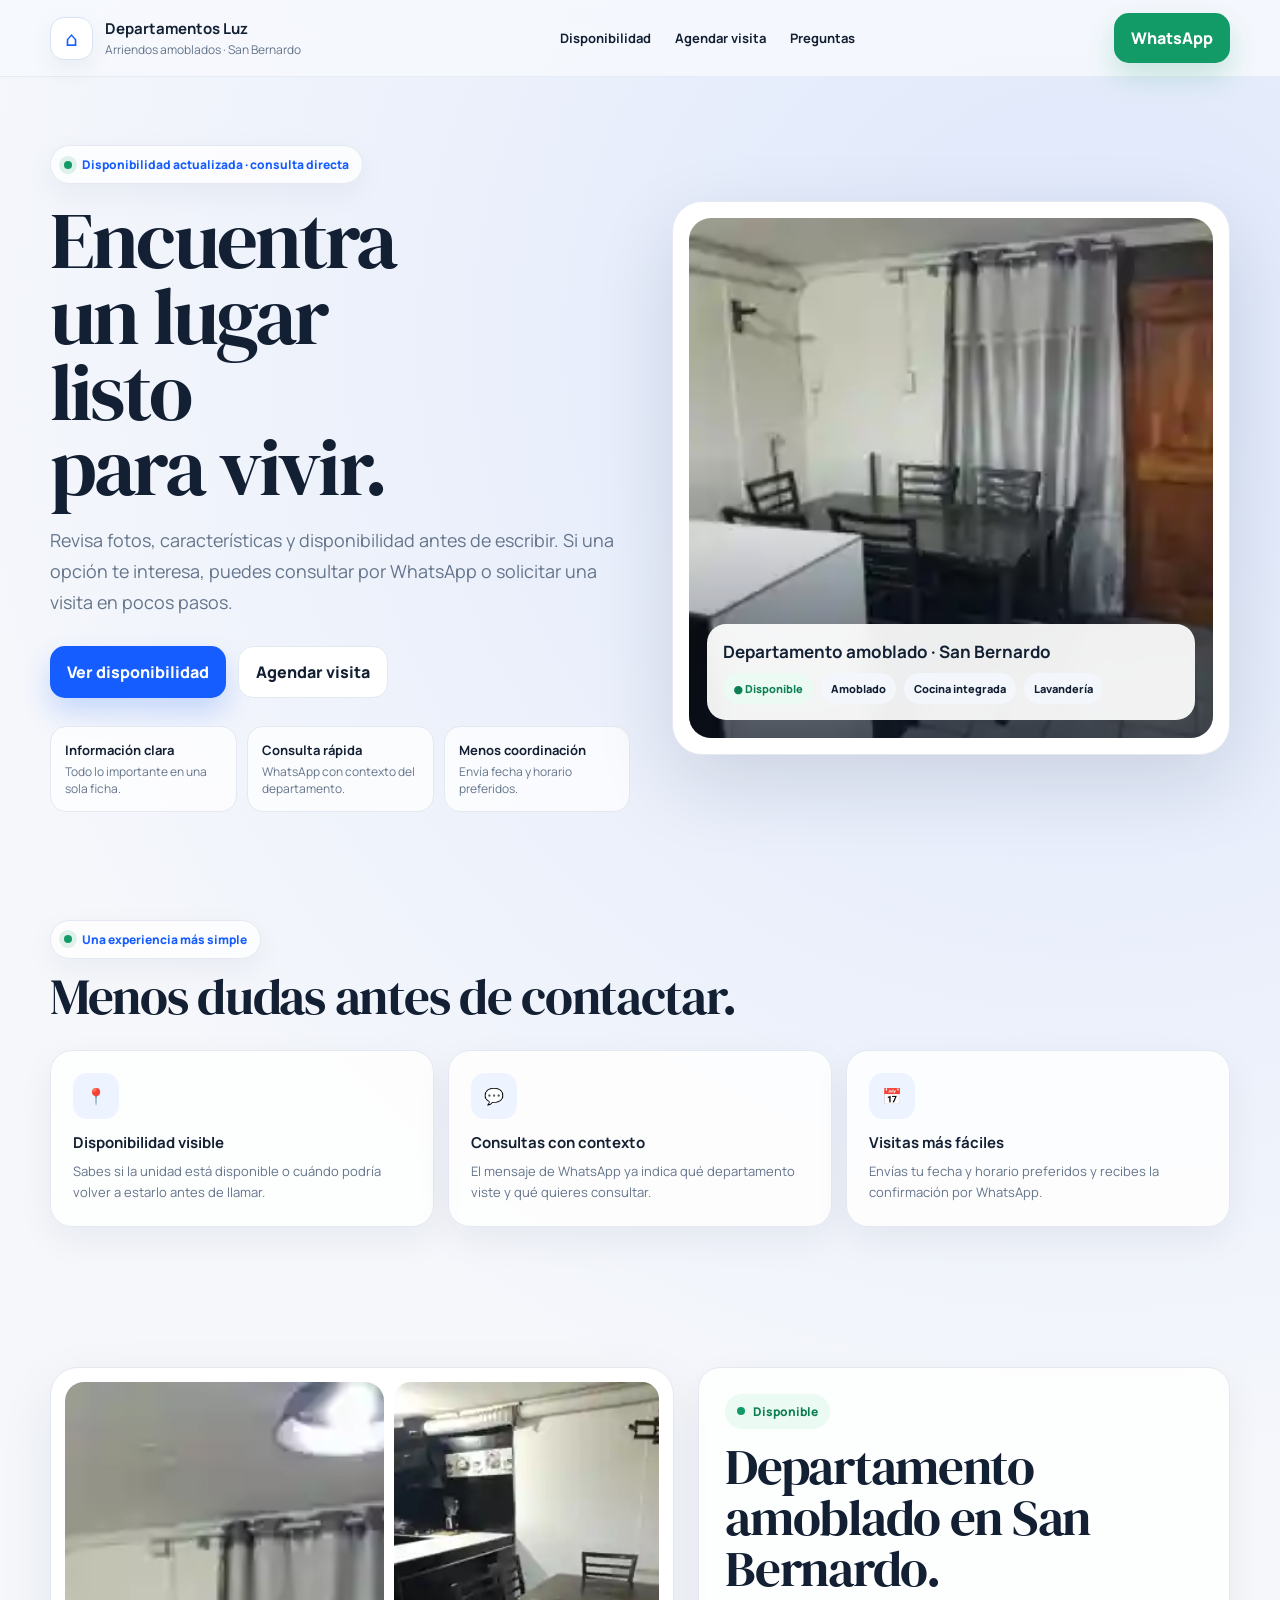
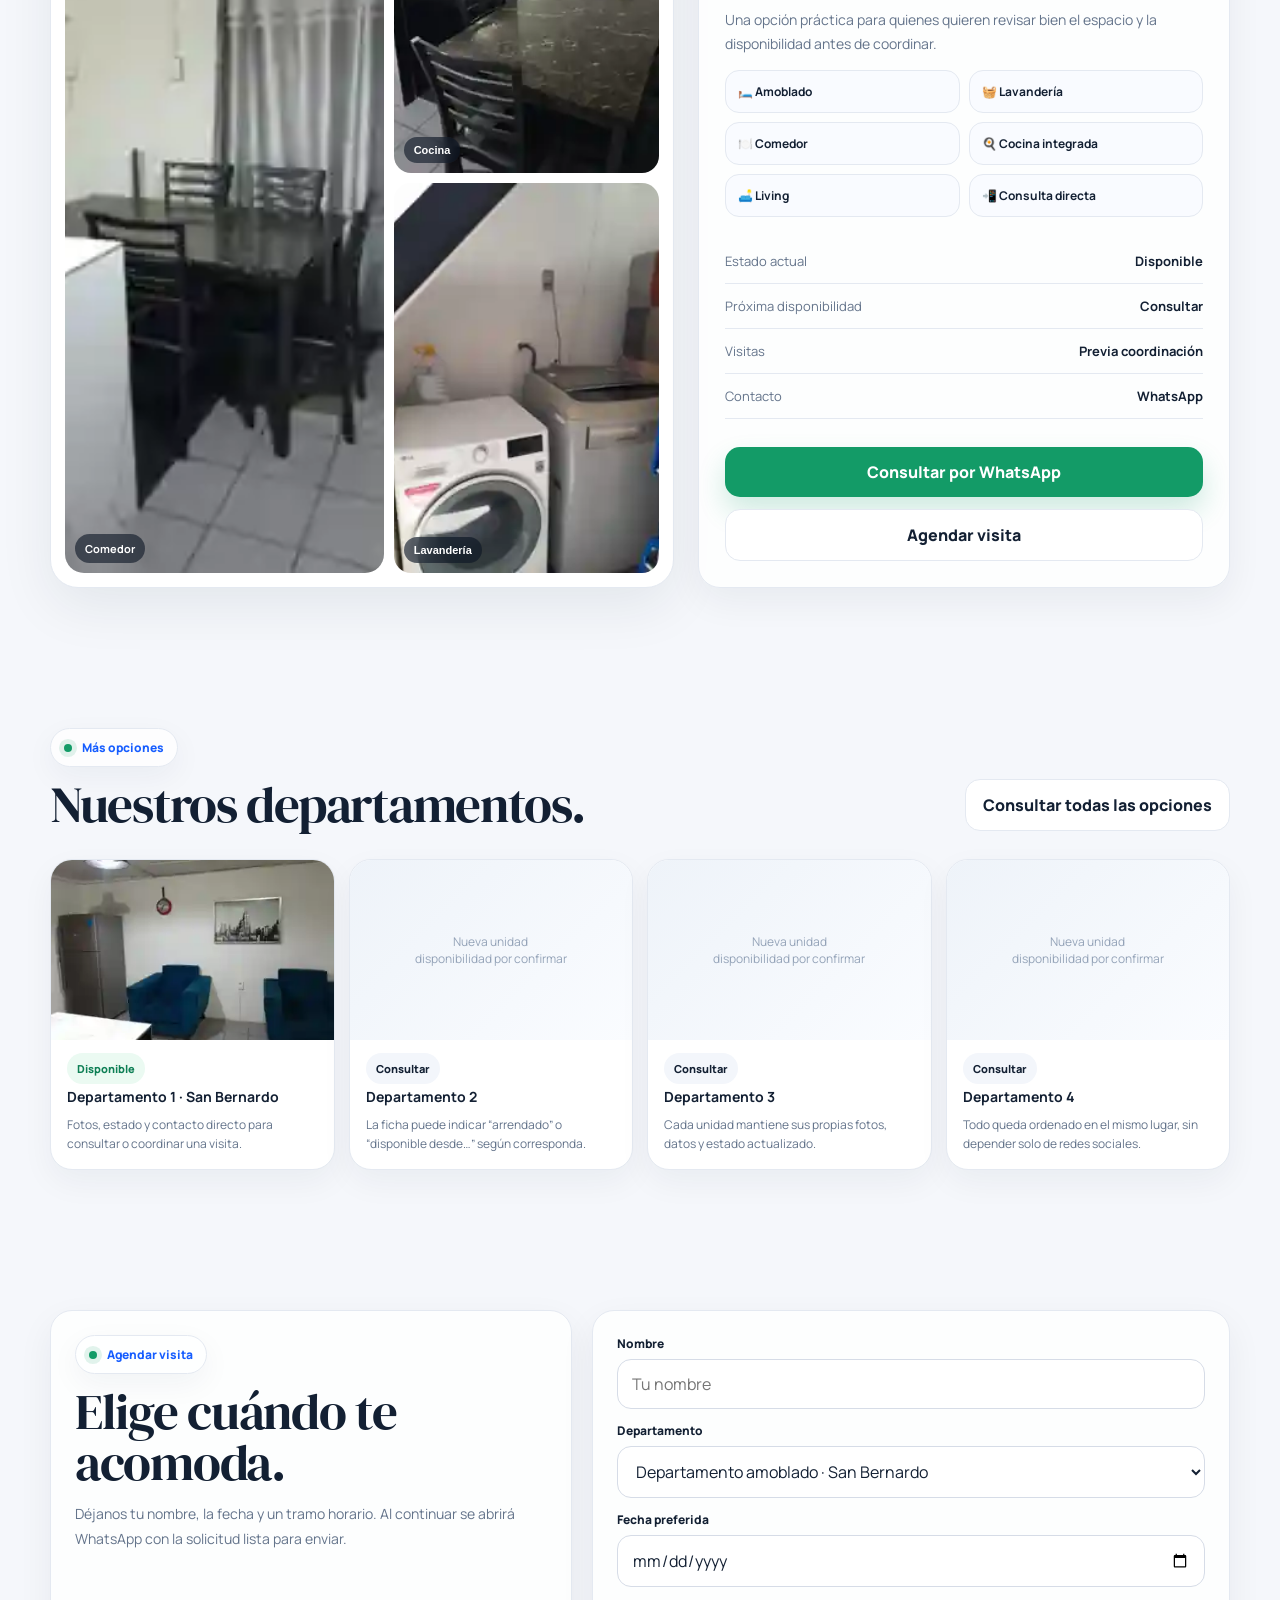
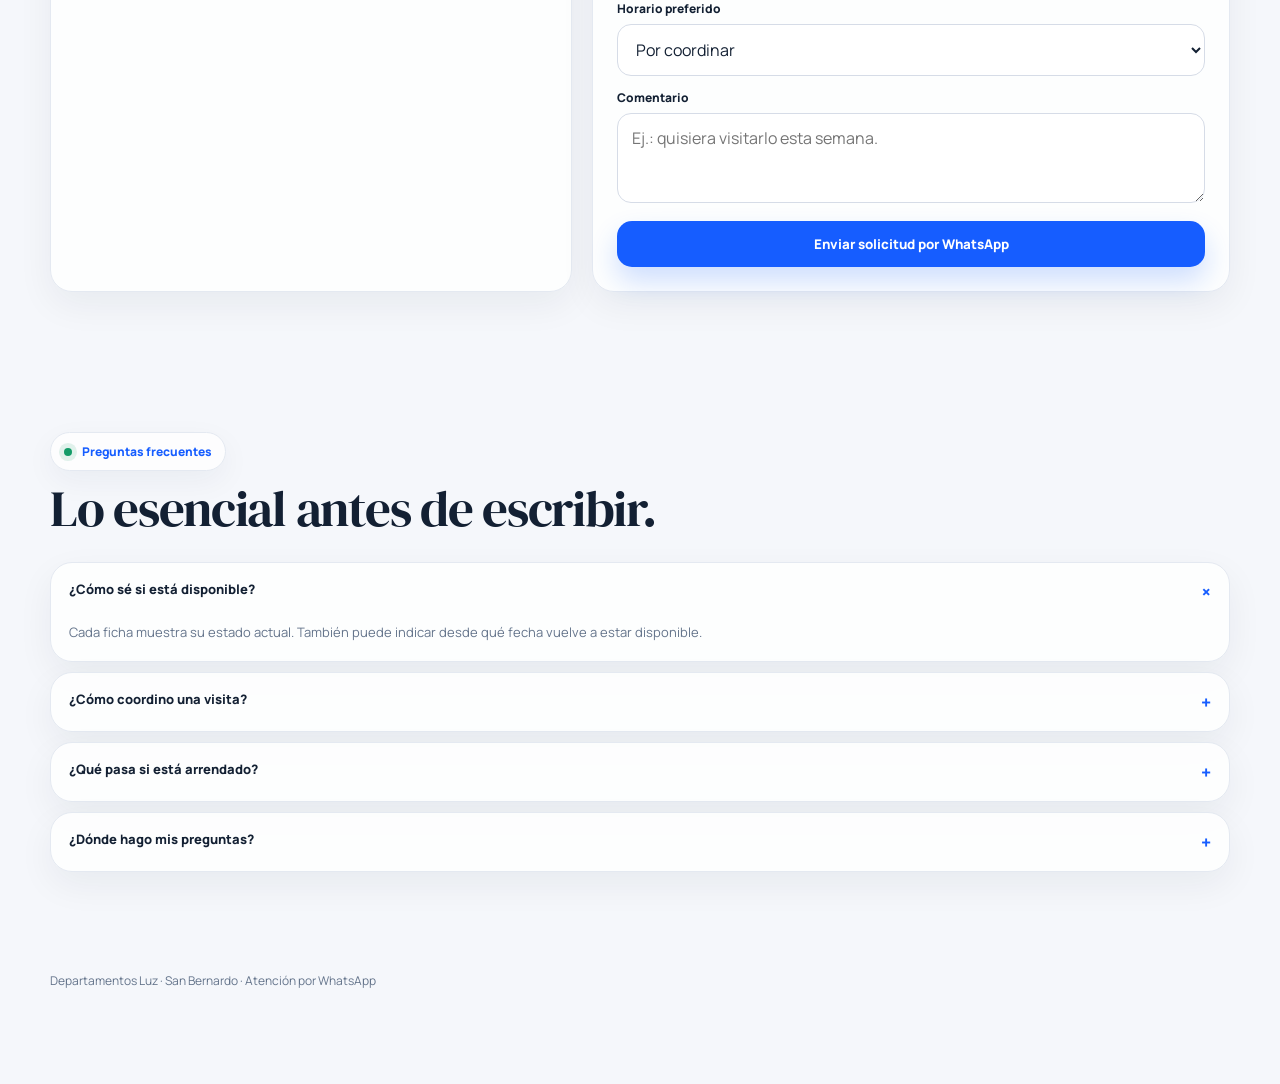
==== index.html @ 98d2eee4 "feat: publish Departamentos Luz MVP" ====
<!doctype html>
<html lang="es">
<head>
<meta charset="utf-8"><meta name="viewport" content="width=device-width,initial-scale=1">
<title>Departamentos Luz · San Bernardo</title>
<meta name="description" content="Departamentos amoblados en San Bernardo. Revisa disponibilidad, fotos y agenda tu visita por WhatsApp.">
<link rel="preconnect" href="https://fonts.googleapis.com">
<link rel="preconnect" href="https://fonts.gstatic.com" crossorigin>
<link href="https://fonts.googleapis.com/css2?family=DM+Serif+Display:ital@0;1&family=Manrope:wght@400;500;600;700;800&display=swap" rel="stylesheet">
<style>
:root{
--bg:#f5f7fb;--surface:#fff;--surface2:#f9fbff;--text:#132033;--muted:#64748b;--line:#e4e9f1;
--blue:#165dff;--blue2:#0d4bd6;--green:#139b67;--green2:#0e7f55;--soft:#eef4ff;--success:#ebfaf2;
--ui:"Manrope",system-ui,sans-serif;--display:"DM Serif Display",Georgia,serif;
--s1:.5rem;--s2:.75rem;--s3:1rem;--s4:1.5rem;--s5:2rem;--s6:3rem;--s7:4.5rem;
--r1:14px;--r2:20px;--r3:28px;--shadow:0 18px 54px rgba(18,32,51,.08);--shadow2:0 28px 80px rgba(18,32,51,.13);
--ease:cubic-bezier(.2,.8,.2,1)
}
*{box-sizing:border-box}html{scroll-behavior:smooth}body{margin:0;background:radial-gradient(circle at 85% 8%,rgba(22,93,255,.1),transparent 28%),var(--bg);color:var(--text);font-family:var(--ui);text-rendering:optimizeLegibility;-webkit-font-smoothing:antialiased}
a{text-decoration:none;color:inherit}img{display:block;width:100%;height:100%;object-fit:cover}.wrap{width:min(1180px,calc(100% - 32px));margin:auto}
header{position:sticky;top:0;z-index:20;background:rgba(247,249,253,.82);backdrop-filter:blur(18px);border-bottom:1px solid rgba(228,233,241,.85)}
nav{min-height:76px;display:flex;align-items:center;justify-content:space-between;gap:20px}.brand{display:flex;align-items:center;gap:12px}.mark{width:43px;height:43px;border-radius:14px;display:grid;place-items:center;background:#fff;border:1px solid #d8e2f5;box-shadow:0 10px 26px rgba(20,40,70,.06);font-size:20px;color:var(--blue)}.brand strong{display:block;font-size:15px}.brand small{display:block;color:var(--muted);font-size:12px;margin-top:2px}.links{display:flex;gap:24px;font-size:13px;font-weight:700}.links a{transition:.18s}.links a:hover{color:var(--blue)}
.btn{border:0;cursor:pointer;display:inline-flex;align-items:center;justify-content:center;gap:8px;padding:14px 17px;border-radius:15px;font-weight:800;font-family:var(--ui);transition:transform .18s var(--ease),box-shadow .18s var(--ease),background .18s var(--ease)}.btn:hover{transform:translateY(-2px)}.primary{background:var(--blue);color:#fff;box-shadow:0 14px 28px rgba(22,93,255,.2)}.primary:hover{background:var(--blue2)}.whatsapp{background:var(--green);color:#fff;box-shadow:0 14px 28px rgba(19,155,103,.2)}.whatsapp:hover{background:var(--green2)}.ghost{background:#fff;border:1px solid var(--line)}
.hero{padding:68px 0 38px}.hero-grid{display:grid;grid-template-columns:1.02fr .98fr;gap:42px;align-items:center}.eyebrow{display:inline-flex;align-items:center;gap:10px;padding:10px 13px;border-radius:999px;background:rgba(255,255,255,.8);border:1px solid var(--line);font-size:12px;font-weight:800;color:var(--blue);box-shadow:0 10px 30px rgba(20,40,70,.05)}.eyebrow:before{content:"";width:8px;height:8px;border-radius:50%;background:var(--green);box-shadow:0 0 0 5px rgba(19,155,103,.12)}
h1{font-family:var(--display);font-weight:400;font-size:clamp(3.2rem,6.3vw,5.85rem);letter-spacing:-.035em;line-height:.94;margin:18px 0 20px;max-width:10.5ch;text-wrap:balance}.lead{font-size:clamp(1rem,1.7vw,1.12rem);line-height:1.72;color:var(--muted);max-width:64ch;text-wrap:pretty}.actions{display:flex;gap:12px;flex-wrap:wrap;margin-top:28px}.proof{display:grid;grid-template-columns:repeat(3,1fr);gap:10px;margin-top:28px}.proof div{padding:14px;border-radius:16px;background:rgba(255,255,255,.75);border:1px solid var(--line);font-size:12px;color:var(--muted)}.proof b{display:block;color:var(--text);font-size:13px;margin-bottom:4px}
.preview{background:#fff;border:1px solid var(--line);border-radius:30px;padding:16px;box-shadow:var(--shadow2);animation:float 6s ease-in-out infinite}.photo{position:relative;height:520px;border-radius:22px;overflow:hidden}.photo:after{content:"";position:absolute;inset:45% 0 0;background:linear-gradient(transparent,rgba(8,18,34,.55))}.overlay{position:absolute;z-index:2;left:18px;right:18px;bottom:18px;background:rgba(255,255,255,.93);backdrop-filter:blur(12px);border-radius:19px;padding:16px}.overlay h3{margin:0 0 10px;font-size:17px}.pills{display:flex;gap:8px;flex-wrap:wrap}.pill{padding:8px 10px;border-radius:999px;background:#f3f6fb;font-size:11px;font-weight:800}.pill.ok{background:var(--success);color:var(--green2)}
.section{padding:70px 0}.section-head{display:flex;align-items:end;justify-content:space-between;gap:20px;margin-bottom:28px}.section-head h2,.panel h2,.form-card h2{font-family:var(--display);font-weight:400;font-size:clamp(2.35rem,4vw,3.5rem);line-height:1;letter-spacing:-.025em;margin:12px 0}.pain{display:grid;grid-template-columns:repeat(3,1fr);gap:14px}.pain article,.panel,.form-card,.faq details{background:rgba(255,255,255,.86);border:1px solid var(--line);border-radius:22px;box-shadow:0 13px 36px rgba(18,32,51,.06)}.pain article{padding:22px;transition:.22s var(--ease)}.pain article:hover{transform:translateY(-4px);box-shadow:var(--shadow)}.ico{width:46px;height:46px;border-radius:14px;display:grid;place-items:center;background:var(--soft);margin-bottom:13px}.pain h3{margin:0 0 8px;font-size:15px}.pain p{margin:0;color:var(--muted);line-height:1.65;font-size:13px}
.detail{display:grid;grid-template-columns:1.08fr .92fr;gap:24px}.gallery{display:grid;grid-template-columns:1.2fr 1fr;grid-template-rows:1fr 1fr;gap:10px;min-height:590px;background:#fff;padding:14px;border-radius:28px;border:1px solid var(--line);box-shadow:var(--shadow)}.gallery .main{grid-row:1/3;position:relative;overflow:hidden;border-radius:19px}.thumb{position:relative;overflow:hidden;border-radius:17px;border:0;padding:0;cursor:pointer;background:#ddd}.thumb img,.main img{transition:transform .35s var(--ease),opacity .18s}.thumb:hover img{transform:scale(1.035)}.cap{position:absolute;bottom:10px;left:10px;padding:7px 10px;border-radius:999px;background:rgba(10,20,35,.6);color:#fff;font-size:11px;font-weight:700;backdrop-filter:blur(8px)}
.panel{padding:26px}.status{display:inline-flex;align-items:center;gap:8px;padding:9px 12px;border-radius:999px;background:var(--success);color:var(--green2);font-size:12px;font-weight:800}.status:before{content:"";width:8px;height:8px;border-radius:50%;background:var(--green)}.facts{margin:22px 0}.fact{display:flex;justify-content:space-between;gap:16px;padding:13px 0;border-bottom:1px solid var(--line);font-size:13px}.fact span{color:var(--muted)}.feature-grid{display:grid;grid-template-columns:1fr 1fr;gap:9px}.feature{padding:12px;border-radius:14px;background:var(--surface2);border:1px solid var(--line);font-size:12px;font-weight:700}.panel .actions{display:grid}
.catalog{display:grid;grid-template-columns:repeat(4,1fr);gap:14px}.card{overflow:hidden;background:#fff;border:1px solid var(--line);border-radius:22px;box-shadow:0 12px 32px rgba(18,32,51,.05);transition:.22s var(--ease)}.card:hover{transform:translateY(-4px);box-shadow:var(--shadow)}.card .img{height:180px}.card .body{padding:16px}.card h3{font-size:14px;margin:9px 0}.card p{font-size:12px;line-height:1.6;color:var(--muted);margin:0}.placeholder{height:180px;display:grid;place-items:center;background:linear-gradient(135deg,#eef3f9,#fafcff);color:#94a3b8;text-align:center;padding:20px;font-size:12px}
.visit{display:grid;grid-template-columns:.9fr 1.1fr;gap:20px}.form-card{padding:24px}.field{margin-bottom:13px}label{display:block;font-size:12px;font-weight:800;margin-bottom:7px}input,select,textarea{width:100%;padding:13px 14px;border:1px solid #d6dce7;border-radius:14px;background:#fff;font:inherit;color:var(--text);transition:.18s}input:focus,select:focus,textarea:focus{outline:none;border-color:#92b3ff;box-shadow:0 0 0 4px rgba(22,93,255,.12)}textarea{min-height:90px;resize:vertical}.faq{display:grid;gap:10px}.faq details{padding:0 18px}.faq summary{cursor:pointer;list-style:none;padding:17px 0;font-size:13px;font-weight:800;display:flex;justify-content:space-between}.faq summary:after{content:"+";color:var(--blue);font-size:18px}.faq details[open] summary:after{transform:rotate(45deg)}.answer{padding:0 0 18px;font-size:13px;color:var(--muted);line-height:1.7}
footer{padding:30px 0 95px;color:var(--muted);font-size:12px}.sticky{display:none;position:fixed;z-index:30;left:10px;right:10px;bottom:10px;padding:10px;gap:9px;background:rgba(255,255,255,.93);border:1px solid var(--line);border-radius:18px;box-shadow:var(--shadow2);backdrop-filter:blur(16px)}.sticky .btn{flex:1}
.reveal{opacity:0;transform:translateY(14px);transition:.45s var(--ease)}.reveal.in{opacity:1;transform:none}@keyframes float{50%{transform:translateY(-4px)}}
@media(max-width:940px){.hero-grid,.detail,.visit{grid-template-columns:1fr}.pain{grid-template-columns:1fr}.catalog{grid-template-columns:repeat(2,1fr)}.preview{max-width:720px}.links{display:none}}
@media(max-width:640px){.hero{padding-top:44px}.proof{grid-template-columns:1fr}.gallery{grid-template-columns:1fr 1fr;grid-template-rows:290px 150px;min-height:auto}.gallery .main{grid-column:1/3;grid-row:auto}.catalog{grid-template-columns:1fr}.section{padding:56px 0}.section-head{align-items:start;flex-direction:column}.sticky{display:flex}.desktop-wa{display:none}}
@media(prefers-reduced-motion:reduce){html{scroll-behavior:auto}*,*:before,*:after{animation-duration:.01ms!important;transition-duration:.01ms!important}.reveal{opacity:1;transform:none}}
</style>
</head>
<body>
<header><div class="wrap"><nav><a class="brand" href="#inicio"><span class="mark">⌂</span><span><strong>Departamentos Luz</strong><small>Arriendos amoblados · San Bernardo</small></span></a><div class="links"><a href="#disponibles">Disponibilidad</a><a href="#visita">Agendar visita</a><a href="#preguntas">Preguntas</a></div><a class="btn whatsapp desktop-wa" target="_blank" href="https://wa.me/56952239136?text=Hola%20Luz%2C%20quiero%20consultar%20por%20un%20departamento.">WhatsApp</a></nav></div></header>
<main id="inicio">
<section class="hero"><div class="wrap hero-grid">
<div class="reveal"><span class="eyebrow">Disponibilidad actualizada · consulta directa</span><h1>Encuentra un lugar listo para vivir.</h1><p class="lead">Revisa fotos, características y disponibilidad antes de escribir. Si una opción te interesa, puedes consultar por WhatsApp o solicitar una visita en pocos pasos.</p><div class="actions"><a class="btn primary" href="#disponibles">Ver disponibilidad</a><a class="btn ghost" href="#visita">Agendar visita</a></div><div class="proof"><div><b>Información clara</b>Todo lo importante en una sola ficha.</div><div><b>Consulta rápida</b>WhatsApp con contexto del departamento.</div><div><b>Menos coordinación</b>Envía fecha y horario preferidos.</div></div></div>
<div class="preview reveal"><div class="photo"><img src="[data-uri]" alt="Comedor del departamento"><div class="overlay"><h3>Departamento amoblado · San Bernardo</h3><div class="pills"><span class="pill ok">● Disponible</span><span class="pill">Amoblado</span><span class="pill">Cocina integrada</span><span class="pill">Lavandería</span></div></div></div></div>
</div></section>
<section class="section"><div class="wrap"><div class="section-head reveal"><div><span class="eyebrow">Una experiencia más simple</span><h2 style="font-family:var(--display);font-weight:400;font-size:clamp(2.35rem,4vw,3.5rem);margin:12px 0 0">Menos dudas antes de contactar.</h2></div></div><div class="pain"><article class="reveal"><div class="ico">📍</div><h3>Disponibilidad visible</h3><p>Sabes si la unidad está disponible o cuándo podría volver a estarlo antes de llamar.</p></article><article class="reveal"><div class="ico">💬</div><h3>Consultas con contexto</h3><p>El mensaje de WhatsApp ya indica qué departamento viste y qué quieres consultar.</p></article><article class="reveal"><div class="ico">📅</div><h3>Visitas más fáciles</h3><p>Envías tu fecha y horario preferidos y recibes la confirmación por WhatsApp.</p></article></div></div></section>
<section class="section" id="disponibles"><div class="wrap detail">
<div class="gallery reveal"><div class="main"><img id="mainPhoto" src="[data-uri]" alt="Comedor"><span class="cap" id="cap">Comedor</span></div><button class="thumb active" data-img="[data-uri]" data-label="Cocina integrada"><img src="[data-uri]" alt="Cocina integrada"><span class="cap">Cocina</span></button><button class="thumb" data-img="[data-uri]" data-label="Lavandería"><img src="[data-uri]" alt="Lavandería"><span class="cap">Lavandería</span></button></div>
<aside class="panel reveal"><span class="status">Disponible</span><h2>Departamento amoblado en San Bernardo.</h2><p class="lead" style="font-size:14px">Una opción práctica para quienes quieren revisar bien el espacio y la disponibilidad antes de coordinar.</p><div class="feature-grid"><div class="feature">🛏️ Amoblado</div><div class="feature">🧺 Lavandería</div><div class="feature">🍽️ Comedor</div><div class="feature">🍳 Cocina integrada</div><div class="feature">🛋️ Living</div><div class="feature">📲 Consulta directa</div></div><div class="facts"><div class="fact"><span>Estado actual</span><b>Disponible</b></div><div class="fact"><span>Próxima disponibilidad</span><b>Consultar</b></div><div class="fact"><span>Visitas</span><b>Previa coordinación</b></div><div class="fact"><span>Contacto</span><b>WhatsApp</b></div></div><div class="actions"><a class="btn whatsapp" target="_blank" href="https://wa.me/56952239136?text=Hola%20Luz%2C%20vi%20el%20departamento%20amoblado%20en%20San%20Bernardo%20y%20quiero%20consultar%20su%20disponibilidad.">Consultar por WhatsApp</a><a class="btn ghost" href="#visita">Agendar visita</a></div></aside>
</div></section>
<section class="section"><div class="wrap"><div class="section-head reveal"><div><span class="eyebrow">Más opciones</span><h2 style="font-family:var(--display);font-weight:400;font-size:clamp(2.35rem,4vw,3.5rem);margin:12px 0 0">Nuestros departamentos.</h2></div><a class="btn ghost" target="_blank" href="https://wa.me/56952239136?text=Hola%20Luz%2C%20quiero%20conocer%20los%20departamentos%20disponibles.">Consultar todas las opciones</a></div><div class="catalog"><article class="card reveal"><div class="img"><img src="[data-uri]" alt="Living"></div><div class="body"><span class="pill ok">Disponible</span><h3>Departamento 1 · San Bernardo</h3><p>Fotos, estado y contacto directo para consultar o coordinar una visita.</p></div></article><article class="card reveal"><div class="placeholder">Nueva unidad<br>disponibilidad por confirmar</div><div class="body"><span class="pill">Consultar</span><h3>Departamento 2</h3><p>La ficha puede indicar “arrendado” o “disponible desde…” según corresponda.</p></div></article><article class="card reveal"><div class="placeholder">Nueva unidad<br>disponibilidad por confirmar</div><div class="body"><span class="pill">Consultar</span><h3>Departamento 3</h3><p>Cada unidad mantiene sus propias fotos, datos y estado actualizado.</p></div></article><article class="card reveal"><div class="placeholder">Nueva unidad<br>disponibilidad por confirmar</div><div class="body"><span class="pill">Consultar</span><h3>Departamento 4</h3><p>Todo queda ordenado en el mismo lugar, sin depender solo de redes sociales.</p></div></article></div></div></section>
<section class="section" id="visita"><div class="wrap visit"><div class="form-card reveal"><span class="eyebrow">Agendar visita</span><h2>Elige cuándo te acomoda.</h2><p class="lead" style="font-size:14px">Déjanos tu nombre, la fecha y un tramo horario. Al continuar se abrirá WhatsApp con la solicitud lista para enviar.</p></div><div class="form-card reveal"><form id="visitForm"><div class="field"><label>Nombre</label><input id="name" required placeholder="Tu nombre"></div><div class="field"><label>Departamento</label><select id="property"><option>Departamento amoblado · San Bernardo</option><option>Quiero conocer otras opciones</option></select></div><div class="field"><label>Fecha preferida</label><input id="date" type="date"></div><div class="field"><label>Horario preferido</label><select id="time"><option>Por coordinar</option><option>Mañana</option><option>Tarde</option><option>Después de las 18:00</option></select></div><div class="field"><label>Comentario</label><textarea id="msg" placeholder="Ej.: quisiera visitarlo esta semana."></textarea></div><button class="btn primary" style="width:100%" type="submit">Enviar solicitud por WhatsApp</button></form></div></div></section>
<section class="section" id="preguntas"><div class="wrap"><div class="section-head reveal"><div><span class="eyebrow">Preguntas frecuentes</span><h2 style="font-family:var(--display);font-weight:400;font-size:clamp(2.35rem,4vw,3.5rem);margin:12px 0 0">Lo esencial antes de escribir.</h2></div></div><div class="faq"><details class="reveal" open><summary>¿Cómo sé si está disponible?</summary><div class="answer">Cada ficha muestra su estado actual. También puede indicar desde qué fecha vuelve a estar disponible.</div></details><details class="reveal"><summary>¿Cómo coordino una visita?</summary><div class="answer">Puedes enviar una solicitud con fecha y horario preferidos. La visita se confirma posteriormente por WhatsApp.</div></details><details class="reveal"><summary>¿Qué pasa si está arrendado?</summary><div class="answer">Puedes consultar cuándo estará disponible nuevamente o si existe otra unidad que se ajuste a lo que buscas.</div></details><details class="reveal"><summary>¿Dónde hago mis preguntas?</summary><div class="answer">Usa cualquiera de los botones de WhatsApp. El mensaje llega con el contexto de la propiedad que estabas viendo.</div></details></div></div></section>
</main><footer><div class="wrap">Departamentos Luz · San Bernardo · Atención por WhatsApp</div></footer>
<div class="sticky"><a class="btn ghost" href="#visita">Agendar</a><a class="btn whatsapp" target="_blank" href="https://wa.me/56952239136?text=Hola%20Luz%2C%20quiero%20consultar%20por%20un%20departamento.">WhatsApp</a></div>
<script>
const main=document.querySelector("#mainPhoto"),cap=document.querySelector("#cap");
document.querySelectorAll(".thumb").forEach(t=>t.addEventListener("click",()=>{main.style.opacity=".35";main.src=t.dataset.img;cap.textContent=t.dataset.label;setTimeout(()=>main.style.opacity="1",110)}));
const io=new IntersectionObserver(es=>es.forEach(e=>{if(e.isIntersecting){e.target.classList.add("in");io.unobserve(e.target)}}),{threshold:.1});document.querySelectorAll(".reveal").forEach(e=>io.observe(e));
document.querySelector("#visitForm").addEventListener("submit",e=>{e.preventDefault();const v=id=>encodeURIComponent(document.getElementById(id).value||"Por coordinar");const text="Hola Luz, quiero solicitar una visita.%0A%0ANombre: "+v("name")+"%0ADepartamento: "+v("property")+"%0AFecha: "+v("date")+"%0AHorario: "+v("time")+"%0AComentario: "+v("msg");window.open("https://wa.me/56952239136?text="+text,"_blank")});
</script>
</body></html>
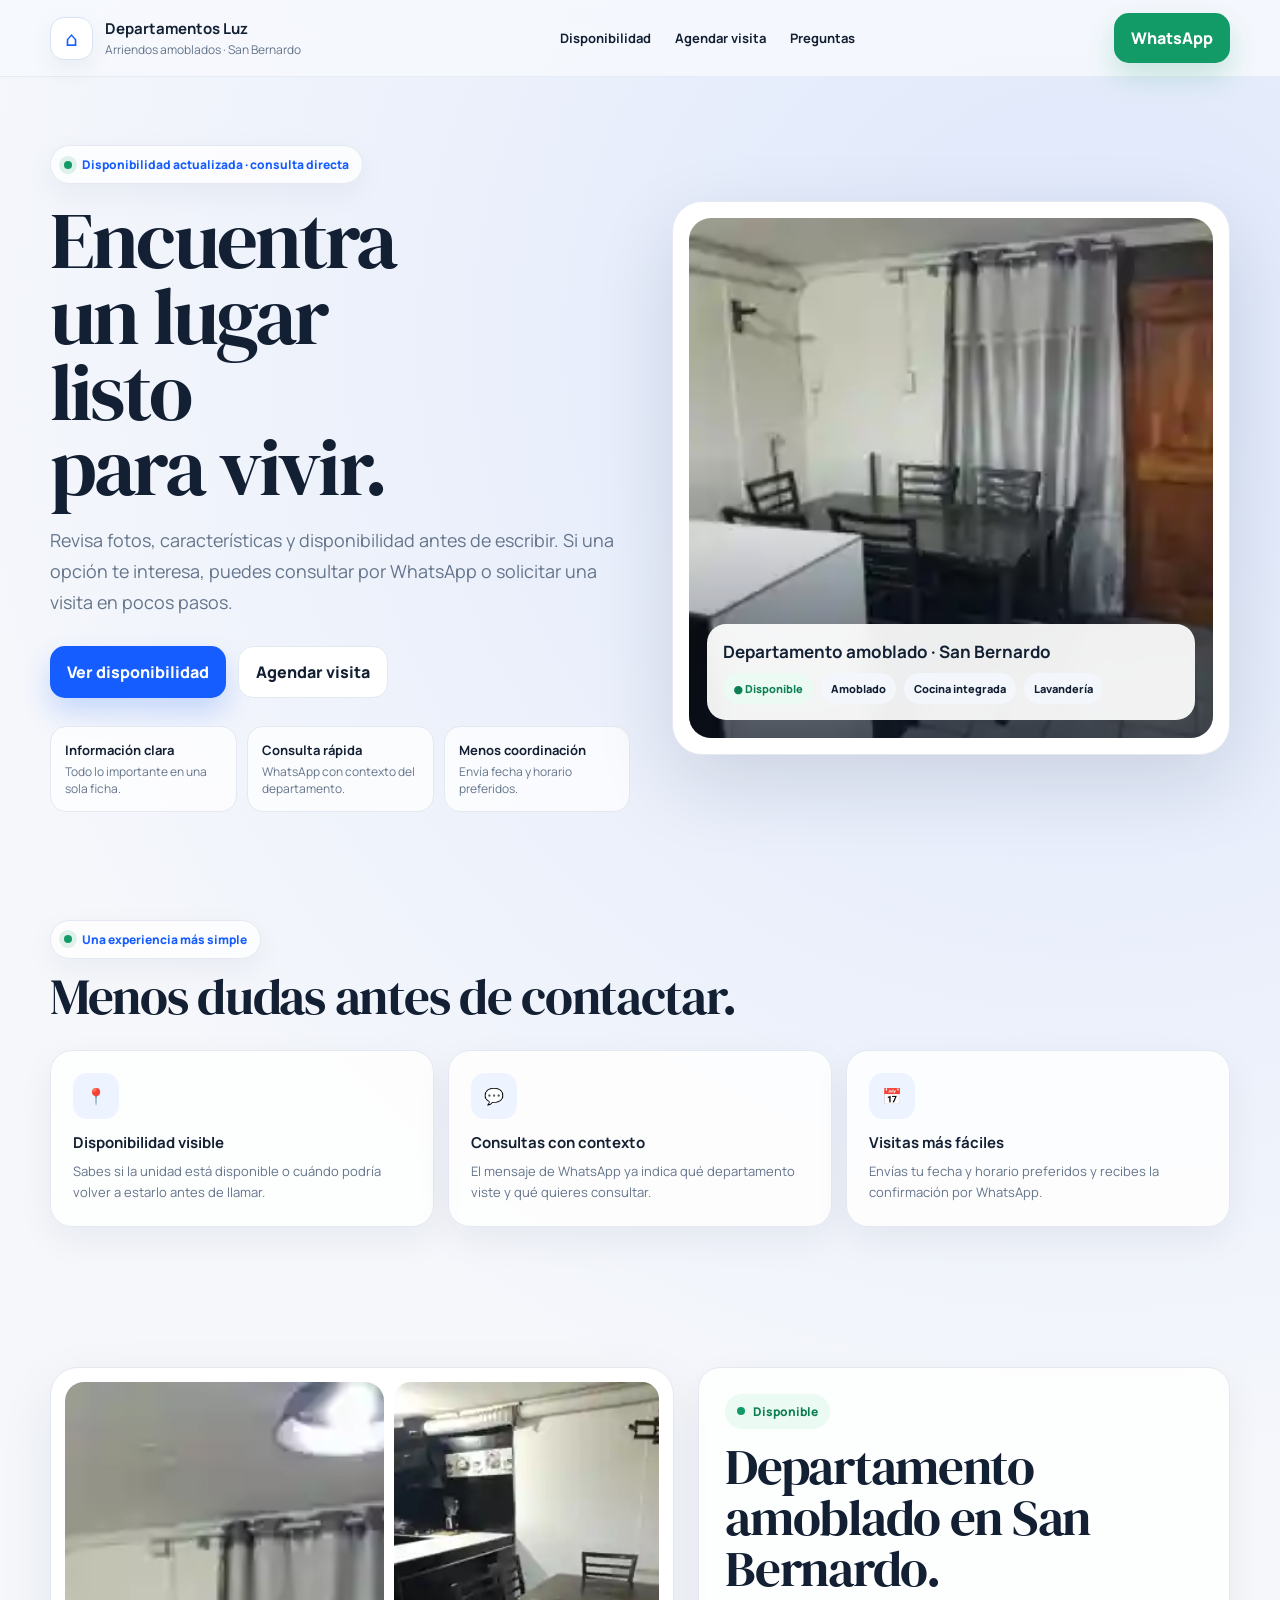
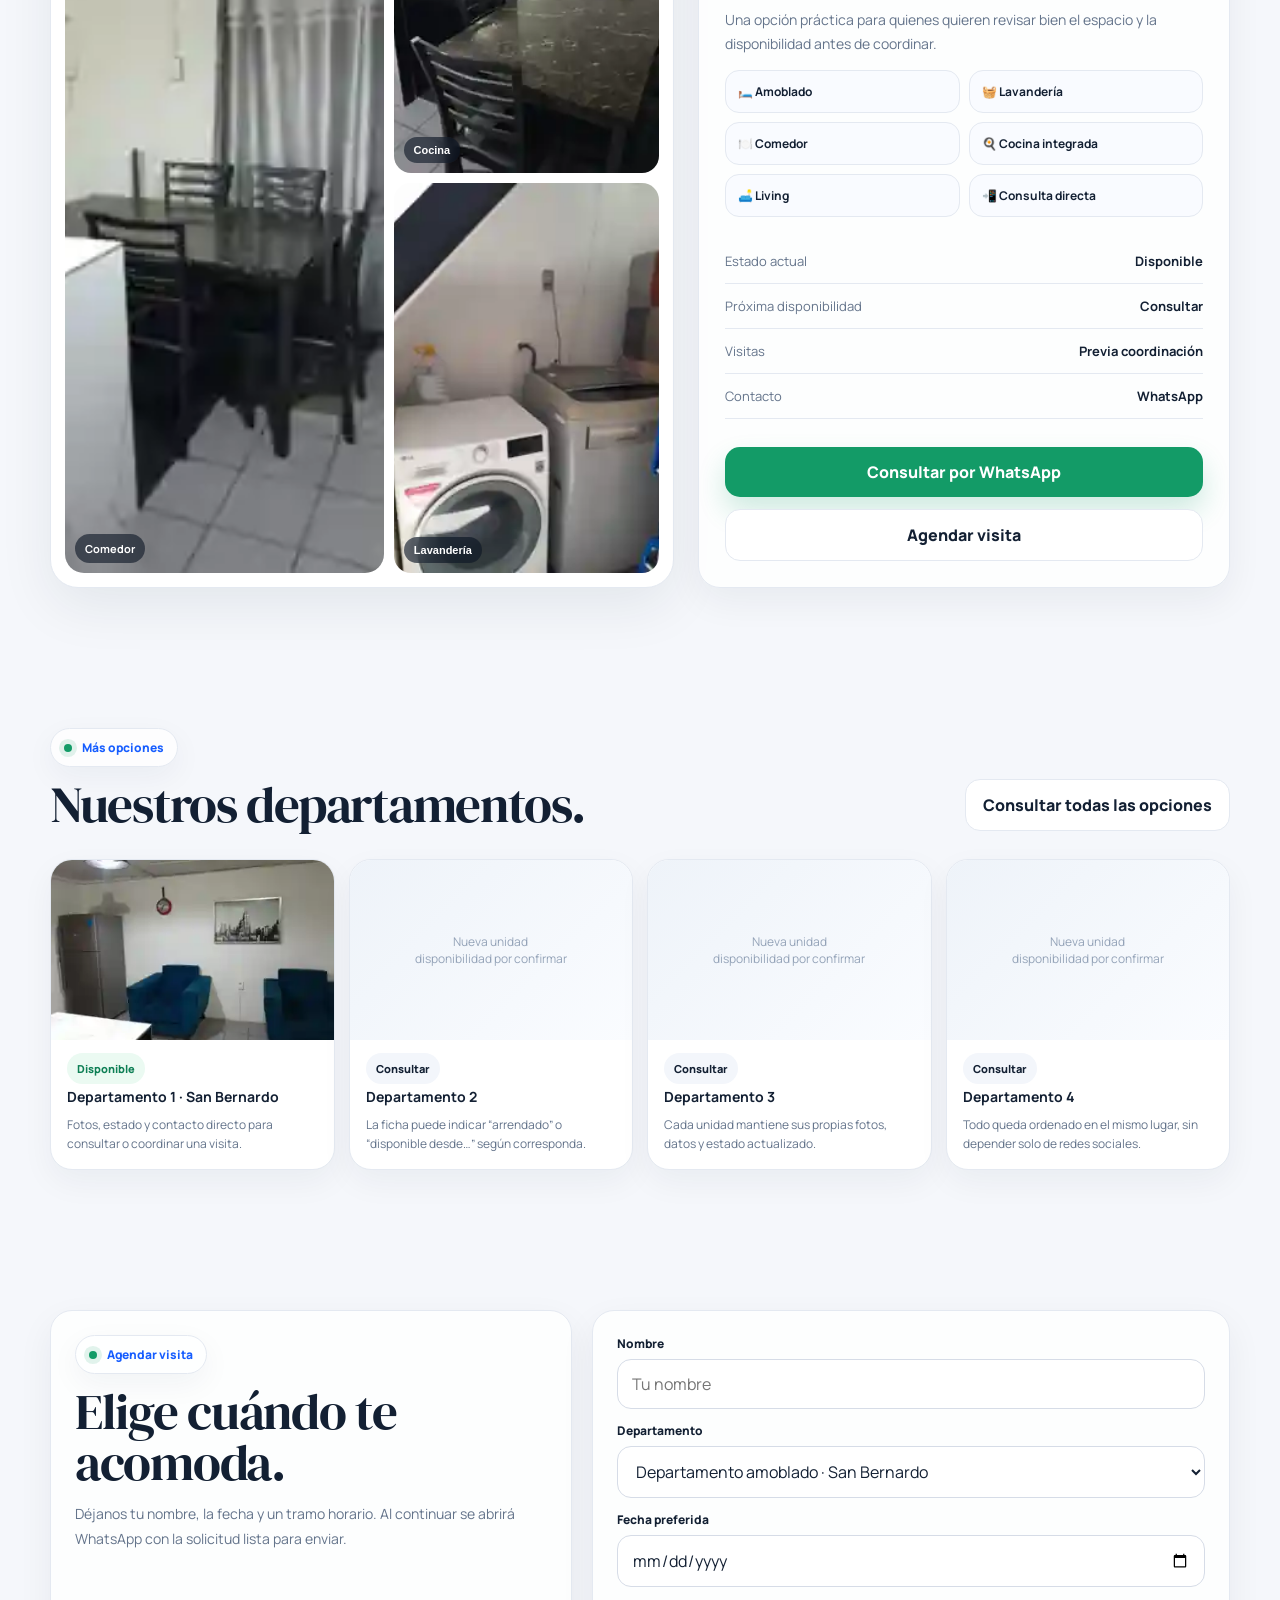
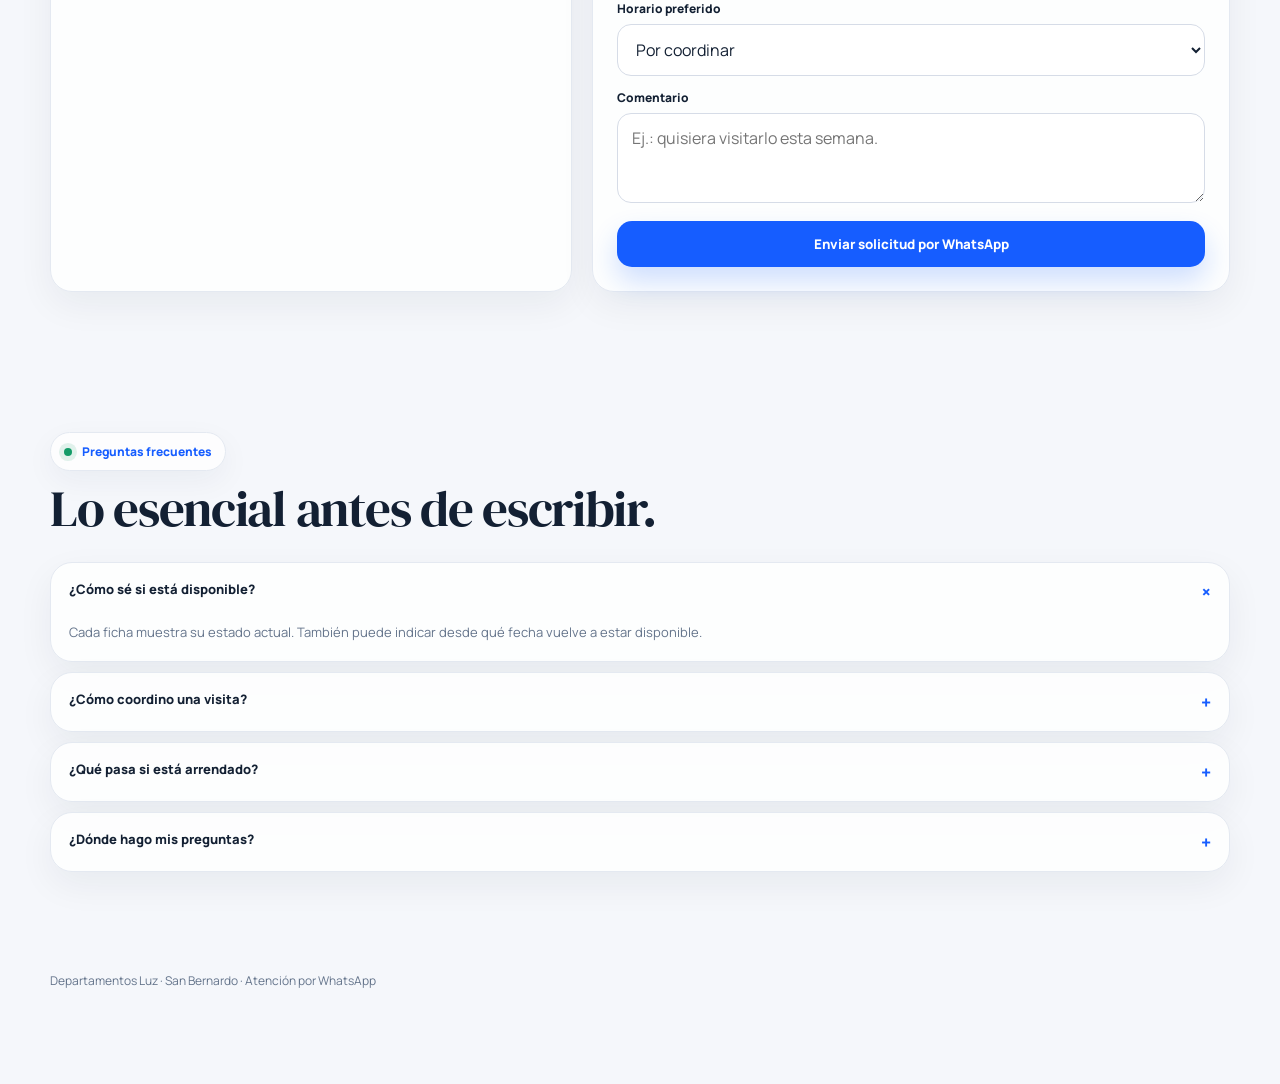
==== commit a642700b: "chore: trigger GitHub Pages deployment" ====
--- a/index.html
+++ b/index.html
@@ -59,4 +59,5 @@
 const io=new IntersectionObserver(es=>es.forEach(e=>{if(e.isIntersecting){e.target.classList.add("in");io.unobserve(e.target)}}),{threshold:.1});document.querySelectorAll(".reveal").forEach(e=>io.observe(e));
 document.querySelector("#visitForm").addEventListener("submit",e=>{e.preventDefault();const v=id=>encodeURIComponent(document.getElementById(id).value||"Por coordinar");const text="Hola Luz, quiero solicitar una visita.%0A%0ANombre: "+v("name")+"%0ADepartamento: "+v("property")+"%0AFecha: "+v("date")+"%0AHorario: "+v("time")+"%0AComentario: "+v("msg");window.open("https://wa.me/56952239136?text="+text,"_blank")});
 </script>
-</body></html>+</body></html>
+<!-- GitHub Pages deploy refresh -->
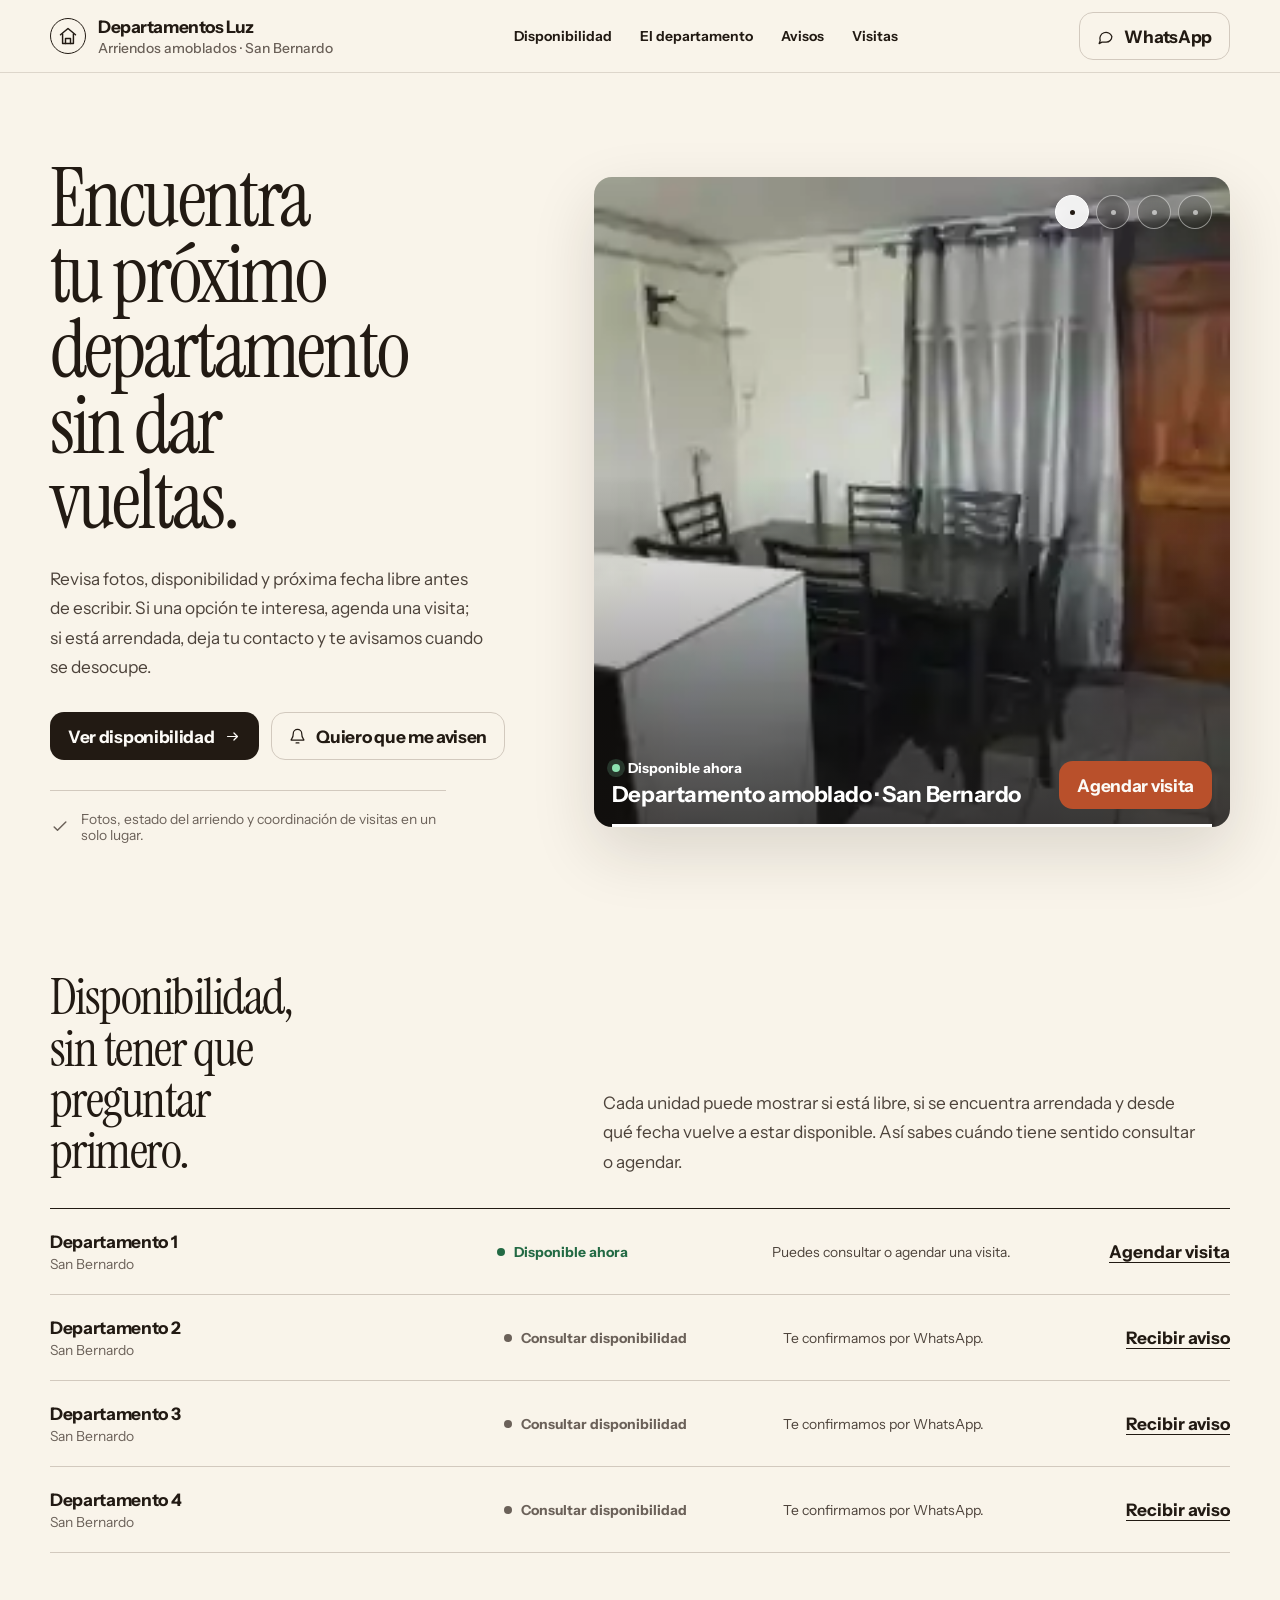
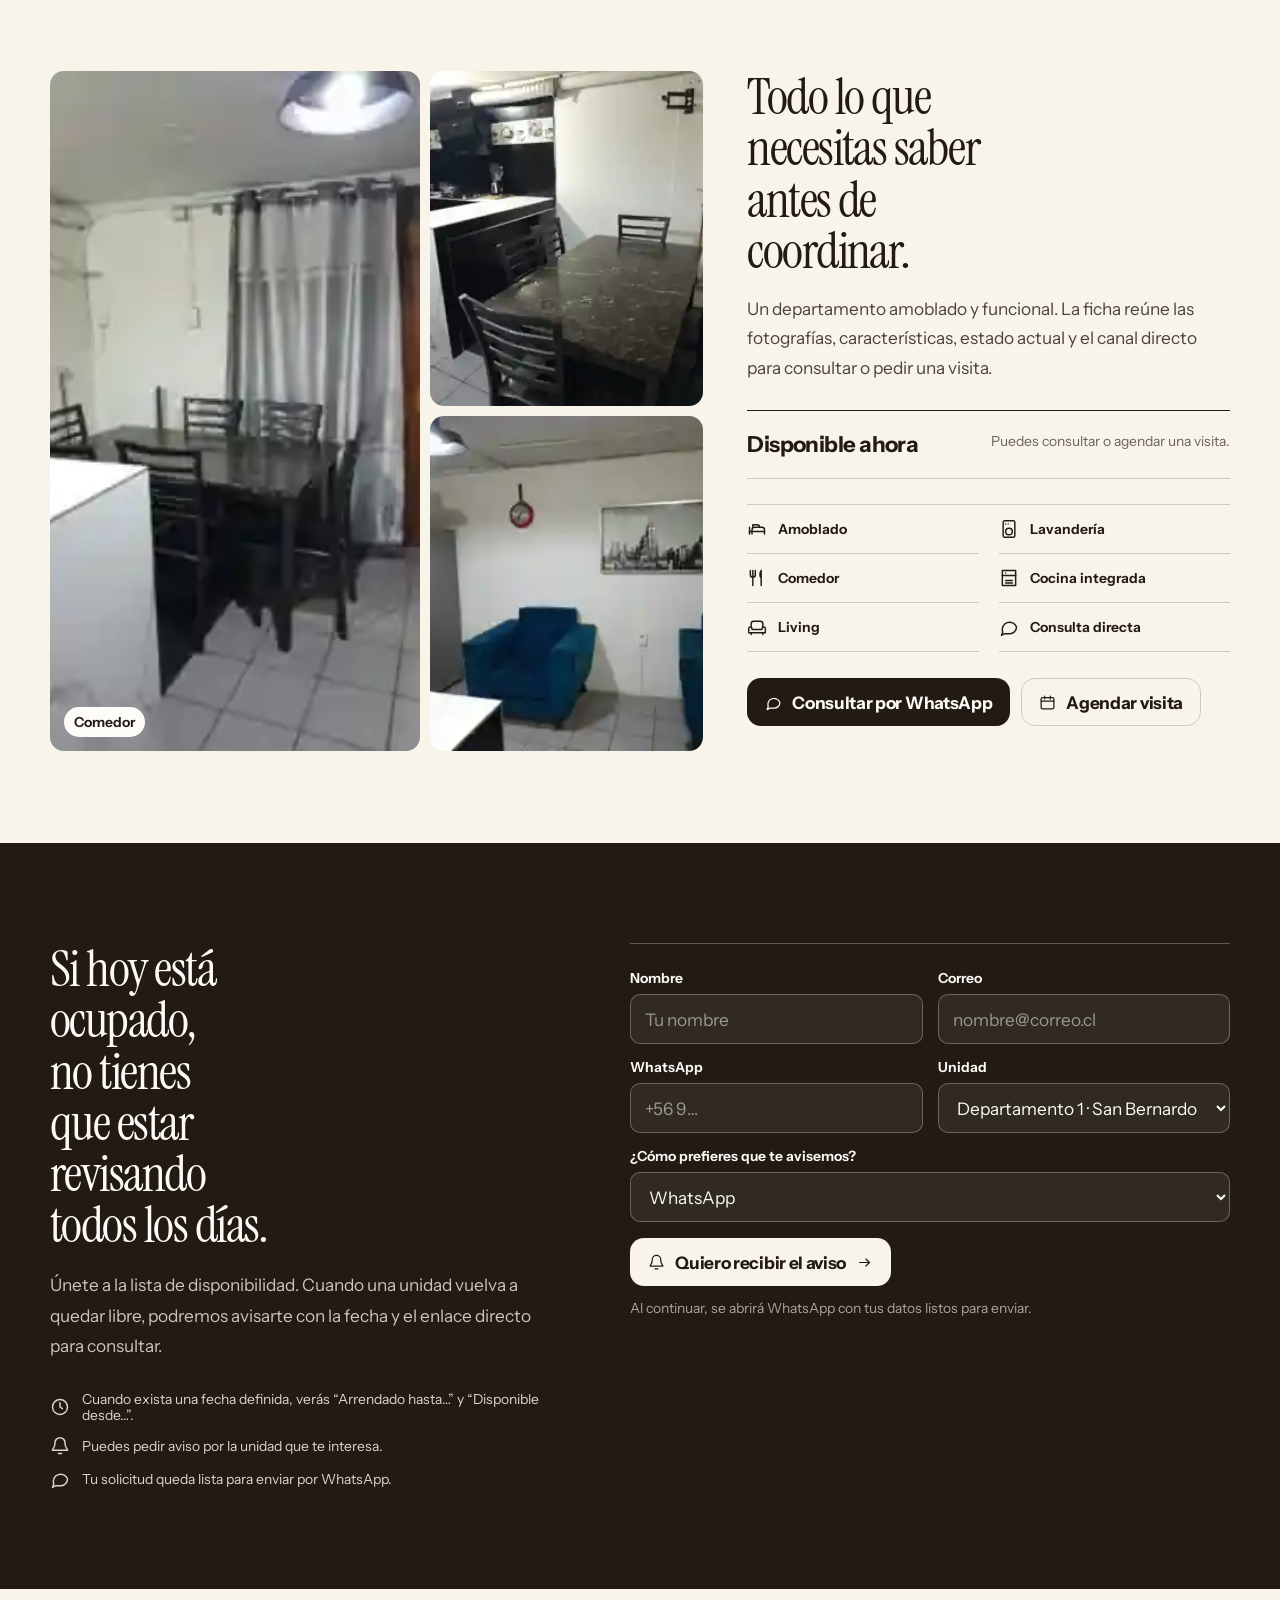
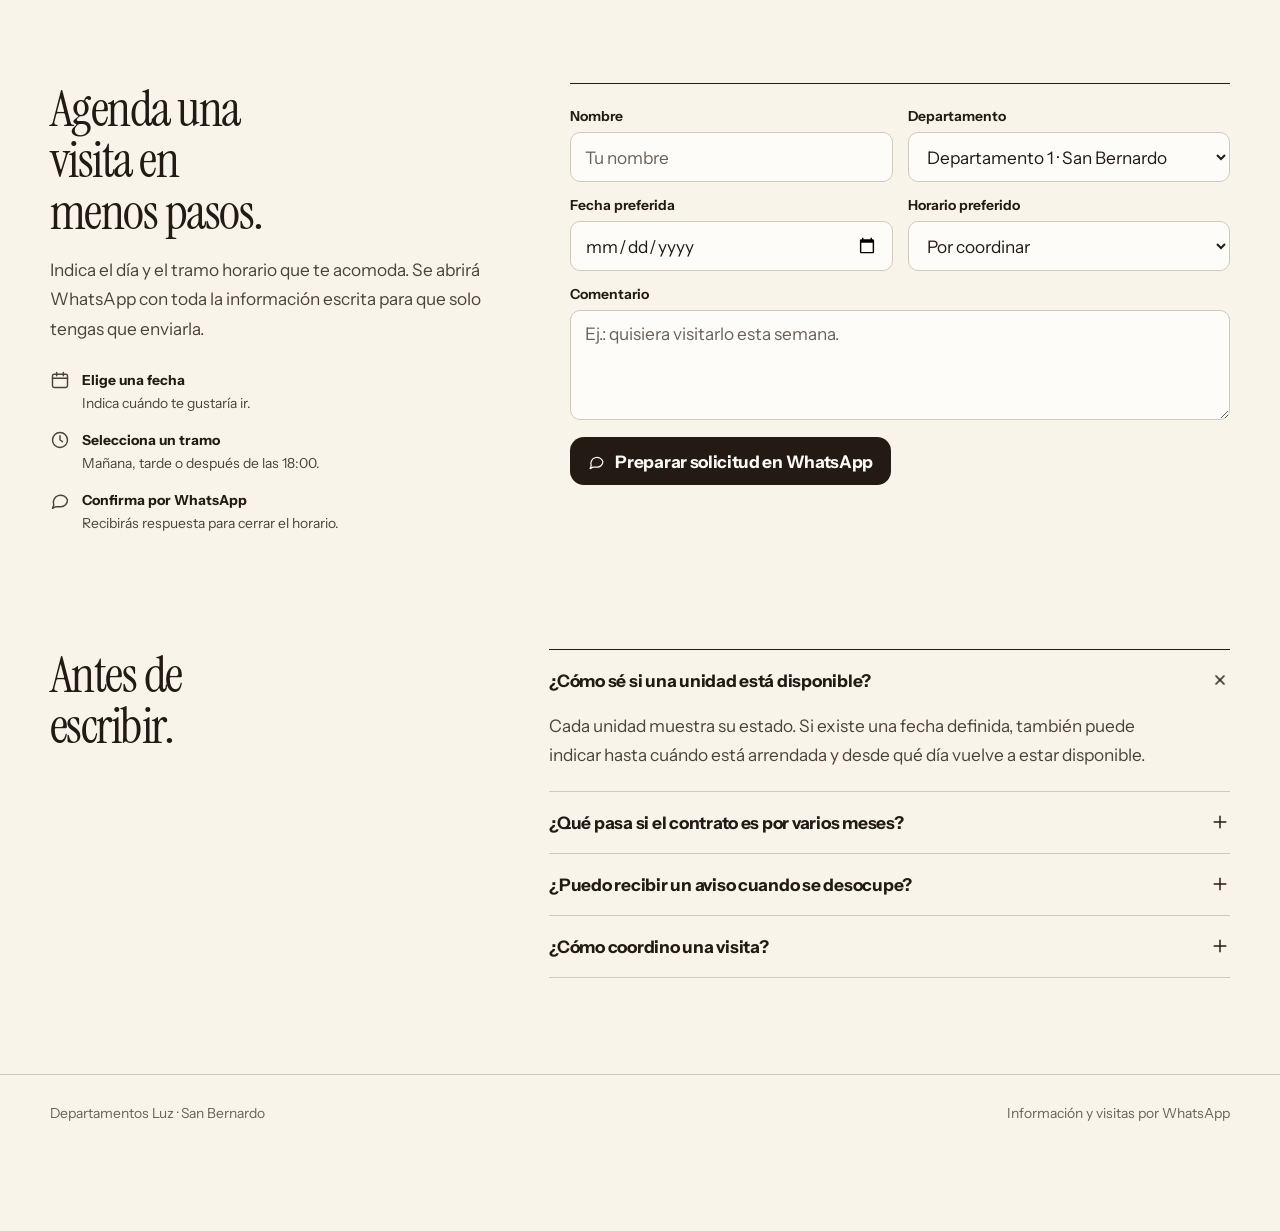
==== commit ce7d5622: "feat: redesign rental MVP with availability alerts" ====
--- a/index.html
+++ b/index.html
@@ -1,63 +1,179 @@
 <!doctype html>
 <html lang="es">
 <head>
-<meta charset="utf-8"><meta name="viewport" content="width=device-width,initial-scale=1">
-<title>Departamentos Luz · San Bernardo</title>
-<meta name="description" content="Departamentos amoblados en San Bernardo. Revisa disponibilidad, fotos y agenda tu visita por WhatsApp.">
+<meta charset="utf-8">
+<meta name="viewport" content="width=device-width,initial-scale=1">
+<meta name="theme-color" content="#f5f1e8">
+<title>Departamentos Luz · Arriendos en San Bernardo</title>
+<meta name="description" content="Revisa departamentos amoblados en San Bernardo, su disponibilidad y próxima fecha libre. Agenda una visita o solicita un aviso cuando se desocupen.">
 <link rel="preconnect" href="https://fonts.googleapis.com">
 <link rel="preconnect" href="https://fonts.gstatic.com" crossorigin>
-<link href="https://fonts.googleapis.com/css2?family=DM+Serif+Display:ital@0;1&family=Manrope:wght@400;500;600;700;800&display=swap" rel="stylesheet">
+<link href="https://fonts.googleapis.com/css2?family=Instrument+Sans:wdth,wght@75..100,400..700&family=Instrument+Serif:ital@0;1&display=swap" rel="stylesheet">
 <style>
 :root{
---bg:#f5f7fb;--surface:#fff;--surface2:#f9fbff;--text:#132033;--muted:#64748b;--line:#e4e9f1;
---blue:#165dff;--blue2:#0d4bd6;--green:#139b67;--green2:#0e7f55;--soft:#eef4ff;--success:#ebfaf2;
---ui:"Manrope",system-ui,sans-serif;--display:"DM Serif Display",Georgia,serif;
---s1:.5rem;--s2:.75rem;--s3:1rem;--s4:1.5rem;--s5:2rem;--s6:3rem;--s7:4.5rem;
---r1:14px;--r2:20px;--r3:28px;--shadow:0 18px 54px rgba(18,32,51,.08);--shadow2:0 28px 80px rgba(18,32,51,.13);
---ease:cubic-bezier(.2,.8,.2,1)
-}
-*{box-sizing:border-box}html{scroll-behavior:smooth}body{margin:0;background:radial-gradient(circle at 85% 8%,rgba(22,93,255,.1),transparent 28%),var(--bg);color:var(--text);font-family:var(--ui);text-rendering:optimizeLegibility;-webkit-font-smoothing:antialiased}
-a{text-decoration:none;color:inherit}img{display:block;width:100%;height:100%;object-fit:cover}.wrap{width:min(1180px,calc(100% - 32px));margin:auto}
-header{position:sticky;top:0;z-index:20;background:rgba(247,249,253,.82);backdrop-filter:blur(18px);border-bottom:1px solid rgba(228,233,241,.85)}
-nav{min-height:76px;display:flex;align-items:center;justify-content:space-between;gap:20px}.brand{display:flex;align-items:center;gap:12px}.mark{width:43px;height:43px;border-radius:14px;display:grid;place-items:center;background:#fff;border:1px solid #d8e2f5;box-shadow:0 10px 26px rgba(20,40,70,.06);font-size:20px;color:var(--blue)}.brand strong{display:block;font-size:15px}.brand small{display:block;color:var(--muted);font-size:12px;margin-top:2px}.links{display:flex;gap:24px;font-size:13px;font-weight:700}.links a{transition:.18s}.links a:hover{color:var(--blue)}
-.btn{border:0;cursor:pointer;display:inline-flex;align-items:center;justify-content:center;gap:8px;padding:14px 17px;border-radius:15px;font-weight:800;font-family:var(--ui);transition:transform .18s var(--ease),box-shadow .18s var(--ease),background .18s var(--ease)}.btn:hover{transform:translateY(-2px)}.primary{background:var(--blue);color:#fff;box-shadow:0 14px 28px rgba(22,93,255,.2)}.primary:hover{background:var(--blue2)}.whatsapp{background:var(--green);color:#fff;box-shadow:0 14px 28px rgba(19,155,103,.2)}.whatsapp:hover{background:var(--green2)}.ghost{background:#fff;border:1px solid var(--line)}
-.hero{padding:68px 0 38px}.hero-grid{display:grid;grid-template-columns:1.02fr .98fr;gap:42px;align-items:center}.eyebrow{display:inline-flex;align-items:center;gap:10px;padding:10px 13px;border-radius:999px;background:rgba(255,255,255,.8);border:1px solid var(--line);font-size:12px;font-weight:800;color:var(--blue);box-shadow:0 10px 30px rgba(20,40,70,.05)}.eyebrow:before{content:"";width:8px;height:8px;border-radius:50%;background:var(--green);box-shadow:0 0 0 5px rgba(19,155,103,.12)}
-h1{font-family:var(--display);font-weight:400;font-size:clamp(3.2rem,6.3vw,5.85rem);letter-spacing:-.035em;line-height:.94;margin:18px 0 20px;max-width:10.5ch;text-wrap:balance}.lead{font-size:clamp(1rem,1.7vw,1.12rem);line-height:1.72;color:var(--muted);max-width:64ch;text-wrap:pretty}.actions{display:flex;gap:12px;flex-wrap:wrap;margin-top:28px}.proof{display:grid;grid-template-columns:repeat(3,1fr);gap:10px;margin-top:28px}.proof div{padding:14px;border-radius:16px;background:rgba(255,255,255,.75);border:1px solid var(--line);font-size:12px;color:var(--muted)}.proof b{display:block;color:var(--text);font-size:13px;margin-bottom:4px}
-.preview{background:#fff;border:1px solid var(--line);border-radius:30px;padding:16px;box-shadow:var(--shadow2);animation:float 6s ease-in-out infinite}.photo{position:relative;height:520px;border-radius:22px;overflow:hidden}.photo:after{content:"";position:absolute;inset:45% 0 0;background:linear-gradient(transparent,rgba(8,18,34,.55))}.overlay{position:absolute;z-index:2;left:18px;right:18px;bottom:18px;background:rgba(255,255,255,.93);backdrop-filter:blur(12px);border-radius:19px;padding:16px}.overlay h3{margin:0 0 10px;font-size:17px}.pills{display:flex;gap:8px;flex-wrap:wrap}.pill{padding:8px 10px;border-radius:999px;background:#f3f6fb;font-size:11px;font-weight:800}.pill.ok{background:var(--success);color:var(--green2)}
-.section{padding:70px 0}.section-head{display:flex;align-items:end;justify-content:space-between;gap:20px;margin-bottom:28px}.section-head h2,.panel h2,.form-card h2{font-family:var(--display);font-weight:400;font-size:clamp(2.35rem,4vw,3.5rem);line-height:1;letter-spacing:-.025em;margin:12px 0}.pain{display:grid;grid-template-columns:repeat(3,1fr);gap:14px}.pain article,.panel,.form-card,.faq details{background:rgba(255,255,255,.86);border:1px solid var(--line);border-radius:22px;box-shadow:0 13px 36px rgba(18,32,51,.06)}.pain article{padding:22px;transition:.22s var(--ease)}.pain article:hover{transform:translateY(-4px);box-shadow:var(--shadow)}.ico{width:46px;height:46px;border-radius:14px;display:grid;place-items:center;background:var(--soft);margin-bottom:13px}.pain h3{margin:0 0 8px;font-size:15px}.pain p{margin:0;color:var(--muted);line-height:1.65;font-size:13px}
-.detail{display:grid;grid-template-columns:1.08fr .92fr;gap:24px}.gallery{display:grid;grid-template-columns:1.2fr 1fr;grid-template-rows:1fr 1fr;gap:10px;min-height:590px;background:#fff;padding:14px;border-radius:28px;border:1px solid var(--line);box-shadow:var(--shadow)}.gallery .main{grid-row:1/3;position:relative;overflow:hidden;border-radius:19px}.thumb{position:relative;overflow:hidden;border-radius:17px;border:0;padding:0;cursor:pointer;background:#ddd}.thumb img,.main img{transition:transform .35s var(--ease),opacity .18s}.thumb:hover img{transform:scale(1.035)}.cap{position:absolute;bottom:10px;left:10px;padding:7px 10px;border-radius:999px;background:rgba(10,20,35,.6);color:#fff;font-size:11px;font-weight:700;backdrop-filter:blur(8px)}
-.panel{padding:26px}.status{display:inline-flex;align-items:center;gap:8px;padding:9px 12px;border-radius:999px;background:var(--success);color:var(--green2);font-size:12px;font-weight:800}.status:before{content:"";width:8px;height:8px;border-radius:50%;background:var(--green)}.facts{margin:22px 0}.fact{display:flex;justify-content:space-between;gap:16px;padding:13px 0;border-bottom:1px solid var(--line);font-size:13px}.fact span{color:var(--muted)}.feature-grid{display:grid;grid-template-columns:1fr 1fr;gap:9px}.feature{padding:12px;border-radius:14px;background:var(--surface2);border:1px solid var(--line);font-size:12px;font-weight:700}.panel .actions{display:grid}
-.catalog{display:grid;grid-template-columns:repeat(4,1fr);gap:14px}.card{overflow:hidden;background:#fff;border:1px solid var(--line);border-radius:22px;box-shadow:0 12px 32px rgba(18,32,51,.05);transition:.22s var(--ease)}.card:hover{transform:translateY(-4px);box-shadow:var(--shadow)}.card .img{height:180px}.card .body{padding:16px}.card h3{font-size:14px;margin:9px 0}.card p{font-size:12px;line-height:1.6;color:var(--muted);margin:0}.placeholder{height:180px;display:grid;place-items:center;background:linear-gradient(135deg,#eef3f9,#fafcff);color:#94a3b8;text-align:center;padding:20px;font-size:12px}
-.visit{display:grid;grid-template-columns:.9fr 1.1fr;gap:20px}.form-card{padding:24px}.field{margin-bottom:13px}label{display:block;font-size:12px;font-weight:800;margin-bottom:7px}input,select,textarea{width:100%;padding:13px 14px;border:1px solid #d6dce7;border-radius:14px;background:#fff;font:inherit;color:var(--text);transition:.18s}input:focus,select:focus,textarea:focus{outline:none;border-color:#92b3ff;box-shadow:0 0 0 4px rgba(22,93,255,.12)}textarea{min-height:90px;resize:vertical}.faq{display:grid;gap:10px}.faq details{padding:0 18px}.faq summary{cursor:pointer;list-style:none;padding:17px 0;font-size:13px;font-weight:800;display:flex;justify-content:space-between}.faq summary:after{content:"+";color:var(--blue);font-size:18px}.faq details[open] summary:after{transform:rotate(45deg)}.answer{padding:0 0 18px;font-size:13px;color:var(--muted);line-height:1.7}
-footer{padding:30px 0 95px;color:var(--muted);font-size:12px}.sticky{display:none;position:fixed;z-index:30;left:10px;right:10px;bottom:10px;padding:10px;gap:9px;background:rgba(255,255,255,.93);border:1px solid var(--line);border-radius:18px;box-shadow:var(--shadow2);backdrop-filter:blur(16px)}.sticky .btn{flex:1}
-.reveal{opacity:0;transform:translateY(14px);transition:.45s var(--ease)}.reveal.in{opacity:1;transform:none}@keyframes float{50%{transform:translateY(-4px)}}
-@media(max-width:940px){.hero-grid,.detail,.visit{grid-template-columns:1fr}.pain{grid-template-columns:1fr}.catalog{grid-template-columns:repeat(2,1fr)}.preview{max-width:720px}.links{display:none}}
-@media(max-width:640px){.hero{padding-top:44px}.proof{grid-template-columns:1fr}.gallery{grid-template-columns:1fr 1fr;grid-template-rows:290px 150px;min-height:auto}.gallery .main{grid-column:1/3;grid-row:auto}.catalog{grid-template-columns:1fr}.section{padding:56px 0}.section-head{align-items:start;flex-direction:column}.sticky{display:flex}.desktop-wa{display:none}}
-@media(prefers-reduced-motion:reduce){html{scroll-behavior:auto}*,*:before,*:after{animation-duration:.01ms!important;transition-duration:.01ms!important}.reveal{opacity:1;transform:none}}
+--canvas:oklch(.968 .014 83);--surface:oklch(.992 .006 83);--surface-strong:oklch(.935 .020 80);
+--ink:oklch(.225 .018 62);--ink-soft:oklch(.39 .019 63);--ink-muted:oklch(.50 .018 63);--line:oklch(.84 .018 75);
+--accent:oklch(.56 .145 39);--accent-strong:oklch(.47 .145 36);--success:oklch(.47 .095 156);--warning:oklch(.56 .105 80);
+--focus:oklch(.62 .16 250);--inverse:oklch(.985 .006 83);
+--font-display:"Instrument Serif",Georgia,serif;--font-ui:"Instrument Sans",system-ui,-apple-system,"Segoe UI",sans-serif;
+--step--1:clamp(.78rem,.74rem + .16vw,.88rem);--step-0:clamp(.96rem,.91rem + .22vw,1.08rem);
+--step-1:clamp(1.15rem,1.04rem + .46vw,1.38rem);--step-2:clamp(1.45rem,1.21rem + 1vw,2rem);
+--step-3:clamp(2rem,1.48rem + 2.18vw,3.2rem);--step-4:clamp(3rem,2.12rem + 3.7vw,5.2rem);
+--radius-sm:10px;--radius-md:14px;--radius-lg:18px;--shadow-float:0 24px 64px rgba(35,29,22,.14);--shadow-soft:0 12px 30px rgba(35,29,22,.08);
+--ease-out:cubic-bezier(.16,1,.3,1);--container:1180px}
+*{box-sizing:border-box}html{scroll-behavior:smooth}
+body{margin:0;font-family:var(--font-ui);font-size:var(--step-0);color:var(--ink);background:var(--canvas);font-feature-settings:"kern" 1,"liga" 1;text-rendering:optimizeLegibility;-webkit-font-smoothing:antialiased}
+::selection{background:var(--accent);color:var(--inverse)}a{color:inherit;text-decoration:none}img{display:block;width:100%;height:100%;object-fit:cover}
+button,input,select,textarea{font:inherit}button{color:inherit}:focus-visible{outline:3px solid var(--focus);outline-offset:4px}
+::-webkit-scrollbar{width:10px}::-webkit-scrollbar-track{background:var(--canvas)}::-webkit-scrollbar-thumb{background:var(--line);border-radius:999px;border:2px solid var(--canvas)}
+.shell{width:min(var(--container),calc(100% - 40px));margin-inline:auto}.sr-only{position:absolute;width:1px;height:1px;padding:0;margin:-1px;overflow:hidden;clip:rect(0,0,0,0);white-space:nowrap;border:0}
+.skip{position:fixed;left:16px;top:16px;z-index:100;padding:10px 14px;background:var(--ink);color:var(--inverse);transform:translateY(-160%);transition:transform .2s var(--ease-out)}.skip:focus{transform:none}
+.icon{width:20px;height:20px;fill:none;stroke:currentColor;stroke-width:1.75;stroke-linecap:round;stroke-linejoin:round;flex:none}.icon-sm{width:17px;height:17px}
+.site-header{position:sticky;top:0;z-index:50;background:color-mix(in oklch,var(--canvas) 88%,transparent);backdrop-filter:blur(14px);border-bottom:1px solid color-mix(in oklch,var(--line) 70%,transparent)}
+.nav{min-height:72px;display:flex;align-items:center;justify-content:space-between;gap:24px}.brand{display:flex;align-items:center;gap:12px;min-width:0}
+.brand-mark{width:36px;height:36px;display:grid;place-items:center;border:1px solid var(--ink);border-radius:50%}.brand-name{font-weight:700;letter-spacing:-.025em;line-height:1.1}
+.brand-meta{display:block;color:var(--ink-muted);font-size:var(--step--1);font-weight:500;margin-top:3px}
+.nav-links{display:flex;align-items:center;gap:28px;font-size:var(--step--1);font-weight:650}.nav-links a{position:relative;padding-block:9px}
+.nav-links a::after{content:"";position:absolute;left:0;right:100%;bottom:4px;height:1.5px;background:var(--ink);transition:right .22s var(--ease-out)}.nav-links a:hover::after{right:0}
+.button{display:inline-flex;align-items:center;justify-content:center;gap:10px;min-height:48px;padding:12px 17px;border:1px solid transparent;border-radius:var(--radius-md);font-weight:700;letter-spacing:-.018em;cursor:pointer;transition:transform .18s var(--ease-out),background .18s var(--ease-out),border-color .18s var(--ease-out),box-shadow .18s var(--ease-out)}
+.button:hover{transform:translateY(-2px)}.button svg{transition:transform .18s var(--ease-out)}.button:hover .arrow{transform:translateX(3px)}
+.button-primary{background:var(--ink);color:var(--inverse)}.button-primary:hover{background:var(--accent-strong);box-shadow:var(--shadow-soft)}
+.button-accent{background:var(--accent);color:var(--inverse)}.button-accent:hover{background:var(--accent-strong);box-shadow:var(--shadow-soft)}
+.button-quiet{background:transparent;border-color:var(--line)}.button-quiet:hover{background:var(--surface);border-color:color-mix(in oklch,var(--ink) 20%,var(--line))}
+.button-link{padding-inline:0;min-height:auto;border-radius:0;border-bottom:1px solid var(--ink);font-weight:700}
+.hero{padding:clamp(42px,7vw,88px) 0 58px}.hero-grid{display:grid;grid-template-columns:minmax(0,.86fr) minmax(0,1.14fr);gap:clamp(34px,5vw,72px);align-items:center}
+.hero-copy h1{font-family:var(--font-display);font-weight:400;font-size:var(--step-4);line-height:.93;letter-spacing:-.035em;margin:0;max-width:9.8ch;text-wrap:balance}
+.hero-copy p{color:var(--ink-soft);line-height:1.7;max-width:57ch;margin:25px 0 0;text-wrap:pretty}.hero-actions{display:flex;flex-wrap:wrap;gap:12px;margin-top:31px}
+.hero-note{margin-top:30px;padding-top:20px;border-top:1px solid var(--line);display:flex;align-items:center;gap:11px;color:var(--ink-muted);font-size:var(--step--1);max-width:44ch}
+.hero-media{position:relative;min-width:0}.carousel{position:relative;height:clamp(470px,58vw,650px);overflow:hidden;border-radius:var(--radius-lg);background:var(--surface-strong);box-shadow:var(--shadow-float)}
+.carousel-slide{position:absolute;inset:0;opacity:0;transform:scale(1.025);transition:opacity .8s var(--ease-out),transform 1.1s var(--ease-out);margin:0}.carousel-slide.is-active{opacity:1;transform:scale(1);z-index:1}
+.carousel-shade{position:absolute;inset:0;z-index:2;background:linear-gradient(180deg,transparent 46%,rgba(21,18,15,.66) 100%);pointer-events:none}
+.hero-status{position:absolute;z-index:4;left:18px;right:18px;bottom:18px;display:flex;align-items:end;justify-content:space-between;gap:18px;color:#fff}.hero-status-copy{max-width:70%}
+.hero-status-label{font-size:var(--step--1);font-weight:700;margin-bottom:6px;display:flex;align-items:center;gap:8px}.hero-status-label::before{content:"";width:8px;height:8px;border-radius:50%;background:#8ce1b0;box-shadow:0 0 0 5px rgba(140,225,176,.18)}
+.hero-status h2{font-size:var(--step-1);margin:0;line-height:1.22;letter-spacing:-.02em}.carousel-controls{position:absolute;z-index:5;right:18px;top:18px;display:flex;gap:7px}
+.carousel-dot{width:34px;height:34px;border:1px solid rgba(255,255,255,.48);border-radius:50%;background:rgba(20,18,16,.18);backdrop-filter:blur(8px);cursor:pointer;display:grid;place-items:center;transition:background .2s,border-color .2s}
+.carousel-dot::after{content:"";width:5px;height:5px;border-radius:50%;background:rgba(255,255,255,.58)}.carousel-dot[aria-current="true"]{background:rgba(255,255,255,.9);border-color:#fff}.carousel-dot[aria-current="true"]::after{background:var(--ink)}
+.carousel-progress{position:absolute;z-index:5;left:18px;right:18px;bottom:0;height:3px;background:rgba(255,255,255,.22)}.carousel-progress span{display:block;height:100%;width:0;background:#fff}.carousel.is-playing .carousel-progress span{animation:progress 5.2s linear forwards}@keyframes progress{to{width:100%}}
+.availability-section{padding:70px 0 26px}.section-intro{display:grid;grid-template-columns:.9fr 1.1fr;gap:40px;align-items:end;margin-bottom:32px}
+.section-intro h2{font-family:var(--font-display);font-size:var(--step-3);font-weight:400;line-height:1;letter-spacing:-.03em;margin:0;max-width:11ch;text-wrap:balance}
+.section-intro p{margin:0;color:var(--ink-soft);line-height:1.7;max-width:62ch;justify-self:end;text-wrap:pretty}.availability-list{border-top:1px solid var(--ink)}
+.availability-row{display:grid;grid-template-columns:1.35fr .8fr 1fr auto;gap:24px;align-items:center;padding:22px 0;border-bottom:1px solid var(--line)}
+.property-name strong{display:block;letter-spacing:-.02em}.property-name span{display:block;color:var(--ink-muted);font-size:var(--step--1);margin-top:4px}
+.state{display:inline-flex;align-items:center;gap:9px;font-weight:700;font-size:var(--step--1)}.state::before{content:"";width:8px;height:8px;border-radius:50%;background:currentColor}
+.state.available{color:var(--success)}.state.leased{color:var(--warning)}.state.unknown{color:var(--ink-muted)}.availability-date{font-size:var(--step--1);color:var(--ink-soft);font-variant-numeric:tabular-nums}
+.property-section{padding:92px 0}.property-grid{display:grid;grid-template-columns:minmax(0,1.15fr) minmax(320px,.85fr);gap:44px;align-items:start}
+.gallery-grid{display:grid;grid-template-columns:1.15fr .85fr;grid-template-rows:1fr 1fr;gap:10px;height:680px}.gallery-main{grid-row:1/3;position:relative;overflow:hidden;border-radius:var(--radius-md);background:var(--surface-strong)}
+.gallery-secondary{overflow:hidden;border-radius:var(--radius-md);background:var(--surface-strong);cursor:pointer;border:0;padding:0}.gallery-grid img{transition:transform .55s var(--ease-out),opacity .18s var(--ease-out)}.gallery-secondary:hover img{transform:scale(1.025)}
+.gallery-caption{position:absolute;left:14px;bottom:14px;background:var(--surface);color:var(--ink);padding:7px 10px;border-radius:999px;font-size:var(--step--1);font-weight:650}
+.property-copy{position:sticky;top:104px}.property-copy h2{font-family:var(--font-display);font-size:var(--step-3);font-weight:400;line-height:1;letter-spacing:-.03em;margin:0 0 18px;max-width:12ch}
+.property-copy>p{color:var(--ink-soft);line-height:1.7;margin:0 0 28px;text-wrap:pretty}.availability-panel{padding:20px 0;border-top:1px solid var(--ink);border-bottom:1px solid var(--line)}
+.availability-main{display:flex;justify-content:space-between;align-items:flex-start;gap:18px}.availability-main strong{font-size:var(--step-1);letter-spacing:-.025em}.availability-main span{color:var(--ink-muted);font-size:var(--step--1);text-align:right;line-height:1.45}
+.feature-list{display:grid;grid-template-columns:1fr 1fr;gap:0 20px;margin:25px 0 0;padding:0;list-style:none;border-top:1px solid var(--line)}
+.feature-list li{display:flex;align-items:center;gap:11px;padding:14px 0;border-bottom:1px solid var(--line);font-size:var(--step--1);font-weight:650}.property-actions{display:flex;flex-wrap:wrap;gap:11px;margin-top:26px}
+.alert-section{background:var(--ink);color:var(--inverse);padding:clamp(64px,8vw,100px) 0}.alert-grid{display:grid;grid-template-columns:.9fr 1.1fr;gap:clamp(44px,7vw,90px);align-items:start}
+.alert-copy h2{font-family:var(--font-display);font-size:var(--step-3);font-weight:400;line-height:1;letter-spacing:-.03em;margin:0 0 20px;max-width:10ch;text-wrap:balance}
+.alert-copy p{color:color-mix(in oklch,var(--inverse) 76%,transparent);line-height:1.75;max-width:55ch;margin:0}.alert-copy .mini-proof{display:grid;gap:13px;margin-top:30px}
+.mini-proof div{display:flex;align-items:center;gap:12px;font-size:var(--step--1);color:color-mix(in oklch,var(--inverse) 84%,transparent)}.alert-form{border-top:1px solid color-mix(in oklch,var(--inverse) 28%,transparent);padding-top:26px}
+.form-grid{display:grid;grid-template-columns:1fr 1fr;gap:15px}.field{display:grid;gap:8px}.field.full{grid-column:1/-1}label{font-size:var(--step--1);font-weight:650}
+input,select,textarea{width:100%;min-height:50px;border:1px solid color-mix(in oklch,var(--inverse) 28%,transparent);border-radius:var(--radius-sm);background:color-mix(in oklch,var(--inverse) 7%,transparent);color:var(--inverse);padding:12px 14px;transition:border-color .18s,background .18s,box-shadow .18s}
+input::placeholder,textarea::placeholder{color:color-mix(in oklch,var(--inverse) 52%,transparent)}input:focus,select:focus,textarea:focus{outline:none;border-color:color-mix(in oklch,var(--inverse) 72%,transparent);background:color-mix(in oklch,var(--inverse) 10%,transparent);box-shadow:0 0 0 4px rgba(255,255,255,.08)}
+option{color:#111}.alert-form .button{margin-top:16px;background:var(--canvas);color:var(--ink)}.alert-form .button:hover{background:#fff}.form-note{font-size:var(--step--1);line-height:1.55;color:color-mix(in oklch,var(--inverse) 62%,transparent);margin-top:12px}
+.form-status{margin-top:14px;font-size:var(--step--1);min-height:1.4em;color:#b9efc9}.booking-section{padding:94px 0}.booking-grid{display:grid;grid-template-columns:.82fr 1.18fr;gap:62px;align-items:start}
+.booking-copy h2{font-family:var(--font-display);font-size:var(--step-3);font-weight:400;line-height:1;letter-spacing:-.03em;margin:0 0 18px;max-width:10ch}.booking-copy p{color:var(--ink-soft);line-height:1.72;margin:0;max-width:47ch}
+.booking-points{margin-top:26px;display:grid;gap:15px}.booking-point{display:flex;gap:12px;align-items:flex-start;color:var(--ink-soft);font-size:var(--step--1);line-height:1.55}.booking-point strong{display:block;color:var(--ink);margin-bottom:2px}
+.booking-form{border-top:1px solid var(--ink);padding-top:24px}.booking-form input,.booking-form select,.booking-form textarea{background:var(--surface);color:var(--ink);border-color:var(--line)}.booking-form input::placeholder,.booking-form textarea::placeholder{color:var(--ink-muted)}
+.booking-form textarea{min-height:110px;resize:vertical}.booking-form .form-grid{grid-template-columns:1fr 1fr}.booking-form .button{margin-top:17px}
+.faq-section{padding:20px 0 96px}.faq-grid{display:grid;grid-template-columns:.78fr 1.22fr;gap:64px}.faq-grid h2{font-family:var(--font-display);font-size:var(--step-3);font-weight:400;line-height:1;letter-spacing:-.03em;margin:0;max-width:8ch}
+.faq-list{border-top:1px solid var(--ink)}details{border-bottom:1px solid var(--line)}summary{list-style:none;cursor:pointer;padding:20px 0;display:flex;align-items:center;justify-content:space-between;gap:20px;font-weight:700;letter-spacing:-.015em}summary::-webkit-details-marker{display:none}
+summary .chev{transition:transform .22s var(--ease-out)}details[open] summary .chev{transform:rotate(45deg)}.faq-answer{color:var(--ink-soft);line-height:1.7;padding:0 42px 21px 0;max-width:68ch}
+footer{border-top:1px solid var(--line);padding:30px 0 110px;font-size:var(--step--1);color:var(--ink-muted)}.footer-row{display:flex;justify-content:space-between;gap:30px;flex-wrap:wrap}
+.mobile-bar{display:none;position:fixed;z-index:60;left:10px;right:10px;bottom:10px;background:color-mix(in oklch,var(--surface) 92%,transparent);border:1px solid var(--line);padding:9px;border-radius:var(--radius-lg);box-shadow:var(--shadow-soft);backdrop-filter:blur(12px);gap:8px}.mobile-bar .button{flex:1;min-height:46px;padding-inline:10px}
+@media(max-width:960px){.hero-grid,.section-intro,.property-grid,.alert-grid,.booking-grid,.faq-grid{grid-template-columns:1fr}.hero-copy h1{max-width:12ch}.section-intro p{justify-self:start}.property-copy{position:static}.availability-row{grid-template-columns:1.2fr .9fr 1fr auto}.carousel{height:min(72vh,620px)}.faq-grid{gap:28px}.alert-grid{gap:44px}}
+@media(max-width:720px){.shell{width:min(100% - 24px,var(--container))}.site-header .nav-links,.desktop-contact{display:none}.nav{min-height:66px}.brand-meta{display:none}.hero{padding-top:36px}.hero-grid{gap:30px}.hero-copy h1{font-size:clamp(3rem,15vw,4.5rem);max-width:10ch}.hero-actions .button{flex:1}.hero-note{margin-top:24px}.carousel{height:520px;border-radius:14px}.hero-status{left:14px;right:14px;bottom:16px;display:block}.hero-status-copy{max-width:none}.hero-status .button{margin-top:14px;width:100%}.carousel-controls{right:14px;top:14px}.availability-section{padding-top:48px}.availability-row{grid-template-columns:1fr auto;gap:10px 16px;padding:18px 0}.availability-row .state{justify-self:end}.availability-date{grid-column:1/2}.availability-row .row-action{grid-column:2/3;grid-row:2/3;justify-self:end}.gallery-grid{height:auto;grid-template-columns:1fr 1fr;grid-template-rows:360px 170px}.gallery-main{grid-column:1/-1;grid-row:auto}.property-section,.booking-section{padding:70px 0}.feature-list{grid-template-columns:1fr 1fr}.form-grid,.booking-form .form-grid{grid-template-columns:1fr}.field.full{grid-column:auto}.alert-section{padding:64px 0}.faq-section{padding-bottom:80px}.mobile-bar{display:flex}footer{padding-bottom:105px}}
+@media(max-width:480px){.hero-actions{display:grid}.hero-actions .button{width:100%}.feature-list{grid-template-columns:1fr}.gallery-grid{grid-template-rows:320px 145px}.availability-row{grid-template-columns:1fr}.availability-row .state,.availability-row .row-action{justify-self:start;grid-column:1;grid-row:auto}.availability-date{grid-column:1}}
+@media(prefers-reduced-motion:reduce){html{scroll-behavior:auto}*,*::before,*::after{animation-duration:.01ms!important;animation-iteration-count:1!important;transition-duration:.01ms!important}.carousel-slide{opacity:0;transform:none}.carousel-slide.is-active{opacity:1}.carousel-progress{display:none}}
 </style>
 </head>
 <body>
-<header><div class="wrap"><nav><a class="brand" href="#inicio"><span class="mark">⌂</span><span><strong>Departamentos Luz</strong><small>Arriendos amoblados · San Bernardo</small></span></a><div class="links"><a href="#disponibles">Disponibilidad</a><a href="#visita">Agendar visita</a><a href="#preguntas">Preguntas</a></div><a class="btn whatsapp desktop-wa" target="_blank" href="https://wa.me/56952239136?text=Hola%20Luz%2C%20quiero%20consultar%20por%20un%20departamento.">WhatsApp</a></nav></div></header>
-<main id="inicio">
-<section class="hero"><div class="wrap hero-grid">
-<div class="reveal"><span class="eyebrow">Disponibilidad actualizada · consulta directa</span><h1>Encuentra un lugar listo para vivir.</h1><p class="lead">Revisa fotos, características y disponibilidad antes de escribir. Si una opción te interesa, puedes consultar por WhatsApp o solicitar una visita en pocos pasos.</p><div class="actions"><a class="btn primary" href="#disponibles">Ver disponibilidad</a><a class="btn ghost" href="#visita">Agendar visita</a></div><div class="proof"><div><b>Información clara</b>Todo lo importante en una sola ficha.</div><div><b>Consulta rápida</b>WhatsApp con contexto del departamento.</div><div><b>Menos coordinación</b>Envía fecha y horario preferidos.</div></div></div>
-<div class="preview reveal"><div class="photo"><img src="[data-uri]" alt="Comedor del departamento"><div class="overlay"><h3>Departamento amoblado · San Bernardo</h3><div class="pills"><span class="pill ok">● Disponible</span><span class="pill">Amoblado</span><span class="pill">Cocina integrada</span><span class="pill">Lavandería</span></div></div></div></div>
+<a class="skip" href="#contenido">Saltar al contenido</a>
+<svg class="sr-only" aria-hidden="true">
+<symbol id="i-home" viewBox="0 0 24 24"><path d="M3 10.5 12 3l9 7.5"/><path d="M5.5 9.5V21h13V9.5"/><path d="M9 21v-6h6v6"/></symbol>
+<symbol id="i-arrow" viewBox="0 0 24 24"><path d="M5 12h14"/><path d="m14 7 5 5-5 5"/></symbol>
+<symbol id="i-message" viewBox="0 0 24 24"><path d="M21 12a8 8 0 0 1-8 8H7l-4 2 1.5-4A8 8 0 1 1 21 12Z"/></symbol>
+<symbol id="i-calendar" viewBox="0 0 24 24"><rect x="3" y="5" width="18" height="16" rx="2"/><path d="M16 3v4M8 3v4M3 10h18"/></symbol>
+<symbol id="i-bell" viewBox="0 0 24 24"><path d="M18 8a6 6 0 0 0-12 0c0 7-3 7-3 9h18c0-2-3-2-3-9"/><path d="M10 21h4"/></symbol>
+<symbol id="i-clock" viewBox="0 0 24 24"><circle cx="12" cy="12" r="9"/><path d="M12 7v5l3 2"/></symbol>
+<symbol id="i-bed" viewBox="0 0 24 24"><path d="M3 18v-8M21 18v-5a3 3 0 0 0-3-3H9a3 3 0 0 0-3 3v5"/><path d="M3 15h18M7 10V7h5a3 3 0 0 1 3 3"/></symbol>
+<symbol id="i-wash" viewBox="0 0 24 24"><rect x="5" y="2" width="14" height="20" rx="2"/><path d="M8 6h.01M11 6h.01"/><circle cx="12" cy="15" r="4"/></symbol>
+<symbol id="i-utensils" viewBox="0 0 24 24"><path d="M7 3v8M4 3v5a3 3 0 0 0 6 0V3M7 11v10M17 3v18M17 3c-2 3-2 7 0 9"/></symbol>
+<symbol id="i-sofa" viewBox="0 0 24 24"><path d="M5 12V8a3 3 0 0 1 3-3h8a3 3 0 0 1 3 3v4"/><path d="M4 12a2 2 0 0 0-2 2v5h20v-5a2 2 0 0 0-4 0v1H6v-1a2 2 0 0 0-2-2Z"/><path d="M5 19v2M19 19v2"/></symbol>
+<symbol id="i-kitchen" viewBox="0 0 24 24"><path d="M4 3h16v18H4z"/><path d="M4 9h16M8 6h.01M8 15h8M8 18h8"/></symbol>
+<symbol id="i-check" viewBox="0 0 24 24"><path d="m5 12 4 4L19 6"/></symbol>
+<symbol id="i-plus" viewBox="0 0 24 24"><path d="M12 5v14M5 12h14"/></symbol>
+</svg>
+<header class="site-header"><div class="shell nav">
+<a class="brand" href="#inicio" aria-label="Departamentos Luz, ir al inicio"><span class="brand-mark"><svg class="icon"><use href="#i-home"/></svg></span><span><span class="brand-name">Departamentos Luz</span><span class="brand-meta">Arriendos amoblados · San Bernardo</span></span></a>
+<nav class="nav-links" aria-label="Navegación principal"><a href="#disponibilidad">Disponibilidad</a><a href="#departamento">El departamento</a><a href="#alertas">Avisos</a><a href="#visita">Visitas</a></nav>
+<a class="button button-quiet desktop-contact" target="_blank" rel="noopener" href="https://wa.me/56952239136?text=Hola%20Luz%2C%20quiero%20consultar%20por%20un%20departamento."><svg class="icon icon-sm"><use href="#i-message"/></svg> WhatsApp</a>
+</div></header>
+<main id="contenido">
+<section class="hero" id="inicio"><div class="shell hero-grid">
+<div class="hero-copy"><h1>Encuentra tu próximo departamento sin dar vueltas.</h1><p>Revisa fotos, disponibilidad y próxima fecha libre antes de escribir. Si una opción te interesa, agenda una visita; si está arrendada, deja tu contacto y te avisamos cuando se desocupe.</p>
+<div class="hero-actions"><a class="button button-primary" href="#disponibilidad">Ver disponibilidad <svg class="icon icon-sm arrow"><use href="#i-arrow"/></svg></a><a class="button button-quiet" href="#alertas"><svg class="icon icon-sm"><use href="#i-bell"/></svg> Quiero que me avisen</a></div>
+<div class="hero-note"><svg class="icon"><use href="#i-check"/></svg><span>Fotos, estado del arriendo y coordinación de visitas en un solo lugar.</span></div></div>
+<div class="hero-media"><div class="carousel" id="heroCarousel" aria-roledescription="carrusel" aria-label="Fotos del departamento">
+<figure class="carousel-slide is-active"><img src="assets/comedor.webp" alt="Comedor del departamento amoblado"></figure><figure class="carousel-slide"><img src="assets/cocina.webp" alt="Cocina integrada del departamento"></figure><figure class="carousel-slide"><img src="assets/living.webp" alt="Living del departamento"></figure><figure class="carousel-slide"><img src="assets/lavanderia.webp" alt="Lavandería del departamento"></figure>
+<div class="carousel-shade"></div><div class="carousel-controls" aria-label="Seleccionar foto"><button class="carousel-dot" aria-label="Ver comedor" aria-current="true" data-slide="0"></button><button class="carousel-dot" aria-label="Ver cocina" aria-current="false" data-slide="1"></button><button class="carousel-dot" aria-label="Ver living" aria-current="false" data-slide="2"></button><button class="carousel-dot" aria-label="Ver lavandería" aria-current="false" data-slide="3"></button></div>
+<div class="hero-status"><div class="hero-status-copy"><div class="hero-status-label" id="heroState">Disponible ahora</div><h2>Departamento amoblado · San Bernardo</h2></div><a class="button button-accent" id="heroAction" href="#visita">Agendar visita</a></div><div class="carousel-progress" aria-hidden="true"><span></span></div>
+</div></div></div></section>
+<section class="availability-section" id="disponibilidad"><div class="shell"><div class="section-intro"><h2>Disponibilidad, sin tener que preguntar primero.</h2><p>Cada unidad puede mostrar si está libre, si se encuentra arrendada y desde qué fecha vuelve a estar disponible. Así sabes cuándo tiene sentido consultar o agendar.</p></div><div class="availability-list" id="availabilityList" aria-live="polite"></div></div></section>
+<section class="property-section" id="departamento"><div class="shell property-grid">
+<div class="gallery-grid"><div class="gallery-main"><img id="detailMain" src="assets/comedor.webp" alt="Comedor del departamento"><span class="gallery-caption" id="detailCaption">Comedor</span></div><button class="gallery-secondary" data-src="assets/cocina.webp" data-label="Cocina integrada" aria-label="Ver cocina integrada"><img src="assets/cocina.webp" alt="Cocina integrada"></button><button class="gallery-secondary" data-src="assets/living.webp" data-label="Living" aria-label="Ver living"><img src="assets/living.webp" alt="Living"></button></div>
+<div class="property-copy"><h2>Todo lo que necesitas saber antes de coordinar.</h2><p>Un departamento amoblado y funcional. La ficha reúne las fotografías, características, estado actual y el canal directo para consultar o pedir una visita.</p>
+<div class="availability-panel"><div class="availability-main"><strong id="detailState">Disponible ahora</strong><span id="detailDate">Consulta y coordina tu visita</span></div></div>
+<ul class="feature-list" aria-label="Características"><li><svg class="icon"><use href="#i-bed"/></svg> Amoblado</li><li><svg class="icon"><use href="#i-wash"/></svg> Lavandería</li><li><svg class="icon"><use href="#i-utensils"/></svg> Comedor</li><li><svg class="icon"><use href="#i-kitchen"/></svg> Cocina integrada</li><li><svg class="icon"><use href="#i-sofa"/></svg> Living</li><li><svg class="icon"><use href="#i-message"/></svg> Consulta directa</li></ul>
+<div class="property-actions"><a class="button button-primary" target="_blank" rel="noopener" href="https://wa.me/56952239136?text=Hola%20Luz%2C%20vi%20el%20departamento%20amoblado%20en%20San%20Bernardo%20y%20quiero%20consultar%20su%20disponibilidad."><svg class="icon icon-sm"><use href="#i-message"/></svg> Consultar por WhatsApp</a><a class="button button-quiet" href="#visita"><svg class="icon icon-sm"><use href="#i-calendar"/></svg> Agendar visita</a></div>
+</div></div></section>
+<section class="alert-section" id="alertas"><div class="shell alert-grid">
+<div class="alert-copy"><h2>Si hoy está ocupado, no tienes que estar revisando todos los días.</h2><p>Únete a la lista de disponibilidad. Cuando una unidad vuelva a quedar libre, podremos avisarte con la fecha y el enlace directo para consultar.</p>
+<div class="mini-proof"><div><svg class="icon"><use href="#i-clock"/></svg><span>Cuando exista una fecha definida, verás “Arrendado hasta…” y “Disponible desde…”.</span></div><div><svg class="icon"><use href="#i-bell"/></svg><span>Puedes pedir aviso por la unidad que te interesa.</span></div><div><svg class="icon"><use href="#i-message"/></svg><span>Tu solicitud queda lista para enviar por WhatsApp.</span></div></div></div>
+<form class="alert-form" id="alertForm" novalidate><div class="form-grid"><div class="field"><label for="alertName">Nombre</label><input id="alertName" autocomplete="name" maxlength="80" placeholder="Tu nombre" required></div><div class="field"><label for="alertEmail">Correo</label><input id="alertEmail" type="email" autocomplete="email" maxlength="120" placeholder="nombre@correo.cl"></div><div class="field"><label for="alertPhone">WhatsApp</label><input id="alertPhone" type="tel" autocomplete="tel" maxlength="30" placeholder="+56 9…"></div><div class="field"><label for="alertProperty">Unidad</label><select id="alertProperty"><option>Departamento 1 · San Bernardo</option><option>Cualquiera que quede disponible</option></select></div><div class="field full"><label for="alertPreference">¿Cómo prefieres que te avisemos?</label><select id="alertPreference"><option>WhatsApp</option><option>Correo electrónico</option><option>Cualquiera de los dos</option></select></div></div>
+<button class="button" type="submit"><svg class="icon icon-sm"><use href="#i-bell"/></svg> Quiero recibir el aviso <svg class="icon icon-sm arrow"><use href="#i-arrow"/></svg></button><p class="form-note">Al continuar, se abrirá WhatsApp con tus datos listos para enviar.</p><div class="form-status" id="alertStatus" role="status" aria-live="polite"></div></form>
 </div></section>
-<section class="section"><div class="wrap"><div class="section-head reveal"><div><span class="eyebrow">Una experiencia más simple</span><h2 style="font-family:var(--display);font-weight:400;font-size:clamp(2.35rem,4vw,3.5rem);margin:12px 0 0">Menos dudas antes de contactar.</h2></div></div><div class="pain"><article class="reveal"><div class="ico">📍</div><h3>Disponibilidad visible</h3><p>Sabes si la unidad está disponible o cuándo podría volver a estarlo antes de llamar.</p></article><article class="reveal"><div class="ico">💬</div><h3>Consultas con contexto</h3><p>El mensaje de WhatsApp ya indica qué departamento viste y qué quieres consultar.</p></article><article class="reveal"><div class="ico">📅</div><h3>Visitas más fáciles</h3><p>Envías tu fecha y horario preferidos y recibes la confirmación por WhatsApp.</p></article></div></div></section>
-<section class="section" id="disponibles"><div class="wrap detail">
-<div class="gallery reveal"><div class="main"><img id="mainPhoto" src="[data-uri]" alt="Comedor"><span class="cap" id="cap">Comedor</span></div><button class="thumb active" data-img="[data-uri]" data-label="Cocina integrada"><img src="[data-uri]" alt="Cocina integrada"><span class="cap">Cocina</span></button><button class="thumb" data-img="[data-uri]" data-label="Lavandería"><img src="[data-uri]" alt="Lavandería"><span class="cap">Lavandería</span></button></div>
-<aside class="panel reveal"><span class="status">Disponible</span><h2>Departamento amoblado en San Bernardo.</h2><p class="lead" style="font-size:14px">Una opción práctica para quienes quieren revisar bien el espacio y la disponibilidad antes de coordinar.</p><div class="feature-grid"><div class="feature">🛏️ Amoblado</div><div class="feature">🧺 Lavandería</div><div class="feature">🍽️ Comedor</div><div class="feature">🍳 Cocina integrada</div><div class="feature">🛋️ Living</div><div class="feature">📲 Consulta directa</div></div><div class="facts"><div class="fact"><span>Estado actual</span><b>Disponible</b></div><div class="fact"><span>Próxima disponibilidad</span><b>Consultar</b></div><div class="fact"><span>Visitas</span><b>Previa coordinación</b></div><div class="fact"><span>Contacto</span><b>WhatsApp</b></div></div><div class="actions"><a class="btn whatsapp" target="_blank" href="https://wa.me/56952239136?text=Hola%20Luz%2C%20vi%20el%20departamento%20amoblado%20en%20San%20Bernardo%20y%20quiero%20consultar%20su%20disponibilidad.">Consultar por WhatsApp</a><a class="btn ghost" href="#visita">Agendar visita</a></div></aside>
+<section class="booking-section" id="visita"><div class="shell booking-grid">
+<div class="booking-copy"><h2>Agenda una visita en menos pasos.</h2><p>Indica el día y el tramo horario que te acomoda. Se abrirá WhatsApp con toda la información escrita para que solo tengas que enviarla.</p><div class="booking-points"><div class="booking-point"><svg class="icon"><use href="#i-calendar"/></svg><div><strong>Elige una fecha</strong>Indica cuándo te gustaría ir.</div></div><div class="booking-point"><svg class="icon"><use href="#i-clock"/></svg><div><strong>Selecciona un tramo</strong>Mañana, tarde o después de las 18:00.</div></div><div class="booking-point"><svg class="icon"><use href="#i-message"/></svg><div><strong>Confirma por WhatsApp</strong>Recibirás respuesta para cerrar el horario.</div></div></div></div>
+<form class="booking-form" id="visitForm"><div class="form-grid"><div class="field"><label for="visitName">Nombre</label><input id="visitName" autocomplete="name" maxlength="80" placeholder="Tu nombre" required></div><div class="field"><label for="visitProperty">Departamento</label><select id="visitProperty"><option>Departamento 1 · San Bernardo</option><option>Quiero conocer otras opciones</option></select></div><div class="field"><label for="visitDate">Fecha preferida</label><input id="visitDate" type="date"></div><div class="field"><label for="visitTime">Horario preferido</label><select id="visitTime"><option>Por coordinar</option><option>Mañana</option><option>Tarde</option><option>Después de las 18:00</option></select></div><div class="field full"><label for="visitMsg">Comentario</label><textarea id="visitMsg" maxlength="400" placeholder="Ej.: quisiera visitarlo esta semana."></textarea></div></div><button class="button button-primary" type="submit"><svg class="icon icon-sm"><use href="#i-message"/></svg> Preparar solicitud en WhatsApp</button></form>
 </div></section>
-<section class="section"><div class="wrap"><div class="section-head reveal"><div><span class="eyebrow">Más opciones</span><h2 style="font-family:var(--display);font-weight:400;font-size:clamp(2.35rem,4vw,3.5rem);margin:12px 0 0">Nuestros departamentos.</h2></div><a class="btn ghost" target="_blank" href="https://wa.me/56952239136?text=Hola%20Luz%2C%20quiero%20conocer%20los%20departamentos%20disponibles.">Consultar todas las opciones</a></div><div class="catalog"><article class="card reveal"><div class="img"><img src="[data-uri]" alt="Living"></div><div class="body"><span class="pill ok">Disponible</span><h3>Departamento 1 · San Bernardo</h3><p>Fotos, estado y contacto directo para consultar o coordinar una visita.</p></div></article><article class="card reveal"><div class="placeholder">Nueva unidad<br>disponibilidad por confirmar</div><div class="body"><span class="pill">Consultar</span><h3>Departamento 2</h3><p>La ficha puede indicar “arrendado” o “disponible desde…” según corresponda.</p></div></article><article class="card reveal"><div class="placeholder">Nueva unidad<br>disponibilidad por confirmar</div><div class="body"><span class="pill">Consultar</span><h3>Departamento 3</h3><p>Cada unidad mantiene sus propias fotos, datos y estado actualizado.</p></div></article><article class="card reveal"><div class="placeholder">Nueva unidad<br>disponibilidad por confirmar</div><div class="body"><span class="pill">Consultar</span><h3>Departamento 4</h3><p>Todo queda ordenado en el mismo lugar, sin depender solo de redes sociales.</p></div></article></div></div></section>
-<section class="section" id="visita"><div class="wrap visit"><div class="form-card reveal"><span class="eyebrow">Agendar visita</span><h2>Elige cuándo te acomoda.</h2><p class="lead" style="font-size:14px">Déjanos tu nombre, la fecha y un tramo horario. Al continuar se abrirá WhatsApp con la solicitud lista para enviar.</p></div><div class="form-card reveal"><form id="visitForm"><div class="field"><label>Nombre</label><input id="name" required placeholder="Tu nombre"></div><div class="field"><label>Departamento</label><select id="property"><option>Departamento amoblado · San Bernardo</option><option>Quiero conocer otras opciones</option></select></div><div class="field"><label>Fecha preferida</label><input id="date" type="date"></div><div class="field"><label>Horario preferido</label><select id="time"><option>Por coordinar</option><option>Mañana</option><option>Tarde</option><option>Después de las 18:00</option></select></div><div class="field"><label>Comentario</label><textarea id="msg" placeholder="Ej.: quisiera visitarlo esta semana."></textarea></div><button class="btn primary" style="width:100%" type="submit">Enviar solicitud por WhatsApp</button></form></div></div></section>
-<section class="section" id="preguntas"><div class="wrap"><div class="section-head reveal"><div><span class="eyebrow">Preguntas frecuentes</span><h2 style="font-family:var(--display);font-weight:400;font-size:clamp(2.35rem,4vw,3.5rem);margin:12px 0 0">Lo esencial antes de escribir.</h2></div></div><div class="faq"><details class="reveal" open><summary>¿Cómo sé si está disponible?</summary><div class="answer">Cada ficha muestra su estado actual. También puede indicar desde qué fecha vuelve a estar disponible.</div></details><details class="reveal"><summary>¿Cómo coordino una visita?</summary><div class="answer">Puedes enviar una solicitud con fecha y horario preferidos. La visita se confirma posteriormente por WhatsApp.</div></details><details class="reveal"><summary>¿Qué pasa si está arrendado?</summary><div class="answer">Puedes consultar cuándo estará disponible nuevamente o si existe otra unidad que se ajuste a lo que buscas.</div></details><details class="reveal"><summary>¿Dónde hago mis preguntas?</summary><div class="answer">Usa cualquiera de los botones de WhatsApp. El mensaje llega con el contexto de la propiedad que estabas viendo.</div></details></div></div></section>
-</main><footer><div class="wrap">Departamentos Luz · San Bernardo · Atención por WhatsApp</div></footer>
-<div class="sticky"><a class="btn ghost" href="#visita">Agendar</a><a class="btn whatsapp" target="_blank" href="https://wa.me/56952239136?text=Hola%20Luz%2C%20quiero%20consultar%20por%20un%20departamento.">WhatsApp</a></div>
+<section class="faq-section" id="preguntas"><div class="shell faq-grid"><h2>Antes de escribir.</h2><div class="faq-list">
+<details open><summary>¿Cómo sé si una unidad está disponible?<svg class="icon chev"><use href="#i-plus"/></svg></summary><div class="faq-answer">Cada unidad muestra su estado. Si existe una fecha definida, también puede indicar hasta cuándo está arrendada y desde qué día vuelve a estar disponible.</div></details>
+<details><summary>¿Qué pasa si el contrato es por varios meses?<svg class="icon chev"><use href="#i-plus"/></svg></summary><div class="faq-answer">La ficha puede mostrar el término del arriendo y la próxima fecha libre. Por ejemplo: “Arrendado hasta [fecha]” y “Disponible desde [fecha]”.</div></details>
+<details><summary>¿Puedo recibir un aviso cuando se desocupe?<svg class="icon chev"><use href="#i-plus"/></svg></summary><div class="faq-answer">Sí. Deja tus datos en la lista de disponibilidad y envía la solicitud por WhatsApp. Así podremos contactarte cuando la unidad vuelva a quedar libre.</div></details>
+<details><summary>¿Cómo coordino una visita?<svg class="icon chev"><use href="#i-plus"/></svg></summary><div class="faq-answer">Indica fecha y tramo horario en el formulario de visita. Se abrirá WhatsApp con la solicitud completa para confirmar el horario.</div></details>
+</div></div></section>
+</main>
+<footer><div class="shell footer-row"><span>Departamentos Luz · San Bernardo</span><span>Información y visitas por WhatsApp</span></div></footer>
+<div class="mobile-bar" aria-label="Acciones rápidas"><a class="button button-quiet" href="#alertas"><svg class="icon icon-sm"><use href="#i-bell"/></svg> Avisarme</a><a class="button button-primary" target="_blank" rel="noopener" href="https://wa.me/56952239136?text=Hola%20Luz%2C%20quiero%20consultar%20por%20un%20departamento."><svg class="icon icon-sm"><use href="#i-message"/></svg> WhatsApp</a></div>
 <script>
-const main=document.querySelector("#mainPhoto"),cap=document.querySelector("#cap");
-document.querySelectorAll(".thumb").forEach(t=>t.addEventListener("click",()=>{main.style.opacity=".35";main.src=t.dataset.img;cap.textContent=t.dataset.label;setTimeout(()=>main.style.opacity="1",110)}));
-const io=new IntersectionObserver(es=>es.forEach(e=>{if(e.isIntersecting){e.target.classList.add("in");io.unobserve(e.target)}}),{threshold:.1});document.querySelectorAll(".reveal").forEach(e=>io.observe(e));
-document.querySelector("#visitForm").addEventListener("submit",e=>{e.preventDefault();const v=id=>encodeURIComponent(document.getElementById(id).value||"Por coordinar");const text="Hola Luz, quiero solicitar una visita.%0A%0ANombre: "+v("name")+"%0ADepartamento: "+v("property")+"%0AFecha: "+v("date")+"%0AHorario: "+v("time")+"%0AComentario: "+v("msg");window.open("https://wa.me/56952239136?text="+text,"_blank")});
+const PROPERTY_DATA=[
+{id:1,name:"Departamento 1",place:"San Bernardo",state:"available",leasedUntil:null,availableFrom:null},
+{id:2,name:"Departamento 2",place:"San Bernardo",state:"unknown",leasedUntil:null,availableFrom:null},
+{id:3,name:"Departamento 3",place:"San Bernardo",state:"unknown",leasedUntil:null,availableFrom:null},
+{id:4,name:"Departamento 4",place:"San Bernardo",state:"unknown",leasedUntil:null,availableFrom:null}
+];
+const WA="56952239136";
+function fmtDate(value){if(!value)return"";const d=new Date(value+"T12:00:00");return new Intl.DateTimeFormat("es-CL",{day:"numeric",month:"long",year:"numeric"}).format(d)}
+function stateMeta(p){if(p.state==="available")return{label:"Disponible ahora",cls:"available",date:"Puedes consultar o agendar una visita."};if(p.state==="leased")return{label:"Arrendado",cls:"leased",date:p.availableFrom?"Disponible desde "+fmtDate(p.availableFrom):(p.leasedUntil?"Arrendado hasta "+fmtDate(p.leasedUntil):"Próxima fecha por confirmar")};if(p.state==="soon")return{label:"Disponible pronto",cls:"leased",date:p.availableFrom?"Desde "+fmtDate(p.availableFrom):"Fecha por confirmar"};return{label:"Consultar disponibilidad",cls:"unknown",date:"Te confirmamos por WhatsApp."}}
+const list=document.querySelector("#availabilityList");
+PROPERTY_DATA.forEach(function(p){const s=stateMeta(p),row=document.createElement("article");row.className="availability-row";row.innerHTML='<div class="property-name"><strong>'+p.name+'</strong><span>'+p.place+'</span></div><div class="state '+s.cls+'">'+s.label+'</div><div class="availability-date">'+s.date+'</div><a class="button-link row-action" href="'+(p.state==="available"?"#visita":"#alertas")+'">'+(p.state==="available"?"Agendar visita":"Recibir aviso")+"</a>";list.appendChild(row)});
+const mainState=stateMeta(PROPERTY_DATA[0]);document.querySelector("#heroState").textContent=mainState.label+(PROPERTY_DATA[0].availableFrom?" · "+mainState.date:"");document.querySelector("#detailState").textContent=mainState.label;document.querySelector("#detailDate").textContent=mainState.date;
+const heroAction=document.querySelector("#heroAction");if(PROPERTY_DATA[0].state!=="available"){heroAction.href="#alertas";heroAction.textContent="Avísame cuando se libere"}
+const carousel=document.querySelector("#heroCarousel"),slides=[...carousel.querySelectorAll(".carousel-slide")],dots=[...carousel.querySelectorAll(".carousel-dot")];const reduceMotion=matchMedia("(prefers-reduced-motion: reduce)").matches;let currentSlide=0,timer=null;
+function setSlide(index,user){currentSlide=(index+slides.length)%slides.length;slides.forEach(function(s,i){s.classList.toggle("is-active",i===currentSlide)});dots.forEach(function(d,i){d.setAttribute("aria-current",i===currentSlide?"true":"false")});carousel.classList.remove("is-playing");void carousel.offsetWidth;if(!reduceMotion)carousel.classList.add("is-playing");if(user)restart()}
+function restart(){clearInterval(timer);if(!reduceMotion)timer=setInterval(function(){setSlide(currentSlide+1,false)},5200)}
+dots.forEach(function(d){d.addEventListener("click",function(){setSlide(Number(d.dataset.slide),true)})});carousel.addEventListener("mouseenter",function(){clearInterval(timer)});carousel.addEventListener("mouseleave",restart);carousel.addEventListener("focusin",function(){clearInterval(timer)});carousel.addEventListener("focusout",restart);setSlide(0,false);restart();
+const mainPhoto=document.querySelector("#detailMain"),detailCaption=document.querySelector("#detailCaption");document.querySelectorAll(".gallery-secondary").forEach(function(btn){btn.addEventListener("click",function(){mainPhoto.style.opacity=".35";mainPhoto.src=btn.dataset.src;mainPhoto.alt=btn.dataset.label;detailCaption.textContent=btn.dataset.label;setTimeout(function(){mainPhoto.style.opacity="1"},120)})});
+document.querySelector("#alertForm").addEventListener("submit",function(e){e.preventDefault();const name=document.querySelector("#alertName").value.trim(),email=document.querySelector("#alertEmail").value.trim(),phone=document.querySelector("#alertPhone").value.trim(),property=document.querySelector("#alertProperty").value,preference=document.querySelector("#alertPreference").value,status=document.querySelector("#alertStatus");if(!name){status.textContent="Escribe tu nombre para preparar el aviso.";document.querySelector("#alertName").focus();return}if(!email&&!phone){status.textContent="Deja un correo o un número de WhatsApp para poder avisarte.";document.querySelector("#alertEmail").focus();return}const lines=["Hola Luz, quiero que me avises cuando haya disponibilidad.","","Nombre: "+name,"Unidad: "+property,"Preferencia: "+preference,email?"Correo: "+email:"",phone?"WhatsApp: "+phone:""].filter(Boolean).join("\n");status.textContent="Se abrió WhatsApp con tu solicitud lista para enviar.";window.open("https://wa.me/"+WA+"?text="+encodeURIComponent(lines),"_blank","noopener")});
+document.querySelector("#visitForm").addEventListener("submit",function(e){e.preventDefault();function get(id){return document.getElementById(id).value.trim()||"Por coordinar"}const name=get("visitName");if(name==="Por coordinar"){document.getElementById("visitName").focus();return}const lines=["Hola Luz, quiero solicitar una visita.","","Nombre: "+name,"Departamento: "+get("visitProperty"),"Fecha: "+get("visitDate"),"Horario: "+get("visitTime"),"Comentario: "+get("visitMsg")].join("\n");window.open("https://wa.me/"+WA+"?text="+encodeURIComponent(lines),"_blank","noopener")});
 </script>
-</body></html>
-<!-- GitHub Pages deploy refresh -->
+</body>
+</html>
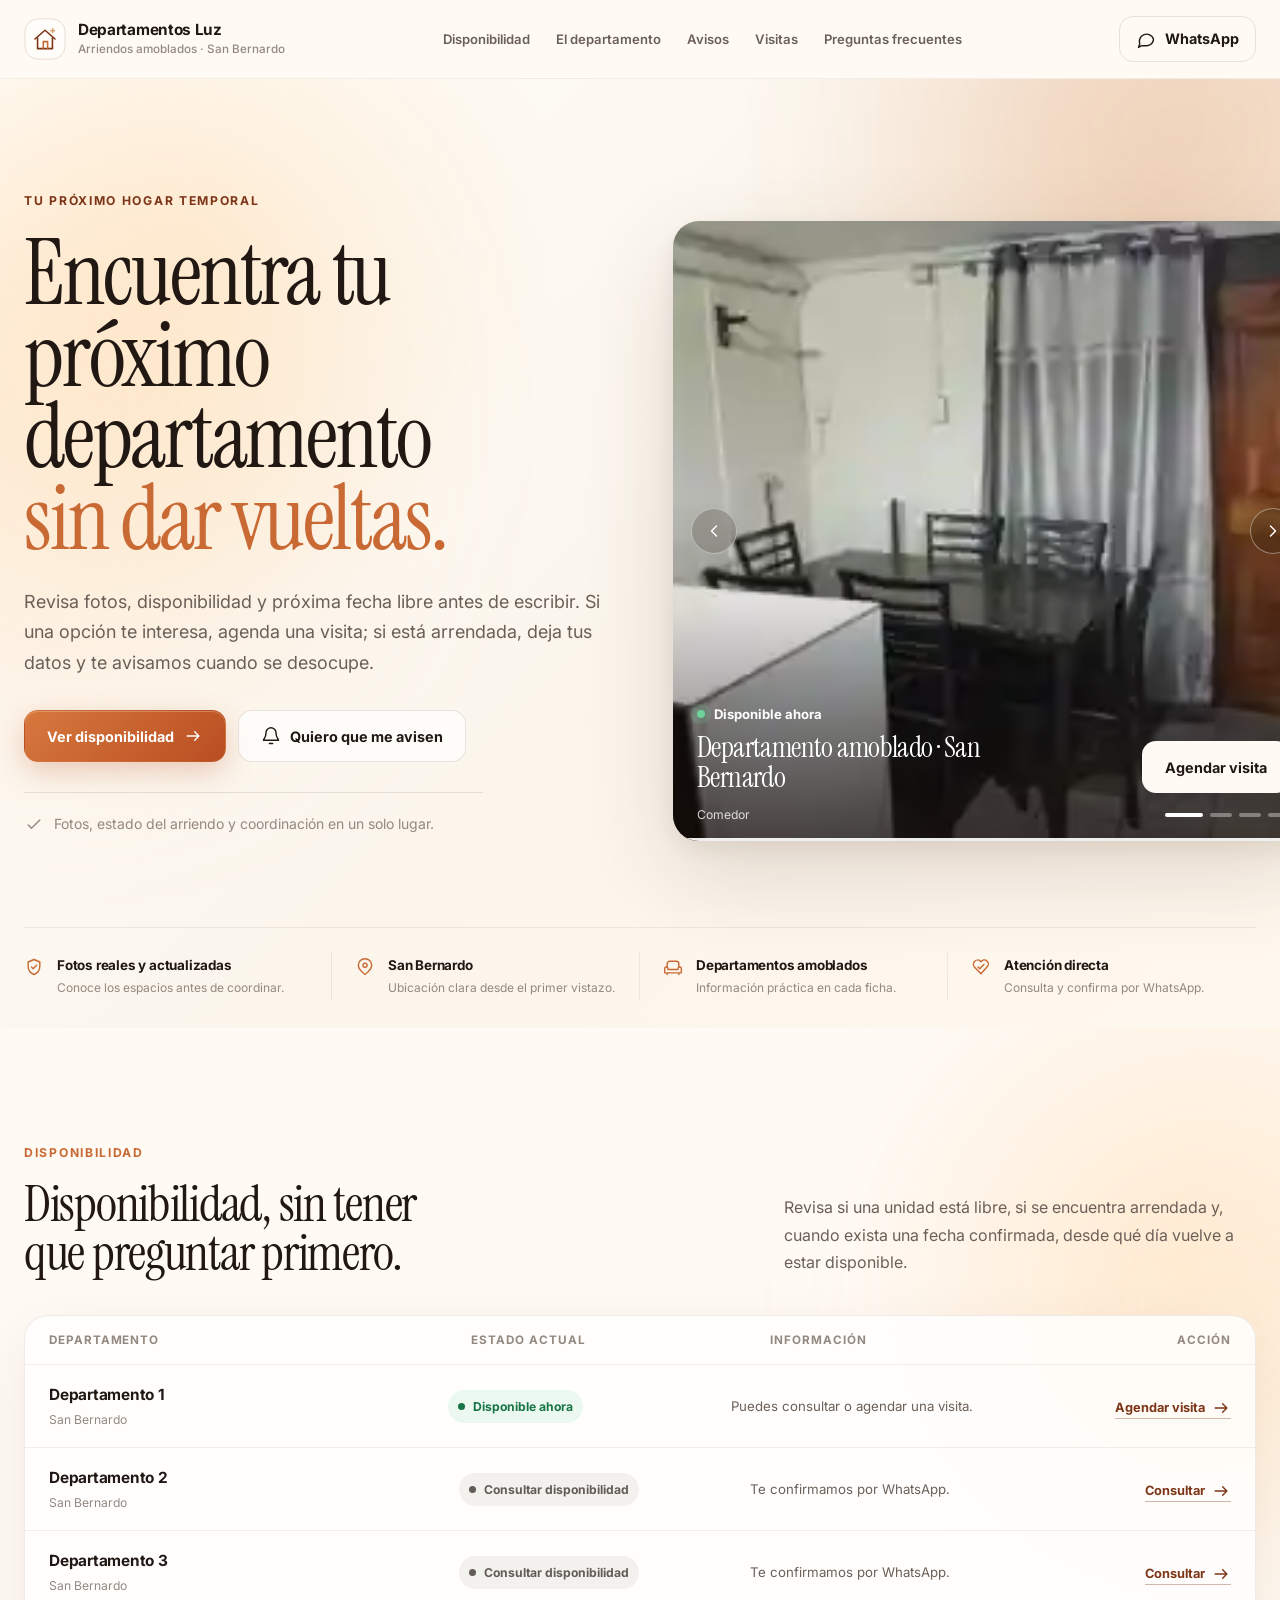
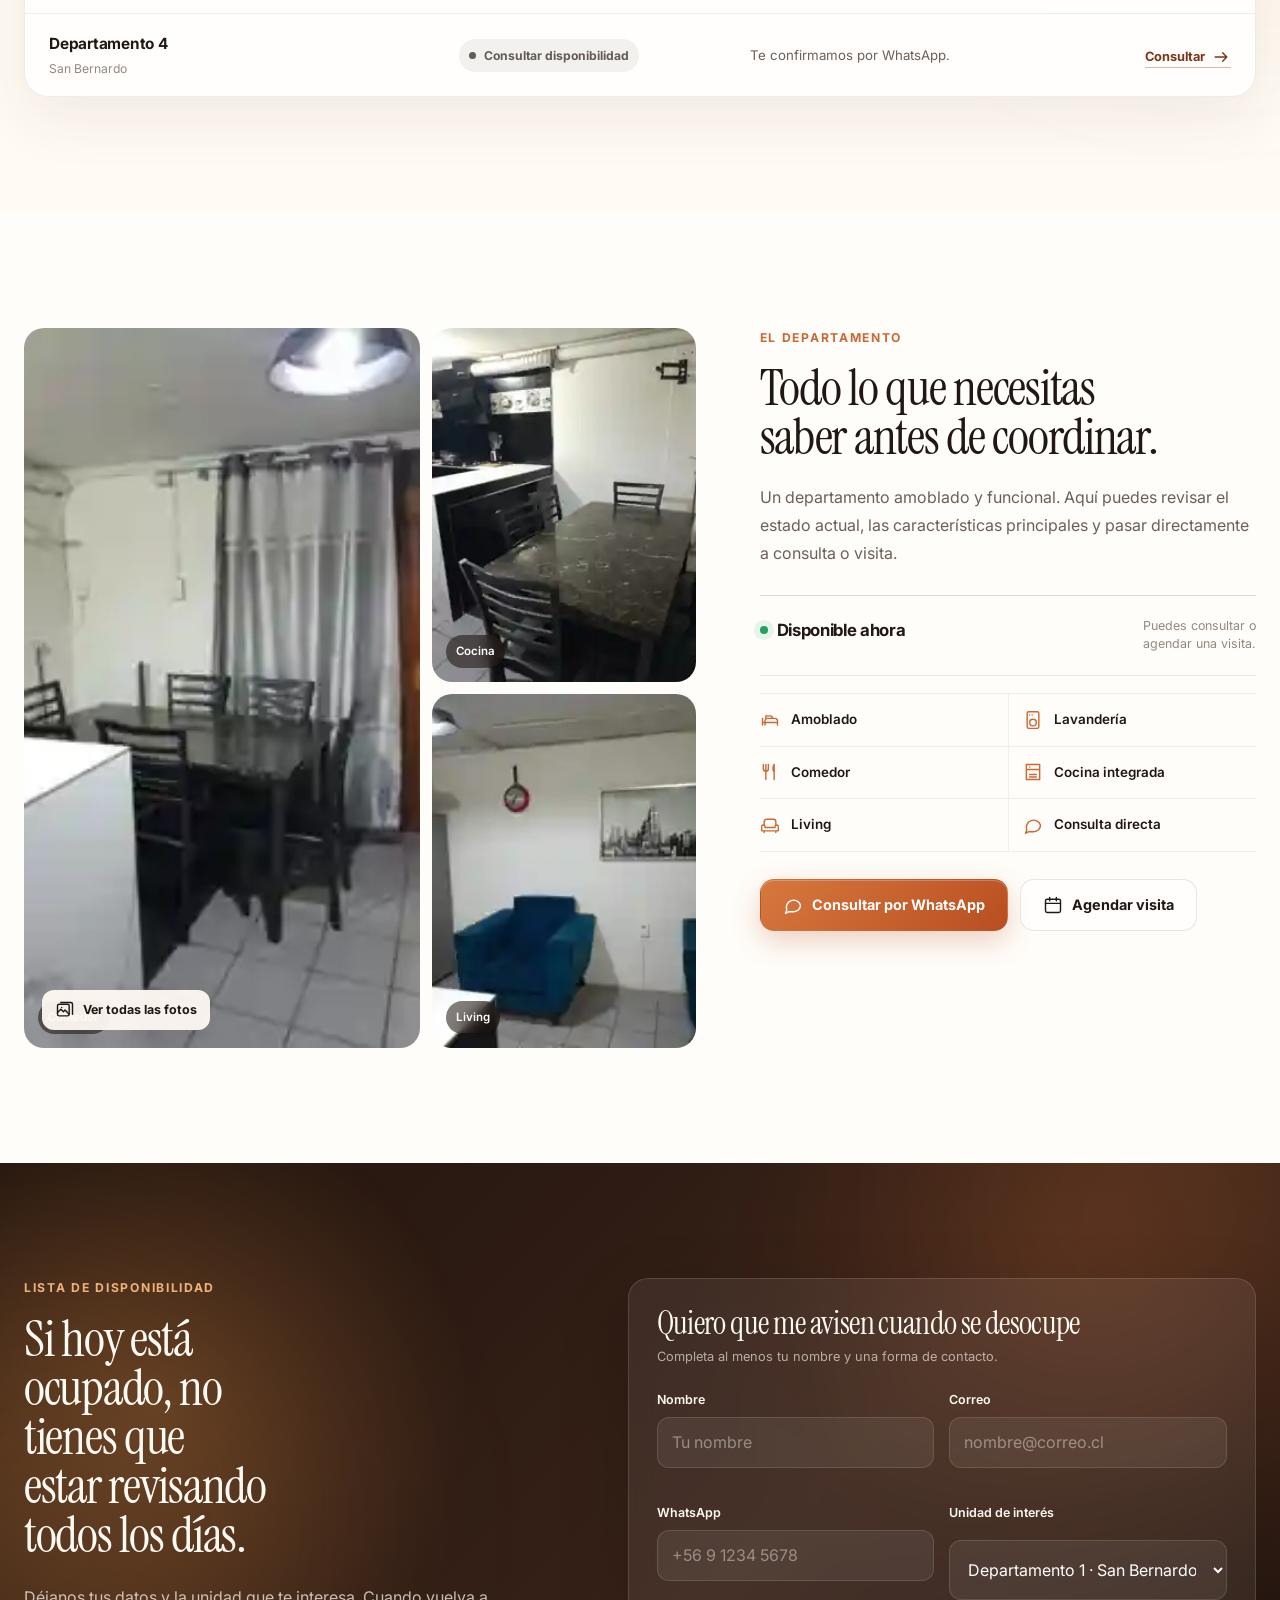
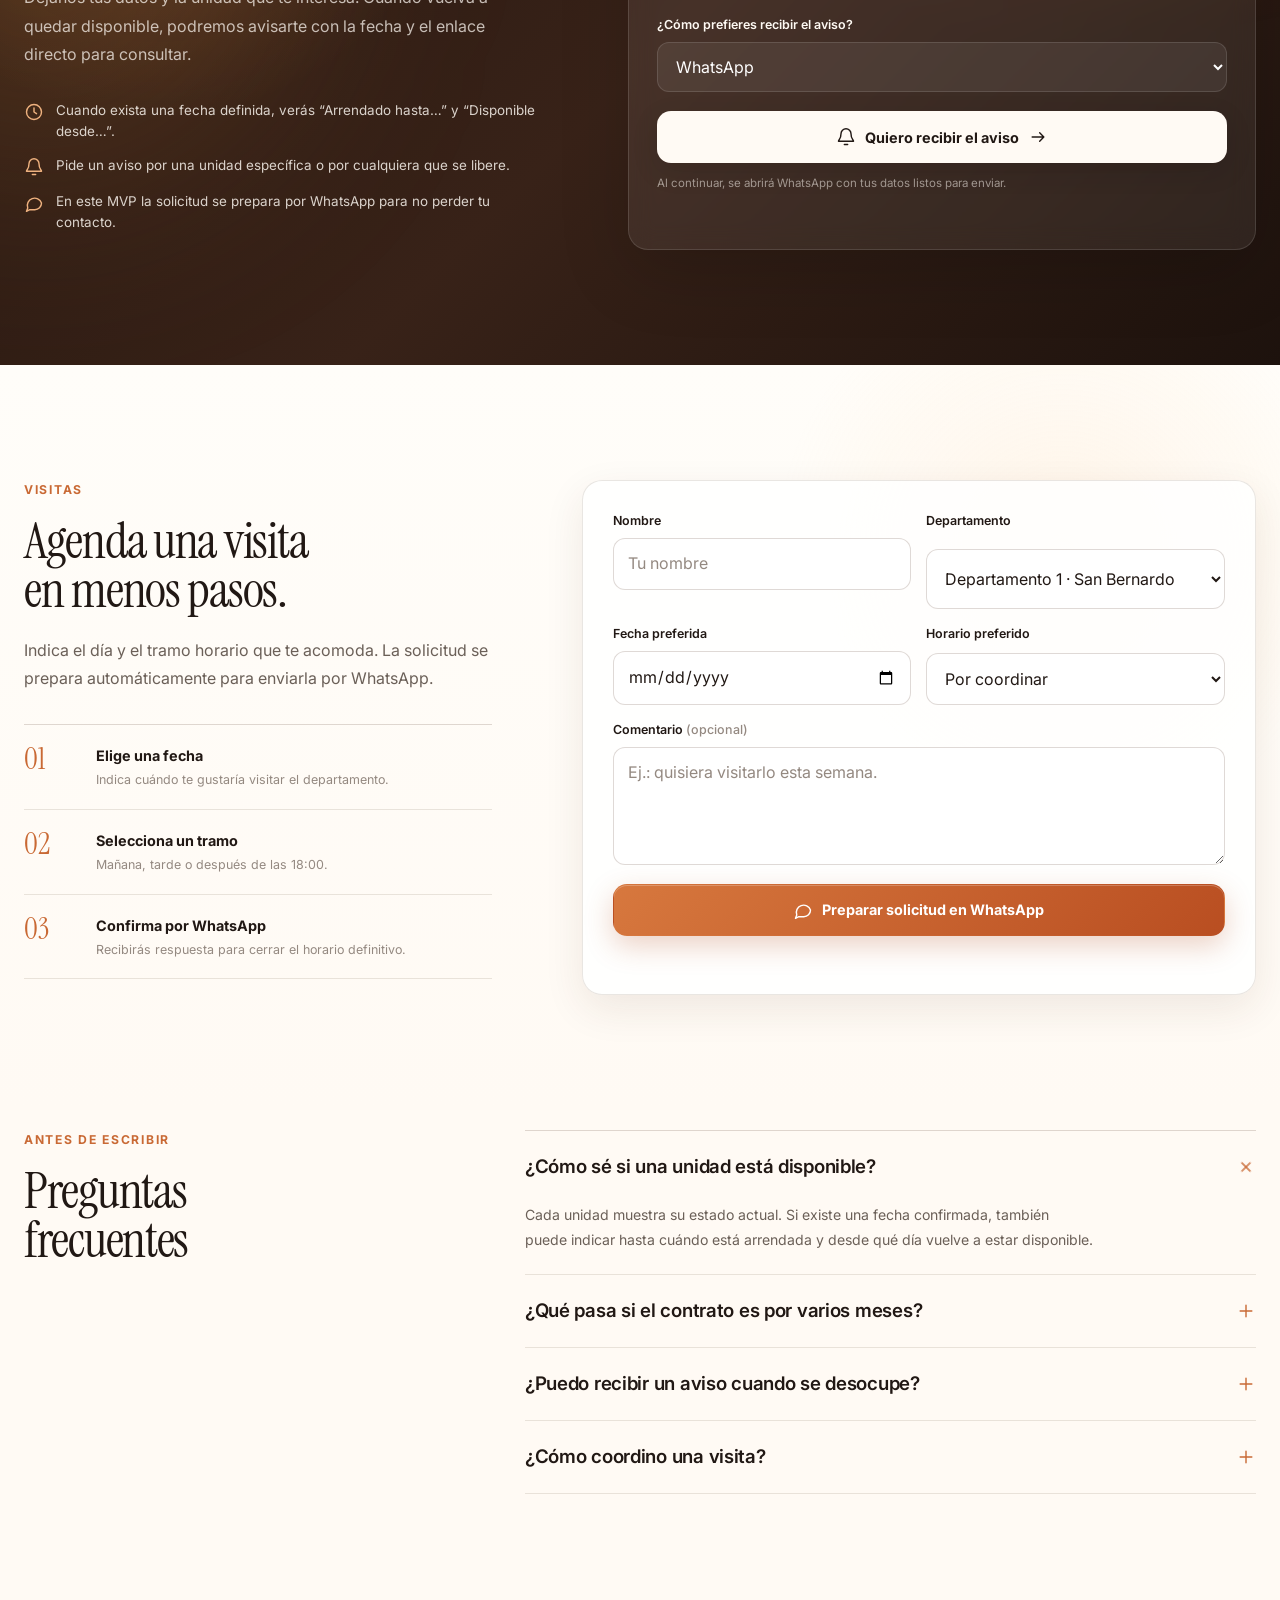
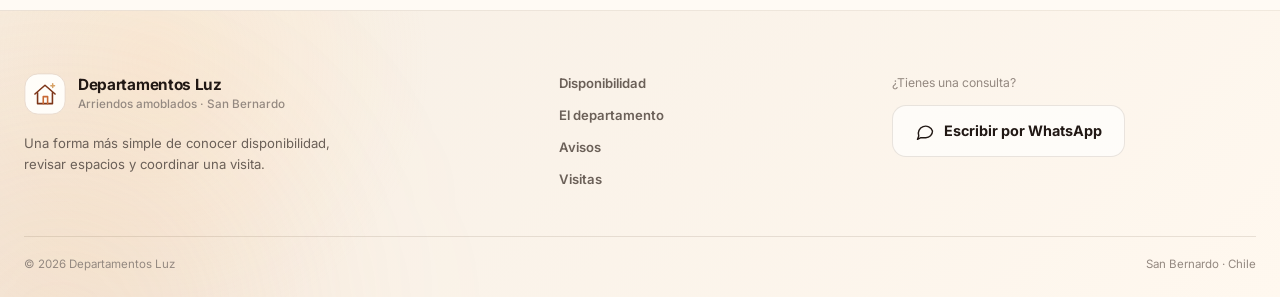
==== commit f72eb482: "feat: rebuild Departamentos Luz frontend" ====
--- a/index.html
+++ b/index.html
@@ -3,177 +3,301 @@
 <head>
 <meta charset="utf-8">
 <meta name="viewport" content="width=device-width,initial-scale=1">
-<meta name="theme-color" content="#f5f1e8">
-<title>Departamentos Luz · Arriendos en San Bernardo</title>
-<meta name="description" content="Revisa departamentos amoblados en San Bernardo, su disponibilidad y próxima fecha libre. Agenda una visita o solicita un aviso cuando se desocupen.">
+<meta name="theme-color" content="#fffaf4">
+<meta name="description" content="Departamentos amoblados en San Bernardo. Revisa fotos, disponibilidad y próxima fecha libre. Agenda una visita o pide que te avisemos cuando se desocupen.">
+<title>Departamentos Luz · Arriendos amoblados en San Bernardo</title>
+<link rel="icon" type="image/svg+xml" href="data:image/svg+xml,%3Csvg xmlns='http://www.w3.org/2000/svg' viewBox='0 0 64 64' fill='none'%3E%3Crect width='64' height='64' rx='19' fill='%23FFF8EE'/%3E%3Cpath d='M15 32 32 18l17 14M20 29v18h24V29M29 47V35h7v12' stroke='%237D3518' stroke-width='3.2' stroke-linecap='round' stroke-linejoin='round'/%3E%3Cpath d='M46 13v7M42.5 16.5h7' stroke='%23D7A165' stroke-width='3' stroke-linecap='round'/%3E%3C/svg%3E">
 <link rel="preconnect" href="https://fonts.googleapis.com">
 <link rel="preconnect" href="https://fonts.gstatic.com" crossorigin>
-<link href="https://fonts.googleapis.com/css2?family=Instrument+Sans:wdth,wght@75..100,400..700&family=Instrument+Serif:ital@0;1&display=swap" rel="stylesheet">
-<style>
-:root{
---canvas:oklch(.968 .014 83);--surface:oklch(.992 .006 83);--surface-strong:oklch(.935 .020 80);
---ink:oklch(.225 .018 62);--ink-soft:oklch(.39 .019 63);--ink-muted:oklch(.50 .018 63);--line:oklch(.84 .018 75);
---accent:oklch(.56 .145 39);--accent-strong:oklch(.47 .145 36);--success:oklch(.47 .095 156);--warning:oklch(.56 .105 80);
---focus:oklch(.62 .16 250);--inverse:oklch(.985 .006 83);
---font-display:"Instrument Serif",Georgia,serif;--font-ui:"Instrument Sans",system-ui,-apple-system,"Segoe UI",sans-serif;
---step--1:clamp(.78rem,.74rem + .16vw,.88rem);--step-0:clamp(.96rem,.91rem + .22vw,1.08rem);
---step-1:clamp(1.15rem,1.04rem + .46vw,1.38rem);--step-2:clamp(1.45rem,1.21rem + 1vw,2rem);
---step-3:clamp(2rem,1.48rem + 2.18vw,3.2rem);--step-4:clamp(3rem,2.12rem + 3.7vw,5.2rem);
---radius-sm:10px;--radius-md:14px;--radius-lg:18px;--shadow-float:0 24px 64px rgba(35,29,22,.14);--shadow-soft:0 12px 30px rgba(35,29,22,.08);
---ease-out:cubic-bezier(.16,1,.3,1);--container:1180px}
-*{box-sizing:border-box}html{scroll-behavior:smooth}
-body{margin:0;font-family:var(--font-ui);font-size:var(--step-0);color:var(--ink);background:var(--canvas);font-feature-settings:"kern" 1,"liga" 1;text-rendering:optimizeLegibility;-webkit-font-smoothing:antialiased}
-::selection{background:var(--accent);color:var(--inverse)}a{color:inherit;text-decoration:none}img{display:block;width:100%;height:100%;object-fit:cover}
-button,input,select,textarea{font:inherit}button{color:inherit}:focus-visible{outline:3px solid var(--focus);outline-offset:4px}
-::-webkit-scrollbar{width:10px}::-webkit-scrollbar-track{background:var(--canvas)}::-webkit-scrollbar-thumb{background:var(--line);border-radius:999px;border:2px solid var(--canvas)}
-.shell{width:min(var(--container),calc(100% - 40px));margin-inline:auto}.sr-only{position:absolute;width:1px;height:1px;padding:0;margin:-1px;overflow:hidden;clip:rect(0,0,0,0);white-space:nowrap;border:0}
-.skip{position:fixed;left:16px;top:16px;z-index:100;padding:10px 14px;background:var(--ink);color:var(--inverse);transform:translateY(-160%);transition:transform .2s var(--ease-out)}.skip:focus{transform:none}
-.icon{width:20px;height:20px;fill:none;stroke:currentColor;stroke-width:1.75;stroke-linecap:round;stroke-linejoin:round;flex:none}.icon-sm{width:17px;height:17px}
-.site-header{position:sticky;top:0;z-index:50;background:color-mix(in oklch,var(--canvas) 88%,transparent);backdrop-filter:blur(14px);border-bottom:1px solid color-mix(in oklch,var(--line) 70%,transparent)}
-.nav{min-height:72px;display:flex;align-items:center;justify-content:space-between;gap:24px}.brand{display:flex;align-items:center;gap:12px;min-width:0}
-.brand-mark{width:36px;height:36px;display:grid;place-items:center;border:1px solid var(--ink);border-radius:50%}.brand-name{font-weight:700;letter-spacing:-.025em;line-height:1.1}
-.brand-meta{display:block;color:var(--ink-muted);font-size:var(--step--1);font-weight:500;margin-top:3px}
-.nav-links{display:flex;align-items:center;gap:28px;font-size:var(--step--1);font-weight:650}.nav-links a{position:relative;padding-block:9px}
-.nav-links a::after{content:"";position:absolute;left:0;right:100%;bottom:4px;height:1.5px;background:var(--ink);transition:right .22s var(--ease-out)}.nav-links a:hover::after{right:0}
-.button{display:inline-flex;align-items:center;justify-content:center;gap:10px;min-height:48px;padding:12px 17px;border:1px solid transparent;border-radius:var(--radius-md);font-weight:700;letter-spacing:-.018em;cursor:pointer;transition:transform .18s var(--ease-out),background .18s var(--ease-out),border-color .18s var(--ease-out),box-shadow .18s var(--ease-out)}
-.button:hover{transform:translateY(-2px)}.button svg{transition:transform .18s var(--ease-out)}.button:hover .arrow{transform:translateX(3px)}
-.button-primary{background:var(--ink);color:var(--inverse)}.button-primary:hover{background:var(--accent-strong);box-shadow:var(--shadow-soft)}
-.button-accent{background:var(--accent);color:var(--inverse)}.button-accent:hover{background:var(--accent-strong);box-shadow:var(--shadow-soft)}
-.button-quiet{background:transparent;border-color:var(--line)}.button-quiet:hover{background:var(--surface);border-color:color-mix(in oklch,var(--ink) 20%,var(--line))}
-.button-link{padding-inline:0;min-height:auto;border-radius:0;border-bottom:1px solid var(--ink);font-weight:700}
-.hero{padding:clamp(42px,7vw,88px) 0 58px}.hero-grid{display:grid;grid-template-columns:minmax(0,.86fr) minmax(0,1.14fr);gap:clamp(34px,5vw,72px);align-items:center}
-.hero-copy h1{font-family:var(--font-display);font-weight:400;font-size:var(--step-4);line-height:.93;letter-spacing:-.035em;margin:0;max-width:9.8ch;text-wrap:balance}
-.hero-copy p{color:var(--ink-soft);line-height:1.7;max-width:57ch;margin:25px 0 0;text-wrap:pretty}.hero-actions{display:flex;flex-wrap:wrap;gap:12px;margin-top:31px}
-.hero-note{margin-top:30px;padding-top:20px;border-top:1px solid var(--line);display:flex;align-items:center;gap:11px;color:var(--ink-muted);font-size:var(--step--1);max-width:44ch}
-.hero-media{position:relative;min-width:0}.carousel{position:relative;height:clamp(470px,58vw,650px);overflow:hidden;border-radius:var(--radius-lg);background:var(--surface-strong);box-shadow:var(--shadow-float)}
-.carousel-slide{position:absolute;inset:0;opacity:0;transform:scale(1.025);transition:opacity .8s var(--ease-out),transform 1.1s var(--ease-out);margin:0}.carousel-slide.is-active{opacity:1;transform:scale(1);z-index:1}
-.carousel-shade{position:absolute;inset:0;z-index:2;background:linear-gradient(180deg,transparent 46%,rgba(21,18,15,.66) 100%);pointer-events:none}
-.hero-status{position:absolute;z-index:4;left:18px;right:18px;bottom:18px;display:flex;align-items:end;justify-content:space-between;gap:18px;color:#fff}.hero-status-copy{max-width:70%}
-.hero-status-label{font-size:var(--step--1);font-weight:700;margin-bottom:6px;display:flex;align-items:center;gap:8px}.hero-status-label::before{content:"";width:8px;height:8px;border-radius:50%;background:#8ce1b0;box-shadow:0 0 0 5px rgba(140,225,176,.18)}
-.hero-status h2{font-size:var(--step-1);margin:0;line-height:1.22;letter-spacing:-.02em}.carousel-controls{position:absolute;z-index:5;right:18px;top:18px;display:flex;gap:7px}
-.carousel-dot{width:34px;height:34px;border:1px solid rgba(255,255,255,.48);border-radius:50%;background:rgba(20,18,16,.18);backdrop-filter:blur(8px);cursor:pointer;display:grid;place-items:center;transition:background .2s,border-color .2s}
-.carousel-dot::after{content:"";width:5px;height:5px;border-radius:50%;background:rgba(255,255,255,.58)}.carousel-dot[aria-current="true"]{background:rgba(255,255,255,.9);border-color:#fff}.carousel-dot[aria-current="true"]::after{background:var(--ink)}
-.carousel-progress{position:absolute;z-index:5;left:18px;right:18px;bottom:0;height:3px;background:rgba(255,255,255,.22)}.carousel-progress span{display:block;height:100%;width:0;background:#fff}.carousel.is-playing .carousel-progress span{animation:progress 5.2s linear forwards}@keyframes progress{to{width:100%}}
-.availability-section{padding:70px 0 26px}.section-intro{display:grid;grid-template-columns:.9fr 1.1fr;gap:40px;align-items:end;margin-bottom:32px}
-.section-intro h2{font-family:var(--font-display);font-size:var(--step-3);font-weight:400;line-height:1;letter-spacing:-.03em;margin:0;max-width:11ch;text-wrap:balance}
-.section-intro p{margin:0;color:var(--ink-soft);line-height:1.7;max-width:62ch;justify-self:end;text-wrap:pretty}.availability-list{border-top:1px solid var(--ink)}
-.availability-row{display:grid;grid-template-columns:1.35fr .8fr 1fr auto;gap:24px;align-items:center;padding:22px 0;border-bottom:1px solid var(--line)}
-.property-name strong{display:block;letter-spacing:-.02em}.property-name span{display:block;color:var(--ink-muted);font-size:var(--step--1);margin-top:4px}
-.state{display:inline-flex;align-items:center;gap:9px;font-weight:700;font-size:var(--step--1)}.state::before{content:"";width:8px;height:8px;border-radius:50%;background:currentColor}
-.state.available{color:var(--success)}.state.leased{color:var(--warning)}.state.unknown{color:var(--ink-muted)}.availability-date{font-size:var(--step--1);color:var(--ink-soft);font-variant-numeric:tabular-nums}
-.property-section{padding:92px 0}.property-grid{display:grid;grid-template-columns:minmax(0,1.15fr) minmax(320px,.85fr);gap:44px;align-items:start}
-.gallery-grid{display:grid;grid-template-columns:1.15fr .85fr;grid-template-rows:1fr 1fr;gap:10px;height:680px}.gallery-main{grid-row:1/3;position:relative;overflow:hidden;border-radius:var(--radius-md);background:var(--surface-strong)}
-.gallery-secondary{overflow:hidden;border-radius:var(--radius-md);background:var(--surface-strong);cursor:pointer;border:0;padding:0}.gallery-grid img{transition:transform .55s var(--ease-out),opacity .18s var(--ease-out)}.gallery-secondary:hover img{transform:scale(1.025)}
-.gallery-caption{position:absolute;left:14px;bottom:14px;background:var(--surface);color:var(--ink);padding:7px 10px;border-radius:999px;font-size:var(--step--1);font-weight:650}
-.property-copy{position:sticky;top:104px}.property-copy h2{font-family:var(--font-display);font-size:var(--step-3);font-weight:400;line-height:1;letter-spacing:-.03em;margin:0 0 18px;max-width:12ch}
-.property-copy>p{color:var(--ink-soft);line-height:1.7;margin:0 0 28px;text-wrap:pretty}.availability-panel{padding:20px 0;border-top:1px solid var(--ink);border-bottom:1px solid var(--line)}
-.availability-main{display:flex;justify-content:space-between;align-items:flex-start;gap:18px}.availability-main strong{font-size:var(--step-1);letter-spacing:-.025em}.availability-main span{color:var(--ink-muted);font-size:var(--step--1);text-align:right;line-height:1.45}
-.feature-list{display:grid;grid-template-columns:1fr 1fr;gap:0 20px;margin:25px 0 0;padding:0;list-style:none;border-top:1px solid var(--line)}
-.feature-list li{display:flex;align-items:center;gap:11px;padding:14px 0;border-bottom:1px solid var(--line);font-size:var(--step--1);font-weight:650}.property-actions{display:flex;flex-wrap:wrap;gap:11px;margin-top:26px}
-.alert-section{background:var(--ink);color:var(--inverse);padding:clamp(64px,8vw,100px) 0}.alert-grid{display:grid;grid-template-columns:.9fr 1.1fr;gap:clamp(44px,7vw,90px);align-items:start}
-.alert-copy h2{font-family:var(--font-display);font-size:var(--step-3);font-weight:400;line-height:1;letter-spacing:-.03em;margin:0 0 20px;max-width:10ch;text-wrap:balance}
-.alert-copy p{color:color-mix(in oklch,var(--inverse) 76%,transparent);line-height:1.75;max-width:55ch;margin:0}.alert-copy .mini-proof{display:grid;gap:13px;margin-top:30px}
-.mini-proof div{display:flex;align-items:center;gap:12px;font-size:var(--step--1);color:color-mix(in oklch,var(--inverse) 84%,transparent)}.alert-form{border-top:1px solid color-mix(in oklch,var(--inverse) 28%,transparent);padding-top:26px}
-.form-grid{display:grid;grid-template-columns:1fr 1fr;gap:15px}.field{display:grid;gap:8px}.field.full{grid-column:1/-1}label{font-size:var(--step--1);font-weight:650}
-input,select,textarea{width:100%;min-height:50px;border:1px solid color-mix(in oklch,var(--inverse) 28%,transparent);border-radius:var(--radius-sm);background:color-mix(in oklch,var(--inverse) 7%,transparent);color:var(--inverse);padding:12px 14px;transition:border-color .18s,background .18s,box-shadow .18s}
-input::placeholder,textarea::placeholder{color:color-mix(in oklch,var(--inverse) 52%,transparent)}input:focus,select:focus,textarea:focus{outline:none;border-color:color-mix(in oklch,var(--inverse) 72%,transparent);background:color-mix(in oklch,var(--inverse) 10%,transparent);box-shadow:0 0 0 4px rgba(255,255,255,.08)}
-option{color:#111}.alert-form .button{margin-top:16px;background:var(--canvas);color:var(--ink)}.alert-form .button:hover{background:#fff}.form-note{font-size:var(--step--1);line-height:1.55;color:color-mix(in oklch,var(--inverse) 62%,transparent);margin-top:12px}
-.form-status{margin-top:14px;font-size:var(--step--1);min-height:1.4em;color:#b9efc9}.booking-section{padding:94px 0}.booking-grid{display:grid;grid-template-columns:.82fr 1.18fr;gap:62px;align-items:start}
-.booking-copy h2{font-family:var(--font-display);font-size:var(--step-3);font-weight:400;line-height:1;letter-spacing:-.03em;margin:0 0 18px;max-width:10ch}.booking-copy p{color:var(--ink-soft);line-height:1.72;margin:0;max-width:47ch}
-.booking-points{margin-top:26px;display:grid;gap:15px}.booking-point{display:flex;gap:12px;align-items:flex-start;color:var(--ink-soft);font-size:var(--step--1);line-height:1.55}.booking-point strong{display:block;color:var(--ink);margin-bottom:2px}
-.booking-form{border-top:1px solid var(--ink);padding-top:24px}.booking-form input,.booking-form select,.booking-form textarea{background:var(--surface);color:var(--ink);border-color:var(--line)}.booking-form input::placeholder,.booking-form textarea::placeholder{color:var(--ink-muted)}
-.booking-form textarea{min-height:110px;resize:vertical}.booking-form .form-grid{grid-template-columns:1fr 1fr}.booking-form .button{margin-top:17px}
-.faq-section{padding:20px 0 96px}.faq-grid{display:grid;grid-template-columns:.78fr 1.22fr;gap:64px}.faq-grid h2{font-family:var(--font-display);font-size:var(--step-3);font-weight:400;line-height:1;letter-spacing:-.03em;margin:0;max-width:8ch}
-.faq-list{border-top:1px solid var(--ink)}details{border-bottom:1px solid var(--line)}summary{list-style:none;cursor:pointer;padding:20px 0;display:flex;align-items:center;justify-content:space-between;gap:20px;font-weight:700;letter-spacing:-.015em}summary::-webkit-details-marker{display:none}
-summary .chev{transition:transform .22s var(--ease-out)}details[open] summary .chev{transform:rotate(45deg)}.faq-answer{color:var(--ink-soft);line-height:1.7;padding:0 42px 21px 0;max-width:68ch}
-footer{border-top:1px solid var(--line);padding:30px 0 110px;font-size:var(--step--1);color:var(--ink-muted)}.footer-row{display:flex;justify-content:space-between;gap:30px;flex-wrap:wrap}
-.mobile-bar{display:none;position:fixed;z-index:60;left:10px;right:10px;bottom:10px;background:color-mix(in oklch,var(--surface) 92%,transparent);border:1px solid var(--line);padding:9px;border-radius:var(--radius-lg);box-shadow:var(--shadow-soft);backdrop-filter:blur(12px);gap:8px}.mobile-bar .button{flex:1;min-height:46px;padding-inline:10px}
-@media(max-width:960px){.hero-grid,.section-intro,.property-grid,.alert-grid,.booking-grid,.faq-grid{grid-template-columns:1fr}.hero-copy h1{max-width:12ch}.section-intro p{justify-self:start}.property-copy{position:static}.availability-row{grid-template-columns:1.2fr .9fr 1fr auto}.carousel{height:min(72vh,620px)}.faq-grid{gap:28px}.alert-grid{gap:44px}}
-@media(max-width:720px){.shell{width:min(100% - 24px,var(--container))}.site-header .nav-links,.desktop-contact{display:none}.nav{min-height:66px}.brand-meta{display:none}.hero{padding-top:36px}.hero-grid{gap:30px}.hero-copy h1{font-size:clamp(3rem,15vw,4.5rem);max-width:10ch}.hero-actions .button{flex:1}.hero-note{margin-top:24px}.carousel{height:520px;border-radius:14px}.hero-status{left:14px;right:14px;bottom:16px;display:block}.hero-status-copy{max-width:none}.hero-status .button{margin-top:14px;width:100%}.carousel-controls{right:14px;top:14px}.availability-section{padding-top:48px}.availability-row{grid-template-columns:1fr auto;gap:10px 16px;padding:18px 0}.availability-row .state{justify-self:end}.availability-date{grid-column:1/2}.availability-row .row-action{grid-column:2/3;grid-row:2/3;justify-self:end}.gallery-grid{height:auto;grid-template-columns:1fr 1fr;grid-template-rows:360px 170px}.gallery-main{grid-column:1/-1;grid-row:auto}.property-section,.booking-section{padding:70px 0}.feature-list{grid-template-columns:1fr 1fr}.form-grid,.booking-form .form-grid{grid-template-columns:1fr}.field.full{grid-column:auto}.alert-section{padding:64px 0}.faq-section{padding-bottom:80px}.mobile-bar{display:flex}footer{padding-bottom:105px}}
-@media(max-width:480px){.hero-actions{display:grid}.hero-actions .button{width:100%}.feature-list{grid-template-columns:1fr}.gallery-grid{grid-template-rows:320px 145px}.availability-row{grid-template-columns:1fr}.availability-row .state,.availability-row .row-action{justify-self:start;grid-column:1;grid-row:auto}.availability-date{grid-column:1}}
-@media(prefers-reduced-motion:reduce){html{scroll-behavior:auto}*,*::before,*::after{animation-duration:.01ms!important;animation-iteration-count:1!important;transition-duration:.01ms!important}.carousel-slide{opacity:0;transform:none}.carousel-slide.is-active{opacity:1}.carousel-progress{display:none}}
-</style>
+<link href="https://fonts.googleapis.com/css2?family=Instrument+Serif:ital@0;1&family=Inter:wght@400;500;600;700&display=swap" rel="stylesheet">
+<link rel="preload" href="assets/comedor.webp" as="image" type="image/webp" fetchpriority="high">
+<link rel="stylesheet" href="styles.css">
 </head>
 <body>
-<a class="skip" href="#contenido">Saltar al contenido</a>
-<svg class="sr-only" aria-hidden="true">
-<symbol id="i-home" viewBox="0 0 24 24"><path d="M3 10.5 12 3l9 7.5"/><path d="M5.5 9.5V21h13V9.5"/><path d="M9 21v-6h6v6"/></symbol>
-<symbol id="i-arrow" viewBox="0 0 24 24"><path d="M5 12h14"/><path d="m14 7 5 5-5 5"/></symbol>
+<a class="skip-link" href="#contenido">Saltar al contenido</a>
+
+<header class="site-header" id="siteHeader">
+<div class="container header-inner">
+<a class="brand" href="#inicio" aria-label="Departamentos Luz, inicio">
+<svg class="brand-logo" aria-hidden="true" viewBox="0 0 48 48" fill="none">
+<rect x="1" y="1" width="46" height="46" rx="15" fill="#FFFDF9" stroke="#E7D9CC"/>
+<path d="M12.5 24 24 14l11.5 10" stroke="#7D3518" stroke-width="1.8" stroke-linecap="round" stroke-linejoin="round"/>
+<path d="M15.5 22.5V35h17V22.5" stroke="#7D3518" stroke-width="1.8" stroke-linecap="round" stroke-linejoin="round"/>
+<path d="M22 35V27h5v8" stroke="#C96934" stroke-width="1.8" stroke-linecap="round" stroke-linejoin="round"/>
+<path d="M32.8 12.4v4.2M30.7 14.5h4.2" stroke="#D7A165" stroke-width="1.7" stroke-linecap="round"/>
+</svg>
+<span class="brand-copy"><strong>Departamentos Luz</strong><small>Arriendos amoblados · San Bernardo</small></span>
+</a>
+
+<nav class="desktop-nav" aria-label="Navegación principal">
+<a href="#disponibilidad">Disponibilidad</a>
+<a href="#departamento">El departamento</a>
+<a href="#avisos">Avisos</a>
+<a href="#visita">Visitas</a>
+<a href="#preguntas">Preguntas frecuentes</a>
+</nav>
+
+<a class="header-wa button button-ghost" data-whatsapp="general" target="_blank" rel="noopener">
+<svg class="icon" aria-hidden="true"><use href="#i-message"></use></svg>
+WhatsApp
+</a>
+</div>
+</header>
+
+<main id="contenido">
+<section class="hero" id="inicio">
+<span class="hero-glow hero-glow-a" aria-hidden="true"></span>
+<span class="hero-glow hero-glow-b" aria-hidden="true"></span>
+<div class="container hero-grid">
+<div class="hero-copy reveal">
+<p class="eyebrow">TU PRÓXIMO HOGAR TEMPORAL</p>
+<h1>Encuentra tu<br>próximo departamento<br><span>sin dar vueltas.</span></h1>
+<p class="hero-lead">Revisa fotos, disponibilidad y próxima fecha libre antes de escribir. Si una opción te interesa, agenda una visita; si está arrendada, deja tus datos y te avisamos cuando se desocupe.</p>
+<div class="hero-actions">
+<a class="button button-primary" href="#disponibilidad">Ver disponibilidad<svg class="icon arrow-icon" aria-hidden="true"><use href="#i-arrow"></use></svg></a>
+<a class="button button-secondary" href="#avisos"><svg class="icon" aria-hidden="true"><use href="#i-bell"></use></svg>Quiero que me avisen</a>
+</div>
+<p class="hero-footnote"><svg class="icon" aria-hidden="true"><use href="#i-check"></use></svg>Fotos, estado del arriendo y coordinación en un solo lugar.</p>
+</div>
+
+<div class="hero-carousel-wrap reveal">
+<div class="hero-carousel" id="heroCarousel" tabindex="0" aria-roledescription="carrusel" aria-label="Fotos del departamento">
+<div class="hero-slides">
+<figure class="hero-slide is-active" data-label="Comedor"><img src="assets/comedor.webp" alt="Comedor del departamento amoblado" fetchpriority="high" decoding="async"></figure>
+<figure class="hero-slide" data-label="Cocina integrada"><img src="assets/cocina.webp" alt="Cocina integrada del departamento" loading="lazy" decoding="async"></figure>
+<figure class="hero-slide" data-label="Living"><img src="assets/living.webp" alt="Living del departamento" loading="lazy" decoding="async"></figure>
+<figure class="hero-slide" data-label="Lavandería"><img src="assets/lavanderia.webp" alt="Lavandería del departamento" loading="lazy" decoding="async"></figure>
+</div>
+<div class="hero-image-shade" aria-hidden="true"></div>
+<button class="carousel-arrow carousel-prev" type="button" aria-label="Foto anterior"><svg class="icon" aria-hidden="true"><use href="#i-chevron-left"></use></svg></button>
+<button class="carousel-arrow carousel-next" type="button" aria-label="Foto siguiente"><svg class="icon" aria-hidden="true"><use href="#i-chevron-right"></use></svg></button>
+
+<div class="hero-image-copy">
+<div>
+<p class="hero-status" id="heroStatus"><span></span>Disponible ahora</p>
+<h2>Departamento amoblado · San Bernardo</h2>
+</div>
+<a class="button button-light" id="heroVisit" href="#visita">Agendar visita</a>
+</div>
+
+<div class="carousel-bottom">
+<span class="carousel-caption" id="carouselCaption">Comedor</span>
+<div class="carousel-dots" id="carouselDots" aria-label="Seleccionar imagen"></div>
+</div>
+<div class="carousel-progress" aria-hidden="true"><span></span></div>
+</div>
+</div>
+</div>
+
+<div class="container trust-strip reveal" aria-label="Características del servicio">
+<div class="trust-item"><svg class="icon trust-icon" aria-hidden="true"><use href="#i-shield"></use></svg><div><strong>Fotos reales y actualizadas</strong><span>Conoce los espacios antes de coordinar.</span></div></div>
+<div class="trust-item"><svg class="icon trust-icon" aria-hidden="true"><use href="#i-map-pin"></use></svg><div><strong>San Bernardo</strong><span>Ubicación clara desde el primer vistazo.</span></div></div>
+<div class="trust-item"><svg class="icon trust-icon" aria-hidden="true"><use href="#i-sofa"></use></svg><div><strong>Departamentos amoblados</strong><span>Información práctica en cada ficha.</span></div></div>
+<div class="trust-item"><svg class="icon trust-icon" aria-hidden="true"><use href="#i-heart-handshake"></use></svg><div><strong>Atención directa</strong><span>Consulta y confirma por WhatsApp.</span></div></div>
+</div>
+</section>
+
+<section class="availability-section" id="disponibilidad">
+<span class="section-glow availability-glow" aria-hidden="true"></span>
+<div class="container">
+<div class="section-heading reveal">
+<div><p class="section-kicker">DISPONIBILIDAD</p><h2>Disponibilidad, sin tener que preguntar primero.</h2></div>
+<p>Revisa si una unidad está libre, si se encuentra arrendada y, cuando exista una fecha confirmada, desde qué día vuelve a estar disponible.</p>
+</div>
+
+<div class="availability-panel reveal">
+<div class="availability-head" aria-hidden="true"><span>Departamento</span><span>Estado actual</span><span>Información</span><span>Acción</span></div>
+<div id="availabilityList"></div>
+</div>
+</div>
+</section>
+
+<section class="property-section" id="departamento">
+<div class="container property-layout">
+<div class="gallery reveal">
+<button class="gallery-main" type="button" data-lightbox="assets/comedor.webp" data-alt="Comedor del departamento">
+<img id="galleryMainImage" src="assets/comedor.webp" alt="Comedor del departamento" loading="lazy" decoding="async">
+<span class="gallery-label" id="galleryMainLabel">Comedor</span>
+</button>
+<button class="gallery-thumb" type="button" data-gallery-src="assets/cocina.webp" data-gallery-label="Cocina integrada" data-lightbox="assets/cocina.webp" data-alt="Cocina integrada">
+<img src="assets/cocina.webp" alt="Cocina integrada" loading="lazy" decoding="async"><span class="gallery-label">Cocina</span>
+</button>
+<button class="gallery-thumb" type="button" data-gallery-src="assets/living.webp" data-gallery-label="Living" data-lightbox="assets/living.webp" data-alt="Living">
+<img src="assets/living.webp" alt="Living" loading="lazy" decoding="async"><span class="gallery-label">Living</span>
+</button>
+<button class="gallery-thumb gallery-thumb-wide" type="button" data-gallery-src="assets/lavanderia.webp" data-gallery-label="Lavandería" data-lightbox="assets/lavanderia.webp" data-alt="Lavandería">
+<img src="assets/lavanderia.webp" alt="Lavandería" loading="lazy" decoding="async"><span class="gallery-label">Lavandería</span>
+</button>
+<button class="gallery-all" type="button" id="viewAllPhotos"><svg class="icon" aria-hidden="true"><use href="#i-images"></use></svg>Ver todas las fotos</button>
+</div>
+
+<div class="property-info reveal">
+<p class="section-kicker">EL DEPARTAMENTO</p>
+<h2>Todo lo que necesitas saber antes de coordinar.</h2>
+<p>Un departamento amoblado y funcional. Aquí puedes revisar el estado actual, las características principales y pasar directamente a consulta o visita.</p>
+
+<div class="property-status">
+<div><span class="status-dot" aria-hidden="true"></span><strong id="detailStatus">Disponible ahora</strong></div>
+<span id="detailAvailability">Puedes consultar o agendar una visita.</span>
+</div>
+
+<ul class="feature-list">
+<li><svg class="icon" aria-hidden="true"><use href="#i-bed"></use></svg><span>Amoblado</span></li>
+<li><svg class="icon" aria-hidden="true"><use href="#i-washing-machine"></use></svg><span>Lavandería</span></li>
+<li><svg class="icon" aria-hidden="true"><use href="#i-utensils"></use></svg><span>Comedor</span></li>
+<li><svg class="icon" aria-hidden="true"><use href="#i-kitchen"></use></svg><span>Cocina integrada</span></li>
+<li><svg class="icon" aria-hidden="true"><use href="#i-sofa"></use></svg><span>Living</span></li>
+<li><svg class="icon" aria-hidden="true"><use href="#i-message"></use></svg><span>Consulta directa</span></li>
+</ul>
+
+<div class="property-actions">
+<a class="button button-primary" data-whatsapp="property" target="_blank" rel="noopener"><svg class="icon" aria-hidden="true"><use href="#i-message"></use></svg>Consultar por WhatsApp</a>
+<a class="button button-secondary" href="#visita"><svg class="icon" aria-hidden="true"><use href="#i-calendar"></use></svg>Agendar visita</a>
+</div>
+</div>
+</div>
+</section>
+
+<section class="notify-section" id="avisos">
+<span class="notify-glow notify-glow-a" aria-hidden="true"></span>
+<span class="notify-glow notify-glow-b" aria-hidden="true"></span>
+<div class="container notify-layout">
+<div class="notify-copy reveal">
+<p class="section-kicker section-kicker-dark">LISTA DE DISPONIBILIDAD</p>
+<h2>Si hoy está ocupado, no tienes que estar revisando todos los días.</h2>
+<p>Déjanos tus datos y la unidad que te interesa. Cuando vuelva a quedar disponible, podremos avisarte con la fecha y el enlace directo para consultar.</p>
+
+<div class="notify-points">
+<div><svg class="icon" aria-hidden="true"><use href="#i-clock"></use></svg><span>Cuando exista una fecha definida, verás “Arrendado hasta…” y “Disponible desde…”.</span></div>
+<div><svg class="icon" aria-hidden="true"><use href="#i-bell"></use></svg><span>Pide un aviso por una unidad específica o por cualquiera que se libere.</span></div>
+<div><svg class="icon" aria-hidden="true"><use href="#i-message"></use></svg><span>En este MVP la solicitud se prepara por WhatsApp para no perder tu contacto.</span></div>
+</div>
+</div>
+
+<form class="notify-form reveal" id="notifyForm" novalidate>
+<div class="form-title"><h3>Quiero que me avisen cuando se desocupe</h3><p>Completa al menos tu nombre y una forma de contacto.</p></div>
+<div class="form-grid">
+<div class="field"><label for="notifyName">Nombre</label><input id="notifyName" autocomplete="name" maxlength="80" placeholder="Tu nombre" required><small class="field-error" id="notifyNameError"></small></div>
+<div class="field"><label for="notifyEmail">Correo</label><input id="notifyEmail" type="email" autocomplete="email" maxlength="120" placeholder="nombre@correo.cl"><small class="field-error" id="notifyEmailError"></small></div>
+<div class="field"><label for="notifyPhone">WhatsApp</label><input id="notifyPhone" type="tel" autocomplete="tel" maxlength="30" placeholder="+56 9 1234 5678"><small class="field-error" id="notifyPhoneError"></small></div>
+<div class="field"><label for="notifyProperty">Unidad de interés</label><select id="notifyProperty"></select></div>
+<div class="field field-full"><label for="notifyPreference">¿Cómo prefieres recibir el aviso?</label><select id="notifyPreference"><option>WhatsApp</option><option>Correo electrónico</option><option>Cualquiera de los dos</option></select></div>
+</div>
+<button class="button button-light button-full" type="submit"><svg class="icon" aria-hidden="true"><use href="#i-bell"></use></svg>Quiero recibir el aviso<svg class="icon arrow-icon" aria-hidden="true"><use href="#i-arrow"></use></svg></button>
+<p class="form-note">Al continuar, se abrirá WhatsApp con tus datos listos para enviar.</p>
+<div class="form-status" id="notifyStatus" role="status" aria-live="polite"></div>
+</form>
+</div>
+</section>
+
+<section class="visit-section" id="visita">
+<div class="container visit-layout">
+<div class="visit-copy reveal">
+<p class="section-kicker">VISITAS</p>
+<h2>Agenda una visita en menos pasos.</h2>
+<p>Indica el día y el tramo horario que te acomoda. La solicitud se prepara automáticamente para enviarla por WhatsApp.</p>
+<ol class="visit-steps">
+<li><span>01</span><div><strong>Elige una fecha</strong><p>Indica cuándo te gustaría visitar el departamento.</p></div></li>
+<li><span>02</span><div><strong>Selecciona un tramo</strong><p>Mañana, tarde o después de las 18:00.</p></div></li>
+<li><span>03</span><div><strong>Confirma por WhatsApp</strong><p>Recibirás respuesta para cerrar el horario definitivo.</p></div></li>
+</ol>
+</div>
+
+<form class="visit-form reveal" id="visitForm" novalidate>
+<div class="form-grid form-grid-light">
+<div class="field"><label for="visitName">Nombre</label><input id="visitName" autocomplete="name" maxlength="80" placeholder="Tu nombre" required><small class="field-error" id="visitNameError"></small></div>
+<div class="field"><label for="visitProperty">Departamento</label><select id="visitProperty"></select></div>
+<div class="field"><label for="visitDate">Fecha preferida</label><input id="visitDate" type="date"></div>
+<div class="field"><label for="visitTime">Horario preferido</label><select id="visitTime"><option>Por coordinar</option><option>Mañana</option><option>Tarde</option><option>Después de las 18:00</option></select></div>
+<div class="field field-full"><label for="visitMessage">Comentario <span>(opcional)</span></label><textarea id="visitMessage" maxlength="400" placeholder="Ej.: quisiera visitarlo esta semana."></textarea></div>
+</div>
+<button class="button button-primary button-full" type="submit"><svg class="icon" aria-hidden="true"><use href="#i-message"></use></svg>Preparar solicitud en WhatsApp</button>
+<div class="form-status form-status-light" id="visitStatus" role="status" aria-live="polite"></div>
+</form>
+</div>
+</section>
+
+<section class="faq-section" id="preguntas">
+<div class="container faq-layout">
+<div class="faq-heading reveal"><p class="section-kicker">ANTES DE ESCRIBIR</p><h2>Preguntas frecuentes</h2></div>
+<div class="faq-list reveal" id="faqList">
+<article class="faq-item">
+<h3><button class="faq-trigger" aria-expanded="true" aria-controls="faq-panel-1" id="faq-trigger-1">¿Cómo sé si una unidad está disponible?<svg class="icon faq-plus" aria-hidden="true"><use href="#i-plus"></use></svg></button></h3>
+<div class="faq-panel is-open" id="faq-panel-1" role="region" aria-labelledby="faq-trigger-1"><div><p>Cada unidad muestra su estado actual. Si existe una fecha confirmada, también puede indicar hasta cuándo está arrendada y desde qué día vuelve a estar disponible.</p></div></div>
+</article>
+<article class="faq-item">
+<h3><button class="faq-trigger" aria-expanded="false" aria-controls="faq-panel-2" id="faq-trigger-2">¿Qué pasa si el contrato es por varios meses?<svg class="icon faq-plus" aria-hidden="true"><use href="#i-plus"></use></svg></button></h3>
+<div class="faq-panel" id="faq-panel-2" role="region" aria-labelledby="faq-trigger-2"><div><p>Cuando Luz tenga una fecha confirmada, la ficha puede mostrar “Arrendado hasta…” y “Disponible desde…”, evitando que tengas que consultar cada vez.</p></div></div>
+</article>
+<article class="faq-item">
+<h3><button class="faq-trigger" aria-expanded="false" aria-controls="faq-panel-3" id="faq-trigger-3">¿Puedo recibir un aviso cuando se desocupe?<svg class="icon faq-plus" aria-hidden="true"><use href="#i-plus"></use></svg></button></h3>
+<div class="faq-panel" id="faq-panel-3" role="region" aria-labelledby="faq-trigger-3"><div><p>Sí. Deja tus datos en la lista de disponibilidad y envía la solicitud por WhatsApp. Así Luz podrá contactarte cuando la unidad vuelva a quedar libre.</p></div></div>
+</article>
+<article class="faq-item">
+<h3><button class="faq-trigger" aria-expanded="false" aria-controls="faq-panel-4" id="faq-trigger-4">¿Cómo coordino una visita?<svg class="icon faq-plus" aria-hidden="true"><use href="#i-plus"></use></svg></button></h3>
+<div class="faq-panel" id="faq-panel-4" role="region" aria-labelledby="faq-trigger-4"><div><p>Indica tu fecha y tramo horario preferidos en el formulario de visitas. Se abrirá WhatsApp con la solicitud completa para confirmar el horario.</p></div></div>
+</article>
+</div>
+</div>
+</section>
+</main>
+
+<footer class="site-footer">
+<span class="footer-glow" aria-hidden="true"></span>
+<div class="container footer-grid">
+<div class="footer-brand">
+<a class="brand" href="#inicio">
+<svg class="brand-logo" aria-hidden="true" viewBox="0 0 48 48" fill="none">
+<rect x="1" y="1" width="46" height="46" rx="15" fill="#FFFDF9" stroke="#E7D9CC"/>
+<path d="M12.5 24 24 14l11.5 10" stroke="#7D3518" stroke-width="1.8" stroke-linecap="round" stroke-linejoin="round"/>
+<path d="M15.5 22.5V35h17V22.5" stroke="#7D3518" stroke-width="1.8" stroke-linecap="round" stroke-linejoin="round"/>
+<path d="M22 35V27h5v8" stroke="#C96934" stroke-width="1.8" stroke-linecap="round" stroke-linejoin="round"/>
+<path d="M32.8 12.4v4.2M30.7 14.5h4.2" stroke="#D7A165" stroke-width="1.7" stroke-linecap="round"/>
+</svg>
+<span class="brand-copy"><strong>Departamentos Luz</strong><small>Arriendos amoblados · San Bernardo</small></span>
+</a>
+<p>Una forma más simple de conocer disponibilidad, revisar espacios y coordinar una visita.</p>
+</div>
+<nav class="footer-nav" aria-label="Navegación del pie"><a href="#disponibilidad">Disponibilidad</a><a href="#departamento">El departamento</a><a href="#avisos">Avisos</a><a href="#visita">Visitas</a></nav>
+<div class="footer-contact"><span>¿Tienes una consulta?</span><a class="button button-secondary" data-whatsapp="general" target="_blank" rel="noopener"><svg class="icon" aria-hidden="true"><use href="#i-message"></use></svg>Escribir por WhatsApp</a></div>
+</div>
+<div class="container footer-bottom"><span>© <span id="year"></span> Departamentos Luz</span><span>San Bernardo · Chile</span></div>
+</footer>
+
+<div class="mobile-action-bar" aria-label="Acciones rápidas">
+<a class="button button-secondary" href="#avisos"><svg class="icon" aria-hidden="true"><use href="#i-bell"></use></svg>Avisarme</a>
+<a class="button button-primary" data-whatsapp="general" target="_blank" rel="noopener"><svg class="icon" aria-hidden="true"><use href="#i-message"></use></svg>WhatsApp</a>
+</div>
+
+<div class="lightbox" id="lightbox" role="dialog" aria-modal="true" aria-label="Galería de fotos" aria-hidden="true">
+<button class="lightbox-close" type="button" aria-label="Cerrar galería"><svg class="icon" aria-hidden="true"><use href="#i-x"></use></svg></button>
+<button class="lightbox-nav lightbox-prev" type="button" aria-label="Foto anterior"><svg class="icon" aria-hidden="true"><use href="#i-chevron-left"></use></svg></button>
+<figure><img id="lightboxImage" src="" alt=""><figcaption id="lightboxCaption"></figcaption></figure>
+<button class="lightbox-nav lightbox-next" type="button" aria-label="Foto siguiente"><svg class="icon" aria-hidden="true"><use href="#i-chevron-right"></use></svg></button>
+</div>
+
+<svg class="svg-sprite" aria-hidden="true">
+<symbol id="i-arrow" viewBox="0 0 24 24"><path d="M5 12h14M14 7l5 5-5 5"/></symbol>
+<symbol id="i-bell" viewBox="0 0 24 24"><path d="M18 8a6 6 0 0 0-12 0c0 7-3 7-3 9h18c0-2-3-2-3-9M10 21h4"/></symbol>
+<symbol id="i-check" viewBox="0 0 24 24"><path d="m5 12 4 4L19 6"/></symbol>
 <symbol id="i-message" viewBox="0 0 24 24"><path d="M21 12a8 8 0 0 1-8 8H7l-4 2 1.5-4A8 8 0 1 1 21 12Z"/></symbol>
+<symbol id="i-chevron-left" viewBox="0 0 24 24"><path d="m15 18-6-6 6-6"/></symbol>
+<symbol id="i-chevron-right" viewBox="0 0 24 24"><path d="m9 18 6-6-6-6"/></symbol>
+<symbol id="i-shield" viewBox="0 0 24 24"><path d="M12 3 5 6v5c0 4.8 2.8 8.2 7 10 4.2-1.8 7-5.2 7-10V6l-7-3Z"/><path d="m9 12 2 2 4-4"/></symbol>
+<symbol id="i-map-pin" viewBox="0 0 24 24"><path d="M20 10c0 5-8 11-8 11S4 15 4 10a8 8 0 1 1 16 0Z"/><circle cx="12" cy="10" r="2.5"/></symbol>
+<symbol id="i-sofa" viewBox="0 0 24 24"><path d="M5 12V8a3 3 0 0 1 3-3h8a3 3 0 0 1 3 3v4"/><path d="M4 12a2 2 0 0 0-2 2v5h20v-5a2 2 0 0 0-4 0v1H6v-1a2 2 0 0 0-2-2ZM5 19v2M19 19v2"/></symbol>
+<symbol id="i-heart-handshake" viewBox="0 0 24 24"><path d="m12 20-7.4-7.4A4.8 4.8 0 0 1 11.4 5L12 5.6l.6-.6a4.8 4.8 0 0 1 6.8 6.8L12 20Z"/><path d="m8.5 12 2 2 5-5"/></symbol>
+<symbol id="i-bed" viewBox="0 0 24 24"><path d="M3 18v-8M21 18v-5a3 3 0 0 0-3-3H9a3 3 0 0 0-3 3v5M3 15h18M7 10V7h5a3 3 0 0 1 3 3"/></symbol>
+<symbol id="i-washing-machine" viewBox="0 0 24 24"><rect x="5" y="2" width="14" height="20" rx="2"/><path d="M8 6h.01M11 6h.01"/><circle cx="12" cy="15" r="4"/></symbol>
+<symbol id="i-utensils" viewBox="0 0 24 24"><path d="M7 3v8M4 3v5a3 3 0 0 0 6 0V3M7 11v10M17 3v18M17 3c-2 3-2 7 0 9"/></symbol>
+<symbol id="i-kitchen" viewBox="0 0 24 24"><path d="M4 3h16v18H4zM4 9h16M8 6h.01M8 15h8M8 18h8"/></symbol>
 <symbol id="i-calendar" viewBox="0 0 24 24"><rect x="3" y="5" width="18" height="16" rx="2"/><path d="M16 3v4M8 3v4M3 10h18"/></symbol>
-<symbol id="i-bell" viewBox="0 0 24 24"><path d="M18 8a6 6 0 0 0-12 0c0 7-3 7-3 9h18c0-2-3-2-3-9"/><path d="M10 21h4"/></symbol>
 <symbol id="i-clock" viewBox="0 0 24 24"><circle cx="12" cy="12" r="9"/><path d="M12 7v5l3 2"/></symbol>
-<symbol id="i-bed" viewBox="0 0 24 24"><path d="M3 18v-8M21 18v-5a3 3 0 0 0-3-3H9a3 3 0 0 0-3 3v5"/><path d="M3 15h18M7 10V7h5a3 3 0 0 1 3 3"/></symbol>
-<symbol id="i-wash" viewBox="0 0 24 24"><rect x="5" y="2" width="14" height="20" rx="2"/><path d="M8 6h.01M11 6h.01"/><circle cx="12" cy="15" r="4"/></symbol>
-<symbol id="i-utensils" viewBox="0 0 24 24"><path d="M7 3v8M4 3v5a3 3 0 0 0 6 0V3M7 11v10M17 3v18M17 3c-2 3-2 7 0 9"/></symbol>
-<symbol id="i-sofa" viewBox="0 0 24 24"><path d="M5 12V8a3 3 0 0 1 3-3h8a3 3 0 0 1 3 3v4"/><path d="M4 12a2 2 0 0 0-2 2v5h20v-5a2 2 0 0 0-4 0v1H6v-1a2 2 0 0 0-2-2Z"/><path d="M5 19v2M19 19v2"/></symbol>
-<symbol id="i-kitchen" viewBox="0 0 24 24"><path d="M4 3h16v18H4z"/><path d="M4 9h16M8 6h.01M8 15h8M8 18h8"/></symbol>
-<symbol id="i-check" viewBox="0 0 24 24"><path d="m5 12 4 4L19 6"/></symbol>
+<symbol id="i-images" viewBox="0 0 24 24"><rect x="3" y="5" width="14" height="14" rx="2"/><path d="m3 15 4-4 3 3 2-2 5 5M8 9h.01"/><path d="M7 3h12a2 2 0 0 1 2 2v12"/></symbol>
 <symbol id="i-plus" viewBox="0 0 24 24"><path d="M12 5v14M5 12h14"/></symbol>
+<symbol id="i-x" viewBox="0 0 24 24"><path d="m6 6 12 12M18 6 6 18"/></symbol>
 </svg>
-<header class="site-header"><div class="shell nav">
-<a class="brand" href="#inicio" aria-label="Departamentos Luz, ir al inicio"><span class="brand-mark"><svg class="icon"><use href="#i-home"/></svg></span><span><span class="brand-name">Departamentos Luz</span><span class="brand-meta">Arriendos amoblados · San Bernardo</span></span></a>
-<nav class="nav-links" aria-label="Navegación principal"><a href="#disponibilidad">Disponibilidad</a><a href="#departamento">El departamento</a><a href="#alertas">Avisos</a><a href="#visita">Visitas</a></nav>
-<a class="button button-quiet desktop-contact" target="_blank" rel="noopener" href="https://wa.me/56952239136?text=Hola%20Luz%2C%20quiero%20consultar%20por%20un%20departamento."><svg class="icon icon-sm"><use href="#i-message"/></svg> WhatsApp</a>
-</div></header>
-<main id="contenido">
-<section class="hero" id="inicio"><div class="shell hero-grid">
-<div class="hero-copy"><h1>Encuentra tu próximo departamento sin dar vueltas.</h1><p>Revisa fotos, disponibilidad y próxima fecha libre antes de escribir. Si una opción te interesa, agenda una visita; si está arrendada, deja tu contacto y te avisamos cuando se desocupe.</p>
-<div class="hero-actions"><a class="button button-primary" href="#disponibilidad">Ver disponibilidad <svg class="icon icon-sm arrow"><use href="#i-arrow"/></svg></a><a class="button button-quiet" href="#alertas"><svg class="icon icon-sm"><use href="#i-bell"/></svg> Quiero que me avisen</a></div>
-<div class="hero-note"><svg class="icon"><use href="#i-check"/></svg><span>Fotos, estado del arriendo y coordinación de visitas en un solo lugar.</span></div></div>
-<div class="hero-media"><div class="carousel" id="heroCarousel" aria-roledescription="carrusel" aria-label="Fotos del departamento">
-<figure class="carousel-slide is-active"><img src="assets/comedor.webp" alt="Comedor del departamento amoblado"></figure><figure class="carousel-slide"><img src="assets/cocina.webp" alt="Cocina integrada del departamento"></figure><figure class="carousel-slide"><img src="assets/living.webp" alt="Living del departamento"></figure><figure class="carousel-slide"><img src="assets/lavanderia.webp" alt="Lavandería del departamento"></figure>
-<div class="carousel-shade"></div><div class="carousel-controls" aria-label="Seleccionar foto"><button class="carousel-dot" aria-label="Ver comedor" aria-current="true" data-slide="0"></button><button class="carousel-dot" aria-label="Ver cocina" aria-current="false" data-slide="1"></button><button class="carousel-dot" aria-label="Ver living" aria-current="false" data-slide="2"></button><button class="carousel-dot" aria-label="Ver lavandería" aria-current="false" data-slide="3"></button></div>
-<div class="hero-status"><div class="hero-status-copy"><div class="hero-status-label" id="heroState">Disponible ahora</div><h2>Departamento amoblado · San Bernardo</h2></div><a class="button button-accent" id="heroAction" href="#visita">Agendar visita</a></div><div class="carousel-progress" aria-hidden="true"><span></span></div>
-</div></div></div></section>
-<section class="availability-section" id="disponibilidad"><div class="shell"><div class="section-intro"><h2>Disponibilidad, sin tener que preguntar primero.</h2><p>Cada unidad puede mostrar si está libre, si se encuentra arrendada y desde qué fecha vuelve a estar disponible. Así sabes cuándo tiene sentido consultar o agendar.</p></div><div class="availability-list" id="availabilityList" aria-live="polite"></div></div></section>
-<section class="property-section" id="departamento"><div class="shell property-grid">
-<div class="gallery-grid"><div class="gallery-main"><img id="detailMain" src="assets/comedor.webp" alt="Comedor del departamento"><span class="gallery-caption" id="detailCaption">Comedor</span></div><button class="gallery-secondary" data-src="assets/cocina.webp" data-label="Cocina integrada" aria-label="Ver cocina integrada"><img src="assets/cocina.webp" alt="Cocina integrada"></button><button class="gallery-secondary" data-src="assets/living.webp" data-label="Living" aria-label="Ver living"><img src="assets/living.webp" alt="Living"></button></div>
-<div class="property-copy"><h2>Todo lo que necesitas saber antes de coordinar.</h2><p>Un departamento amoblado y funcional. La ficha reúne las fotografías, características, estado actual y el canal directo para consultar o pedir una visita.</p>
-<div class="availability-panel"><div class="availability-main"><strong id="detailState">Disponible ahora</strong><span id="detailDate">Consulta y coordina tu visita</span></div></div>
-<ul class="feature-list" aria-label="Características"><li><svg class="icon"><use href="#i-bed"/></svg> Amoblado</li><li><svg class="icon"><use href="#i-wash"/></svg> Lavandería</li><li><svg class="icon"><use href="#i-utensils"/></svg> Comedor</li><li><svg class="icon"><use href="#i-kitchen"/></svg> Cocina integrada</li><li><svg class="icon"><use href="#i-sofa"/></svg> Living</li><li><svg class="icon"><use href="#i-message"/></svg> Consulta directa</li></ul>
-<div class="property-actions"><a class="button button-primary" target="_blank" rel="noopener" href="https://wa.me/56952239136?text=Hola%20Luz%2C%20vi%20el%20departamento%20amoblado%20en%20San%20Bernardo%20y%20quiero%20consultar%20su%20disponibilidad."><svg class="icon icon-sm"><use href="#i-message"/></svg> Consultar por WhatsApp</a><a class="button button-quiet" href="#visita"><svg class="icon icon-sm"><use href="#i-calendar"/></svg> Agendar visita</a></div>
-</div></div></section>
-<section class="alert-section" id="alertas"><div class="shell alert-grid">
-<div class="alert-copy"><h2>Si hoy está ocupado, no tienes que estar revisando todos los días.</h2><p>Únete a la lista de disponibilidad. Cuando una unidad vuelva a quedar libre, podremos avisarte con la fecha y el enlace directo para consultar.</p>
-<div class="mini-proof"><div><svg class="icon"><use href="#i-clock"/></svg><span>Cuando exista una fecha definida, verás “Arrendado hasta…” y “Disponible desde…”.</span></div><div><svg class="icon"><use href="#i-bell"/></svg><span>Puedes pedir aviso por la unidad que te interesa.</span></div><div><svg class="icon"><use href="#i-message"/></svg><span>Tu solicitud queda lista para enviar por WhatsApp.</span></div></div></div>
-<form class="alert-form" id="alertForm" novalidate><div class="form-grid"><div class="field"><label for="alertName">Nombre</label><input id="alertName" autocomplete="name" maxlength="80" placeholder="Tu nombre" required></div><div class="field"><label for="alertEmail">Correo</label><input id="alertEmail" type="email" autocomplete="email" maxlength="120" placeholder="nombre@correo.cl"></div><div class="field"><label for="alertPhone">WhatsApp</label><input id="alertPhone" type="tel" autocomplete="tel" maxlength="30" placeholder="+56 9…"></div><div class="field"><label for="alertProperty">Unidad</label><select id="alertProperty"><option>Departamento 1 · San Bernardo</option><option>Cualquiera que quede disponible</option></select></div><div class="field full"><label for="alertPreference">¿Cómo prefieres que te avisemos?</label><select id="alertPreference"><option>WhatsApp</option><option>Correo electrónico</option><option>Cualquiera de los dos</option></select></div></div>
-<button class="button" type="submit"><svg class="icon icon-sm"><use href="#i-bell"/></svg> Quiero recibir el aviso <svg class="icon icon-sm arrow"><use href="#i-arrow"/></svg></button><p class="form-note">Al continuar, se abrirá WhatsApp con tus datos listos para enviar.</p><div class="form-status" id="alertStatus" role="status" aria-live="polite"></div></form>
-</div></section>
-<section class="booking-section" id="visita"><div class="shell booking-grid">
-<div class="booking-copy"><h2>Agenda una visita en menos pasos.</h2><p>Indica el día y el tramo horario que te acomoda. Se abrirá WhatsApp con toda la información escrita para que solo tengas que enviarla.</p><div class="booking-points"><div class="booking-point"><svg class="icon"><use href="#i-calendar"/></svg><div><strong>Elige una fecha</strong>Indica cuándo te gustaría ir.</div></div><div class="booking-point"><svg class="icon"><use href="#i-clock"/></svg><div><strong>Selecciona un tramo</strong>Mañana, tarde o después de las 18:00.</div></div><div class="booking-point"><svg class="icon"><use href="#i-message"/></svg><div><strong>Confirma por WhatsApp</strong>Recibirás respuesta para cerrar el horario.</div></div></div></div>
-<form class="booking-form" id="visitForm"><div class="form-grid"><div class="field"><label for="visitName">Nombre</label><input id="visitName" autocomplete="name" maxlength="80" placeholder="Tu nombre" required></div><div class="field"><label for="visitProperty">Departamento</label><select id="visitProperty"><option>Departamento 1 · San Bernardo</option><option>Quiero conocer otras opciones</option></select></div><div class="field"><label for="visitDate">Fecha preferida</label><input id="visitDate" type="date"></div><div class="field"><label for="visitTime">Horario preferido</label><select id="visitTime"><option>Por coordinar</option><option>Mañana</option><option>Tarde</option><option>Después de las 18:00</option></select></div><div class="field full"><label for="visitMsg">Comentario</label><textarea id="visitMsg" maxlength="400" placeholder="Ej.: quisiera visitarlo esta semana."></textarea></div></div><button class="button button-primary" type="submit"><svg class="icon icon-sm"><use href="#i-message"/></svg> Preparar solicitud en WhatsApp</button></form>
-</div></section>
-<section class="faq-section" id="preguntas"><div class="shell faq-grid"><h2>Antes de escribir.</h2><div class="faq-list">
-<details open><summary>¿Cómo sé si una unidad está disponible?<svg class="icon chev"><use href="#i-plus"/></svg></summary><div class="faq-answer">Cada unidad muestra su estado. Si existe una fecha definida, también puede indicar hasta cuándo está arrendada y desde qué día vuelve a estar disponible.</div></details>
-<details><summary>¿Qué pasa si el contrato es por varios meses?<svg class="icon chev"><use href="#i-plus"/></svg></summary><div class="faq-answer">La ficha puede mostrar el término del arriendo y la próxima fecha libre. Por ejemplo: “Arrendado hasta [fecha]” y “Disponible desde [fecha]”.</div></details>
-<details><summary>¿Puedo recibir un aviso cuando se desocupe?<svg class="icon chev"><use href="#i-plus"/></svg></summary><div class="faq-answer">Sí. Deja tus datos en la lista de disponibilidad y envía la solicitud por WhatsApp. Así podremos contactarte cuando la unidad vuelva a quedar libre.</div></details>
-<details><summary>¿Cómo coordino una visita?<svg class="icon chev"><use href="#i-plus"/></svg></summary><div class="faq-answer">Indica fecha y tramo horario en el formulario de visita. Se abrirá WhatsApp con la solicitud completa para confirmar el horario.</div></details>
-</div></div></section>
-</main>
-<footer><div class="shell footer-row"><span>Departamentos Luz · San Bernardo</span><span>Información y visitas por WhatsApp</span></div></footer>
-<div class="mobile-bar" aria-label="Acciones rápidas"><a class="button button-quiet" href="#alertas"><svg class="icon icon-sm"><use href="#i-bell"/></svg> Avisarme</a><a class="button button-primary" target="_blank" rel="noopener" href="https://wa.me/56952239136?text=Hola%20Luz%2C%20quiero%20consultar%20por%20un%20departamento."><svg class="icon icon-sm"><use href="#i-message"/></svg> WhatsApp</a></div>
-<script>
-const PROPERTY_DATA=[
-{id:1,name:"Departamento 1",place:"San Bernardo",state:"available",leasedUntil:null,availableFrom:null},
-{id:2,name:"Departamento 2",place:"San Bernardo",state:"unknown",leasedUntil:null,availableFrom:null},
-{id:3,name:"Departamento 3",place:"San Bernardo",state:"unknown",leasedUntil:null,availableFrom:null},
-{id:4,name:"Departamento 4",place:"San Bernardo",state:"unknown",leasedUntil:null,availableFrom:null}
-];
-const WA="56952239136";
-function fmtDate(value){if(!value)return"";const d=new Date(value+"T12:00:00");return new Intl.DateTimeFormat("es-CL",{day:"numeric",month:"long",year:"numeric"}).format(d)}
-function stateMeta(p){if(p.state==="available")return{label:"Disponible ahora",cls:"available",date:"Puedes consultar o agendar una visita."};if(p.state==="leased")return{label:"Arrendado",cls:"leased",date:p.availableFrom?"Disponible desde "+fmtDate(p.availableFrom):(p.leasedUntil?"Arrendado hasta "+fmtDate(p.leasedUntil):"Próxima fecha por confirmar")};if(p.state==="soon")return{label:"Disponible pronto",cls:"leased",date:p.availableFrom?"Desde "+fmtDate(p.availableFrom):"Fecha por confirmar"};return{label:"Consultar disponibilidad",cls:"unknown",date:"Te confirmamos por WhatsApp."}}
-const list=document.querySelector("#availabilityList");
-PROPERTY_DATA.forEach(function(p){const s=stateMeta(p),row=document.createElement("article");row.className="availability-row";row.innerHTML='<div class="property-name"><strong>'+p.name+'</strong><span>'+p.place+'</span></div><div class="state '+s.cls+'">'+s.label+'</div><div class="availability-date">'+s.date+'</div><a class="button-link row-action" href="'+(p.state==="available"?"#visita":"#alertas")+'">'+(p.state==="available"?"Agendar visita":"Recibir aviso")+"</a>";list.appendChild(row)});
-const mainState=stateMeta(PROPERTY_DATA[0]);document.querySelector("#heroState").textContent=mainState.label+(PROPERTY_DATA[0].availableFrom?" · "+mainState.date:"");document.querySelector("#detailState").textContent=mainState.label;document.querySelector("#detailDate").textContent=mainState.date;
-const heroAction=document.querySelector("#heroAction");if(PROPERTY_DATA[0].state!=="available"){heroAction.href="#alertas";heroAction.textContent="Avísame cuando se libere"}
-const carousel=document.querySelector("#heroCarousel"),slides=[...carousel.querySelectorAll(".carousel-slide")],dots=[...carousel.querySelectorAll(".carousel-dot")];const reduceMotion=matchMedia("(prefers-reduced-motion: reduce)").matches;let currentSlide=0,timer=null;
-function setSlide(index,user){currentSlide=(index+slides.length)%slides.length;slides.forEach(function(s,i){s.classList.toggle("is-active",i===currentSlide)});dots.forEach(function(d,i){d.setAttribute("aria-current",i===currentSlide?"true":"false")});carousel.classList.remove("is-playing");void carousel.offsetWidth;if(!reduceMotion)carousel.classList.add("is-playing");if(user)restart()}
-function restart(){clearInterval(timer);if(!reduceMotion)timer=setInterval(function(){setSlide(currentSlide+1,false)},5200)}
-dots.forEach(function(d){d.addEventListener("click",function(){setSlide(Number(d.dataset.slide),true)})});carousel.addEventListener("mouseenter",function(){clearInterval(timer)});carousel.addEventListener("mouseleave",restart);carousel.addEventListener("focusin",function(){clearInterval(timer)});carousel.addEventListener("focusout",restart);setSlide(0,false);restart();
-const mainPhoto=document.querySelector("#detailMain"),detailCaption=document.querySelector("#detailCaption");document.querySelectorAll(".gallery-secondary").forEach(function(btn){btn.addEventListener("click",function(){mainPhoto.style.opacity=".35";mainPhoto.src=btn.dataset.src;mainPhoto.alt=btn.dataset.label;detailCaption.textContent=btn.dataset.label;setTimeout(function(){mainPhoto.style.opacity="1"},120)})});
-document.querySelector("#alertForm").addEventListener("submit",function(e){e.preventDefault();const name=document.querySelector("#alertName").value.trim(),email=document.querySelector("#alertEmail").value.trim(),phone=document.querySelector("#alertPhone").value.trim(),property=document.querySelector("#alertProperty").value,preference=document.querySelector("#alertPreference").value,status=document.querySelector("#alertStatus");if(!name){status.textContent="Escribe tu nombre para preparar el aviso.";document.querySelector("#alertName").focus();return}if(!email&&!phone){status.textContent="Deja un correo o un número de WhatsApp para poder avisarte.";document.querySelector("#alertEmail").focus();return}const lines=["Hola Luz, quiero que me avises cuando haya disponibilidad.","","Nombre: "+name,"Unidad: "+property,"Preferencia: "+preference,email?"Correo: "+email:"",phone?"WhatsApp: "+phone:""].filter(Boolean).join("\n");status.textContent="Se abrió WhatsApp con tu solicitud lista para enviar.";window.open("https://wa.me/"+WA+"?text="+encodeURIComponent(lines),"_blank","noopener")});
-document.querySelector("#visitForm").addEventListener("submit",function(e){e.preventDefault();function get(id){return document.getElementById(id).value.trim()||"Por coordinar"}const name=get("visitName");if(name==="Por coordinar"){document.getElementById("visitName").focus();return}const lines=["Hola Luz, quiero solicitar una visita.","","Nombre: "+name,"Departamento: "+get("visitProperty"),"Fecha: "+get("visitDate"),"Horario: "+get("visitTime"),"Comentario: "+get("visitMsg")].join("\n");window.open("https://wa.me/"+WA+"?text="+encodeURIComponent(lines),"_blank","noopener")});
-</script>
+
+<script src="app.js" defer></script>
 </body>
 </html>
--- a/styles.css
+++ b/styles.css
@@ -0,0 +1,574 @@
+
+@layer reset,base,components,utilities;
+
+@layer reset{
+*,*::before,*::after{box-sizing:border-box}
+html{scroll-behavior:smooth}
+body,h1,h2,h3,p,figure,ol,ul{margin:0}
+img{display:block;max-width:100%}
+button,input,select,textarea{font:inherit}
+button,a{color:inherit}
+}
+
+@layer base{
+:root{
+color-scheme:light;
+--bg-canvas:#fbf8f2;
+--bg-soft:#fffaf4;
+--bg-warm:#f6eee4;
+--surface-primary:rgba(255,255,255,.92);
+--surface-secondary:rgba(255,252,247,.9);
+--surface-dark:#261811;
+--surface-dark-deep:#1d120d;
+--text-primary:#211814;
+--text-secondary:#6b6058;
+--text-muted:#948981;
+--text-on-dark:#fffaf4;
+--brand-primary:#c96934;
+--brand-primary-hover:#b45829;
+--brand-dark:#7d3518;
+--accent-gold:#d7a165;
+--accent-light:#ffd5a1;
+--success-bg:#eaf8ef;
+--success-text:#197447;
+--success-dot:#21a060;
+--neutral-bg:#f3f1ee;
+--neutral-text:#625b56;
+--warning-bg:#fbf1e5;
+--warning-text:#9b5b20;
+--border-subtle:rgba(78,49,31,.08);
+--border-soft:rgba(78,49,31,.12);
+--border-medium:rgba(78,49,31,.18);
+--shadow-sm:0 4px 14px rgba(74,44,27,.05);
+--shadow-md:0 14px 40px rgba(74,44,27,.09);
+--shadow-lg:0 28px 90px rgba(74,44,27,.14);
+--radius-sm:8px;
+--radius-md:12px;
+--radius-lg:20px;
+--radius-xl:28px;
+--font-display:"Instrument Serif",Georgia,serif;
+--font-body:"Inter",system-ui,-apple-system,"Segoe UI",sans-serif;
+--display-xl:clamp(4.2rem,7vw,7rem);
+--heading-lg:clamp(2.6rem,4vw,4.2rem);
+--body-lg:1.125rem;
+--body:1rem;
+--body-sm:.875rem;
+--ease:cubic-bezier(.22,1,.36,1);
+--container:1240px
+}
+body{
+min-width:320px;
+background:var(--bg-canvas);
+color:var(--text-primary);
+font-family:var(--font-body);
+font-size:var(--body);
+line-height:1.6;
+-webkit-font-smoothing:antialiased;
+text-rendering:optimizeLegibility
+}
+::selection{background:var(--accent-light);color:var(--text-primary)}
+a{text-decoration:none}
+:focus-visible{outline:2px solid var(--brand-primary);outline-offset:4px}
+.container{width:min(var(--container),calc(100% - 48px));margin-inline:auto}
+.skip-link{
+position:fixed;inset:12px auto auto 12px;z-index:1000;transform:translateY(-160%);
+padding:10px 14px;background:var(--text-primary);color:#fff;border-radius:var(--radius-md);
+transition:transform .2s var(--ease)
+}
+.skip-link:focus{transform:none}
+.svg-sprite{position:absolute;width:0;height:0;overflow:hidden}
+.icon{
+width:20px;height:20px;fill:none;stroke:currentColor;stroke-width:1.7;
+stroke-linecap:round;stroke-linejoin:round;flex:none
+}
+.section-kicker,.eyebrow{
+font-size:.76rem;font-weight:700;letter-spacing:.14em;text-transform:uppercase
+}
+}
+
+@layer components{
+.site-header{
+position:sticky;top:0;z-index:80;
+background:rgba(255,251,245,.82);
+backdrop-filter:blur(18px);
+border-bottom:1px solid rgba(75,47,29,.06);
+transition:background .22s var(--ease),box-shadow .22s var(--ease),backdrop-filter .22s var(--ease)
+}
+.site-header.is-scrolled{
+background:rgba(255,251,245,.94);
+backdrop-filter:blur(24px);
+box-shadow:0 8px 30px rgba(75,45,27,.05)
+}
+.header-inner{
+min-height:78px;display:grid;grid-template-columns:auto 1fr auto;align-items:center;
+gap:30px;transition:min-height .22s var(--ease)
+}
+.site-header.is-scrolled .header-inner{min-height:66px}
+.brand{display:flex;align-items:center;gap:12px;min-width:0}
+.brand-logo{width:42px;height:42px;flex:none}
+.brand-copy{display:block;line-height:1.1}
+.brand-copy strong{display:block;font-size:.96rem;letter-spacing:-.02em}
+.brand-copy small{display:block;margin-top:4px;color:var(--text-muted);font-size:.73rem;font-weight:500}
+.desktop-nav{display:flex;justify-content:center;gap:26px}
+.desktop-nav a,.footer-nav a{
+position:relative;color:var(--text-secondary);font-size:.82rem;font-weight:600;white-space:nowrap
+}
+.desktop-nav a::after,.footer-nav a::after{
+content:"";position:absolute;left:0;right:100%;bottom:-5px;height:1px;background:var(--brand-primary);
+transition:right .2s var(--ease)
+}
+.desktop-nav a:hover::after,.footer-nav a:hover::after{right:0}
+
+.button{
+min-height:52px;display:inline-flex;align-items:center;justify-content:center;gap:9px;
+padding:13px 22px;border:1px solid transparent;border-radius:14px;font-weight:700;font-size:.9rem;
+cursor:pointer;transition:transform .2s var(--ease),box-shadow .2s var(--ease),background .2s var(--ease),border-color .2s var(--ease)
+}
+.button:hover{transform:translateY(-2px)}
+.button:active{transform:translateY(0)}
+.button-primary{
+color:#fff;background:linear-gradient(135deg,#d7783e,#b94e21);
+box-shadow:0 10px 28px rgba(181,74,30,.25),inset 0 1px rgba(255,255,255,.24)
+}
+.button-primary:hover{box-shadow:0 14px 34px rgba(181,74,30,.30),inset 0 1px rgba(255,255,255,.24)}
+.button-secondary{
+background:rgba(255,255,255,.65);border-color:var(--border-soft);color:var(--text-primary)
+}
+.button-secondary:hover{background:#fff;box-shadow:var(--shadow-sm)}
+.button-ghost{
+min-height:44px;padding:10px 16px;background:transparent;border-color:var(--border-soft)
+}
+.button-ghost:hover{background:rgba(255,255,255,.7)}
+.button-light{color:var(--text-primary);background:#fffaf4;box-shadow:0 8px 26px rgba(16,8,4,.13)}
+.button-light:hover{background:#fff}
+.button-full{width:100%}
+.arrow-icon{transition:transform .2s var(--ease)}
+.button:hover .arrow-icon{transform:translateX(3px)}
+
+.hero{
+position:relative;overflow:hidden;padding:clamp(76px,8vw,118px) 0 0;
+background:
+radial-gradient(circle at 15% 18%,rgba(255,220,174,.38),transparent 28%),
+radial-gradient(circle at 90% 14%,rgba(221,155,94,.20),transparent 30%),
+linear-gradient(135deg,#fffdf9 0%,#fbf5ec 55%,#fff8ee 100%)
+}
+.hero-glow,.section-glow,.notify-glow,.footer-glow{
+position:absolute;pointer-events:none;border-radius:999px;filter:blur(110px)
+}
+.hero-glow-a{width:520px;height:520px;left:-210px;top:90px;background:rgba(255,196,125,.23)}
+.hero-glow-b{width:440px;height:440px;right:-120px;top:-170px;background:rgba(202,112,53,.16)}
+.hero-grid{
+position:relative;z-index:2;min-height:700px;display:grid;grid-template-columns:48% 52%;
+gap:clamp(32px,4.5vw,70px);align-items:center
+}
+.hero-copy{padding-bottom:36px}
+.eyebrow{color:var(--brand-dark);margin-bottom:23px}
+.hero h1{
+max-width:11ch;font-family:var(--font-display);font-weight:400;font-size:var(--display-xl);
+line-height:.91;letter-spacing:-.025em;text-wrap:balance
+}
+.hero h1 span{color:var(--brand-primary)}
+.hero-lead{
+max-width:59ch;margin-top:27px;color:var(--text-secondary);font-size:var(--body-lg);
+line-height:1.72;text-wrap:pretty
+}
+.hero-actions{display:flex;flex-wrap:wrap;gap:12px;margin-top:31px}
+.hero-footnote{
+max-width:51ch;display:flex;align-items:center;gap:10px;margin-top:30px;padding-top:20px;
+color:var(--text-muted);font-size:var(--body-sm);border-top:1px solid var(--border-soft)
+}
+
+.hero-carousel-wrap{align-self:center}
+.hero-carousel{
+position:relative;height:620px;overflow:hidden;border-radius:26px;background:var(--bg-warm);
+box-shadow:0 32px 90px rgba(80,49,28,.16),0 8px 24px rgba(80,49,28,.08);touch-action:pan-y
+}
+.hero-slides{position:absolute;inset:0}
+.hero-slide{
+position:absolute;inset:0;opacity:0;margin:0;transform:scale(1.015);
+transition:opacity .75s ease,transform 4.5s ease
+}
+.hero-slide.is-active{opacity:1;transform:scale(1.035);z-index:1}
+.hero-slide img{width:100%;height:100%;object-fit:cover}
+.hero-image-shade{
+position:absolute;inset:0;z-index:2;
+background:linear-gradient(180deg,transparent 44%,rgba(22,13,8,.06) 56%,rgba(22,13,8,.66) 100%);
+pointer-events:none
+}
+.carousel-arrow{
+position:absolute;top:50%;z-index:5;width:46px;height:46px;display:grid;place-items:center;
+border:1px solid rgba(255,255,255,.4);border-radius:50%;color:#fff;background:rgba(31,18,12,.18);
+backdrop-filter:blur(10px);cursor:pointer;transform:translateY(-50%);
+transition:background .2s var(--ease),transform .2s var(--ease)
+}
+.carousel-arrow:hover{background:rgba(31,18,12,.42);transform:translateY(-50%) scale(1.04)}
+.carousel-prev{left:18px}.carousel-next{right:18px}
+.hero-image-copy{
+position:absolute;z-index:4;left:24px;right:24px;bottom:48px;
+display:flex;align-items:end;justify-content:space-between;gap:20px;color:#fff
+}
+.hero-status{display:flex;align-items:center;gap:9px;margin-bottom:7px;font-size:.82rem;font-weight:700}
+.hero-status span{
+width:8px;height:8px;border-radius:50%;background:#6ed19a;
+box-shadow:0 0 0 6px rgba(110,209,154,.18);animation:statusPulse 2.6s ease-in-out infinite
+}
+@keyframes statusPulse{50%{box-shadow:0 0 0 9px rgba(110,209,154,.08)}}
+.hero-image-copy h2{
+max-width:24ch;font-family:var(--font-display);font-size:clamp(1.5rem,2.3vw,2rem);
+font-weight:400;line-height:1.05;letter-spacing:-.02em
+}
+.carousel-bottom{
+position:absolute;z-index:5;left:24px;right:24px;bottom:17px;
+display:flex;align-items:center;justify-content:space-between;gap:20px;
+color:rgba(255,255,255,.8);font-size:.76rem
+}
+.carousel-dots{display:flex;gap:7px}
+.carousel-dot{
+width:22px;height:4px;padding:0;border:0;border-radius:999px;background:rgba(255,255,255,.36);
+cursor:pointer;transition:width .2s var(--ease),background .2s var(--ease)
+}
+.carousel-dot.is-active{width:38px;background:#fff}
+.carousel-progress{position:absolute;z-index:5;left:0;right:0;bottom:0;height:3px;background:rgba(255,255,255,.18)}
+.carousel-progress span{display:block;width:0;height:100%;background:rgba(255,255,255,.9)}
+.hero-carousel.is-playing .carousel-progress span{animation:carouselProgress 5.5s linear forwards}
+@keyframes carouselProgress{to{width:100%}}
+
+.trust-strip{
+position:relative;z-index:3;display:grid;grid-template-columns:repeat(4,1fr);gap:0;
+margin-top:46px;padding:24px 0 28px;border-top:1px solid var(--border-subtle)
+}
+.trust-item{display:flex;gap:13px;padding:3px 23px;border-right:1px solid var(--border-subtle)}
+.trust-item:first-child{padding-left:0}
+.trust-item:last-child{border-right:0;padding-right:0}
+.trust-icon{margin-top:2px;color:var(--brand-primary)}
+.trust-item strong{display:block;font-size:.84rem;letter-spacing:-.015em}
+.trust-item span{display:block;margin-top:2px;color:var(--text-muted);font-size:.75rem;line-height:1.5}
+
+.availability-section{
+position:relative;overflow:hidden;padding-block:clamp(88px,9vw,132px);
+background:radial-gradient(circle at 92% 30%,rgba(255,211,159,.20),transparent 25%),var(--bg-soft)
+}
+.availability-glow{width:480px;height:480px;right:-180px;top:40px;background:rgba(255,197,126,.18)}
+.section-heading{
+position:relative;z-index:1;display:grid;grid-template-columns:minmax(0,.95fr) minmax(320px,.65fr);
+gap:70px;align-items:end;margin-bottom:38px
+}
+.section-kicker{color:var(--brand-primary);margin-bottom:16px}
+.section-heading h2,.property-info h2,.visit-copy h2,.faq-heading h2,.notify-copy h2{
+font-family:var(--font-display);font-weight:400;font-size:var(--heading-lg);line-height:.96;
+letter-spacing:-.025em;text-wrap:balance
+}
+.section-heading p:last-child{
+max-width:55ch;justify-self:end;color:var(--text-secondary);line-height:1.72
+}
+.availability-panel{
+position:relative;z-index:1;overflow:hidden;background:rgba(255,255,255,.78);
+backdrop-filter:blur(14px);border:1px solid rgba(79,48,29,.09);border-radius:24px;
+box-shadow:0 20px 60px rgba(75,45,27,.08)
+}
+.availability-head,.availability-row{
+display:grid;grid-template-columns:1.3fr .9fr 1.25fr auto;gap:22px;align-items:center
+}
+.availability-head{
+padding:15px 24px;color:var(--text-muted);font-size:.73rem;font-weight:700;letter-spacing:.08em;
+text-transform:uppercase;border-bottom:1px solid var(--border-subtle)
+}
+.availability-row{
+min-height:82px;padding:18px 24px;border-bottom:1px solid var(--border-subtle);
+transition:background .2s var(--ease)
+}
+.availability-row:last-child{border-bottom:0}
+.availability-row:hover{background:rgba(255,255,255,.72)}
+.availability-property strong{display:block;font-size:.96rem;letter-spacing:-.015em}
+.availability-property span{display:block;margin-top:2px;color:var(--text-muted);font-size:.76rem}
+.status-badge{
+width:max-content;display:inline-flex;align-items:center;gap:8px;padding:7px 10px;border-radius:999px;
+font-size:.76rem;font-weight:700
+}
+.status-badge::before{content:"";width:7px;height:7px;border-radius:50%;background:currentColor}
+.status-available{background:var(--success-bg);color:var(--success-text)}
+.status-unknown{background:var(--neutral-bg);color:var(--neutral-text)}
+.status-occupied,.status-soon{background:var(--warning-bg);color:var(--warning-text)}
+.availability-info{color:var(--text-secondary);font-size:.83rem;line-height:1.5;font-variant-numeric:tabular-nums}
+.availability-info strong{color:var(--text-primary)}
+.availability-action{
+display:inline-flex;align-items:center;gap:6px;color:var(--brand-dark);font-size:.8rem;font-weight:700;
+border-bottom:1px solid rgba(125,53,24,.35)
+}
+
+.property-section{padding-block:clamp(90px,9vw,136px);background:#fffdf9}
+.property-layout{display:grid;grid-template-columns:1.15fr .85fr;gap:clamp(38px,5vw,72px);align-items:start}
+.gallery{
+position:relative;display:grid;grid-template-columns:1.35fr .9fr;grid-template-rows:1fr 1fr;
+gap:12px;height:720px
+}
+.gallery button{border:0;padding:0;background:none;cursor:pointer}
+.gallery-main,.gallery-thumb{position:relative;overflow:hidden;border-radius:var(--radius-lg)}
+.gallery-main{grid-row:1/3}
+.gallery-thumb-wide{display:none}
+.gallery img{width:100%;height:100%;object-fit:cover;transition:transform .45s var(--ease)}
+.gallery button:hover img{transform:scale(1.02)}
+.gallery-label{
+position:absolute;left:14px;bottom:14px;padding:7px 10px;border-radius:999px;
+background:rgba(27,17,12,.54);backdrop-filter:blur(8px);color:#fff;font-size:.72rem;font-weight:600
+}
+.gallery-all{
+position:absolute;left:18px;bottom:18px;z-index:4;display:inline-flex;align-items:center;gap:8px;
+padding:10px 13px!important;border-radius:12px!important;background:rgba(255,250,244,.94)!important;
+color:var(--text-primary);box-shadow:var(--shadow-sm);font-size:.78rem;font-weight:700;
+transition:transform .2s var(--ease)
+}
+.gallery-all:hover{transform:translateY(-2px)}
+.property-info{position:sticky;top:102px}
+.property-info>p:nth-of-type(2){margin-top:21px;color:var(--text-secondary);line-height:1.75;max-width:52ch}
+.property-status{
+display:flex;justify-content:space-between;align-items:flex-start;gap:22px;
+margin-top:28px;padding:21px 0;border-top:1px solid var(--border-medium);border-bottom:1px solid var(--border-soft)
+}
+.property-status>div{display:flex;align-items:center;gap:9px}
+.status-dot{
+width:8px;height:8px;border-radius:50%;background:var(--success-dot);
+box-shadow:0 0 0 6px rgba(33,160,96,.1);animation:statusPulse 2.6s ease-in-out infinite
+}
+.property-status strong{font-size:1.05rem;letter-spacing:-.02em}
+.property-status>span{max-width:20ch;text-align:right;color:var(--text-muted);font-size:.78rem;line-height:1.5}
+.feature-list{
+display:grid;grid-template-columns:1fr 1fr;margin-top:17px;padding:0;list-style:none;border-top:1px solid var(--border-subtle)
+}
+.feature-list li{
+display:flex;align-items:center;gap:11px;padding:15px 0;border-bottom:1px solid var(--border-subtle);
+font-size:.84rem;font-weight:600
+}
+.feature-list li:nth-child(odd){padding-right:14px}
+.feature-list li:nth-child(even){padding-left:14px;border-left:1px solid var(--border-subtle)}
+.feature-list .icon{color:var(--brand-primary)}
+.property-actions{display:flex;flex-wrap:wrap;gap:12px;margin-top:27px}
+
+.notify-section{
+position:relative;overflow:hidden;padding-block:clamp(92px,9vw,136px);color:var(--text-on-dark);
+background:
+radial-gradient(circle at 12% 30%,rgba(241,154,74,.22),transparent 25%),
+radial-gradient(circle at 85% 12%,rgba(188,96,47,.15),transparent 30%),
+linear-gradient(135deg,#21140e 0%,#382218 55%,#1d120d 100%)
+}
+.notify-glow-a{width:520px;height:520px;left:-220px;top:100px;background:rgba(241,154,74,.16)}
+.notify-glow-b{width:440px;height:440px;right:-100px;top:-170px;background:rgba(216,127,65,.12)}
+.notify-layout{position:relative;z-index:2;display:grid;grid-template-columns:.9fr 1.1fr;gap:clamp(46px,7vw,90px);align-items:start}
+.section-kicker-dark{color:#efb27f}
+.notify-copy h2{max-width:11ch}
+.notify-copy>p:nth-of-type(2){max-width:53ch;margin-top:24px;color:rgba(255,250,244,.72);line-height:1.78}
+.notify-points{display:grid;gap:14px;margin-top:31px}
+.notify-points div{display:flex;gap:12px;align-items:flex-start;color:rgba(255,250,244,.82);font-size:.84rem;line-height:1.55}
+.notify-points .icon{margin-top:2px;color:#efb27f}
+.notify-form{
+padding:28px;background:rgba(255,255,255,.07);border:1px solid rgba(255,255,255,.12);
+border-radius:var(--radius-lg);box-shadow:0 22px 70px rgba(0,0,0,.15);backdrop-filter:blur(12px)
+}
+.form-title{margin-bottom:22px}
+.form-title h3{font-family:var(--font-display);font-weight:400;font-size:2rem;line-height:1;letter-spacing:-.02em}
+.form-title p{margin-top:8px;color:rgba(255,250,244,.62);font-size:.8rem}
+.form-grid{display:grid;grid-template-columns:1fr 1fr;gap:15px}
+.field{display:grid;gap:7px}
+.field-full{grid-column:1/-1}
+.field label{font-size:.78rem;font-weight:600}
+.field label span{color:var(--text-muted);font-weight:500}
+.field input,.field select,.field textarea{
+width:100%;min-height:50px;padding:12px 14px;border:1px solid rgba(255,255,255,.12);
+border-radius:12px;background:rgba(255,255,255,.07);color:#fff;
+transition:border-color .18s var(--ease),background .18s var(--ease),box-shadow .18s var(--ease)
+}
+.field textarea{min-height:118px;resize:vertical}
+.field input::placeholder,.field textarea::placeholder{color:rgba(255,250,244,.42)}
+.field input:focus,.field select:focus,.field textarea:focus{
+outline:none;border-color:rgba(222,150,98,.65);box-shadow:0 0 0 4px rgba(198,103,49,.13);
+background:rgba(255,255,255,.1)
+}
+.field select option{color:#211814}
+.field-error{min-height:1.1em;color:#ffd0b6;font-size:.7rem}
+.notify-form>.button{margin-top:19px}
+.form-note{margin-top:12px;color:rgba(255,250,244,.52);font-size:.72rem;line-height:1.5}
+.form-status{min-height:1.5em;margin-top:10px;color:#bcebcf;font-size:.76rem}
+
+.visit-section{
+padding-block:clamp(90px,9vw,136px);
+background:radial-gradient(circle at 83% 25%,rgba(255,218,173,.22),transparent 24%),linear-gradient(180deg,#fffdf9 0%,#fffaf4 100%)
+}
+.visit-layout{display:grid;grid-template-columns:.82fr 1.18fr;gap:clamp(50px,7vw,92px);align-items:start}
+.visit-copy>p:nth-of-type(2){max-width:47ch;margin-top:22px;color:var(--text-secondary);line-height:1.75}
+.visit-steps{list-style:none;padding:0;margin-top:32px;border-top:1px solid var(--border-medium)}
+.visit-steps li{display:grid;grid-template-columns:56px 1fr;gap:16px;padding:19px 0;border-bottom:1px solid var(--border-soft)}
+.visit-steps>li>span{font-family:var(--font-display);font-size:1.9rem;color:var(--brand-primary);line-height:1}
+.visit-steps strong{display:block;font-size:.9rem}
+.visit-steps p{margin-top:4px;color:var(--text-muted);font-size:.78rem;line-height:1.5}
+.visit-form{
+padding:30px;background:rgba(255,255,255,.84);border:1px solid var(--border-soft);
+border-radius:var(--radius-lg);box-shadow:var(--shadow-md)
+}
+.form-grid-light .field input,.form-grid-light .field select,.form-grid-light .field textarea{
+background:rgba(255,255,255,.84);color:var(--text-primary);border:1px solid var(--border-medium)
+}
+.form-grid-light .field input::placeholder,.form-grid-light .field textarea::placeholder{color:var(--text-muted)}
+.form-grid-light .field input:focus,.form-grid-light .field select:focus,.form-grid-light .field textarea:focus{
+border-color:rgba(198,103,49,.65);box-shadow:0 0 0 4px rgba(198,103,49,.10);background:#fff
+}
+.form-grid-light .field-error{color:#a9401c}
+.visit-form>.button{margin-top:19px}
+.form-status-light{color:var(--success-text)}
+
+.faq-section{padding:20px 0 clamp(94px,9vw,128px);background:#fffaf4}
+.faq-layout{display:grid;grid-template-columns:.72fr 1.28fr;gap:clamp(50px,7vw,92px);align-items:start}
+.faq-heading h2{max-width:7ch}
+.faq-list{border-top:1px solid var(--border-medium)}
+.faq-item{border-bottom:1px solid var(--border-soft)}
+.faq-item h3{margin:0}
+.faq-trigger{
+width:100%;min-height:72px;display:flex;align-items:center;justify-content:space-between;
+gap:24px;padding:18px 0;border:0;background:transparent;text-align:left;font-weight:600;
+letter-spacing:-.015em;cursor:pointer
+}
+.faq-plus{transition:transform .24s var(--ease);color:var(--brand-primary)}
+.faq-trigger[aria-expanded="true"] .faq-plus{transform:rotate(45deg)}
+.faq-panel{display:grid;grid-template-rows:0fr;transition:grid-template-rows .32s var(--ease)}
+.faq-panel>div{overflow:hidden}
+.faq-panel.is-open{grid-template-rows:1fr}
+.faq-panel p{max-width:68ch;padding:0 44px 22px 0;color:var(--text-secondary);font-size:.88rem;line-height:1.75}
+
+.site-footer{
+position:relative;overflow:hidden;padding:62px 0 24px;
+background:radial-gradient(circle at 12% 18%,rgba(255,210,156,.22),transparent 24%),linear-gradient(135deg,#f6eee4,#fff8ef);
+border-top:1px solid var(--border-subtle)
+}
+.footer-glow{width:420px;height:420px;left:-150px;bottom:-240px;background:rgba(218,145,85,.16)}
+.footer-grid{position:relative;z-index:1;display:grid;grid-template-columns:1.2fr .7fr .9fr;gap:50px;align-items:start}
+.footer-brand p{max-width:42ch;margin-top:18px;color:var(--text-secondary);font-size:.82rem;line-height:1.65}
+.footer-nav{display:grid;gap:11px}
+.footer-contact{display:grid;justify-items:start;gap:13px}
+.footer-contact>span{color:var(--text-muted);font-size:.76rem}
+.footer-bottom{
+position:relative;z-index:1;display:flex;justify-content:space-between;gap:20px;
+margin-top:46px;padding-top:18px;border-top:1px solid var(--border-soft);color:var(--text-muted);font-size:.72rem
+}
+
+.mobile-action-bar{
+display:none;position:fixed;z-index:90;left:10px;right:10px;bottom:10px;padding:9px;gap:8px;
+background:rgba(255,251,245,.94);border:1px solid var(--border-soft);border-radius:18px;
+box-shadow:var(--shadow-lg);backdrop-filter:blur(16px)
+}
+.mobile-action-bar .button{flex:1;min-height:46px;padding-inline:12px}
+
+.lightbox{
+position:fixed;inset:0;z-index:120;display:none;place-items:center;padding:40px;
+background:rgba(18,10,6,.92);backdrop-filter:blur(12px)
+}
+.lightbox.is-open{display:grid}
+.lightbox figure{max-width:min(1100px,90vw);max-height:84vh;margin:0}
+.lightbox img{max-width:100%;max-height:78vh;object-fit:contain;border-radius:var(--radius-md)}
+.lightbox figcaption{margin-top:10px;color:rgba(255,255,255,.76);text-align:center;font-size:.8rem}
+.lightbox-close,.lightbox-nav{
+position:absolute;width:46px;height:46px;display:grid;place-items:center;border:1px solid rgba(255,255,255,.22);
+border-radius:50%;background:rgba(255,255,255,.08);color:#fff;cursor:pointer
+}
+.lightbox-close{right:24px;top:24px}
+.lightbox-prev{left:24px;top:50%;transform:translateY(-50%)}
+.lightbox-next{right:24px;top:50%;transform:translateY(-50%)}
+
+.reveal{
+opacity:0;transform:translateY(20px);
+transition:opacity .7s ease,transform .7s var(--ease)
+}
+.reveal.visible{opacity:1;transform:none}
+}
+
+@layer utilities{
+@media(max-width:1120px){
+.desktop-nav{gap:18px}
+.desktop-nav a{font-size:.76rem}
+.header-inner{gap:20px}
+.hero-grid{grid-template-columns:.95fr 1.05fr}
+.hero-carousel{height:560px}
+.trust-item{padding-inline:16px}
+}
+@media(max-width:900px){
+.header-inner{grid-template-columns:1fr auto}
+.desktop-nav{display:none}
+.hero-grid,.section-heading,.property-layout,.notify-layout,.visit-layout,.faq-layout,.footer-grid{grid-template-columns:1fr}
+.hero-grid{min-height:auto}
+.hero-copy{max-width:760px;padding-bottom:0}
+.hero h1{max-width:11ch}
+.hero-carousel{height:min(72vh,620px)}
+.trust-strip{grid-template-columns:1fr 1fr}
+.trust-item{padding:16px 18px;border-right:0;border-bottom:1px solid var(--border-subtle)}
+.trust-item:nth-child(odd){padding-left:0;border-right:1px solid var(--border-subtle)}
+.section-heading{gap:22px}
+.section-heading p:last-child{justify-self:start}
+.property-info{position:static}
+.gallery{height:640px}
+.notify-layout,.visit-layout,.faq-layout{gap:46px}
+.footer-grid{gap:34px}
+}
+@media(max-width:767px){
+.container{width:min(var(--container),calc(100% - 28px))}
+.header-inner{min-height:68px}
+.brand-copy small{display:none}
+.header-wa{display:none}
+.hero{padding-top:56px}
+.eyebrow{font-size:.7rem}
+.hero h1{font-size:clamp(3.3rem,15vw,4.7rem)}
+.hero-lead{font-size:1rem}
+.hero-actions{display:grid}
+.hero-actions .button{width:100%}
+.hero-carousel{height:520px;border-radius:22px}
+.hero-image-copy{left:18px;right:18px;bottom:48px;display:block}
+.hero-image-copy .button{width:100%;margin-top:14px}
+.carousel-arrow{width:42px;height:42px}
+.carousel-prev{left:12px}.carousel-next{right:12px}
+.carousel-bottom{left:18px;right:18px}
+.trust-strip{grid-template-columns:1fr;margin-top:36px}
+.trust-item,.trust-item:nth-child(odd){padding:15px 0;border-right:0}
+.trust-item:last-child{border-bottom:0}
+.availability-head{display:none}
+.availability-panel{background:transparent;border:0;box-shadow:none;backdrop-filter:none;border-radius:0}
+#availabilityList{display:grid;gap:12px}
+.availability-row{
+grid-template-columns:1fr;gap:11px;min-height:0;padding:18px;background:rgba(255,255,255,.82);
+border:1px solid var(--border-subtle)!important;border-radius:18px;box-shadow:var(--shadow-sm)
+}
+.availability-action{width:max-content}
+.gallery{height:auto;grid-template-columns:1fr 1fr;grid-template-rows:340px 155px 155px}
+.gallery-main{grid-column:1/-1;grid-row:auto}
+.gallery-thumb{grid-row:auto}
+.gallery-thumb-wide{display:block;grid-column:1/-1}
+.gallery-all{left:12px;bottom:12px}
+.property-status{display:block}
+.property-status>span{display:block;max-width:none;text-align:left;margin-top:9px}
+.property-actions{display:grid}
+.feature-list{grid-template-columns:1fr}
+.feature-list li:nth-child(even){padding-left:0;border-left:0}
+.form-grid,.form-grid-light{grid-template-columns:1fr}
+.field-full{grid-column:auto}
+.notify-form,.visit-form{padding:22px}
+.visit-steps li{grid-template-columns:50px 1fr}
+.footer-grid{grid-template-columns:1fr}
+.footer-bottom{display:grid}
+.mobile-action-bar{display:flex}
+.site-footer{padding-bottom:110px}
+.lightbox{padding:18px}
+.lightbox-prev{left:10px}.lightbox-next{right:10px}
+}
+@media(max-width:480px){
+.hero-carousel{height:470px}
+.carousel-arrow{top:44%}
+.gallery{grid-template-rows:310px 138px 138px}
+.notify-copy h2,.visit-copy h2,.section-heading h2,.property-info h2,.faq-heading h2{font-size:clamp(2.55rem,12vw,3.5rem)}
+}
+@media(prefers-reduced-motion:reduce){
+html{scroll-behavior:auto}
+*,*::before,*::after{
+animation-duration:.01ms!important;animation-iteration-count:1!important;
+transition-duration:.01ms!important;scroll-behavior:auto!important
+}
+.reveal{opacity:1;transform:none}
+.hero-slide{transform:none}
+.hero-carousel.is-playing .carousel-progress span{animation:none}
+}
+}
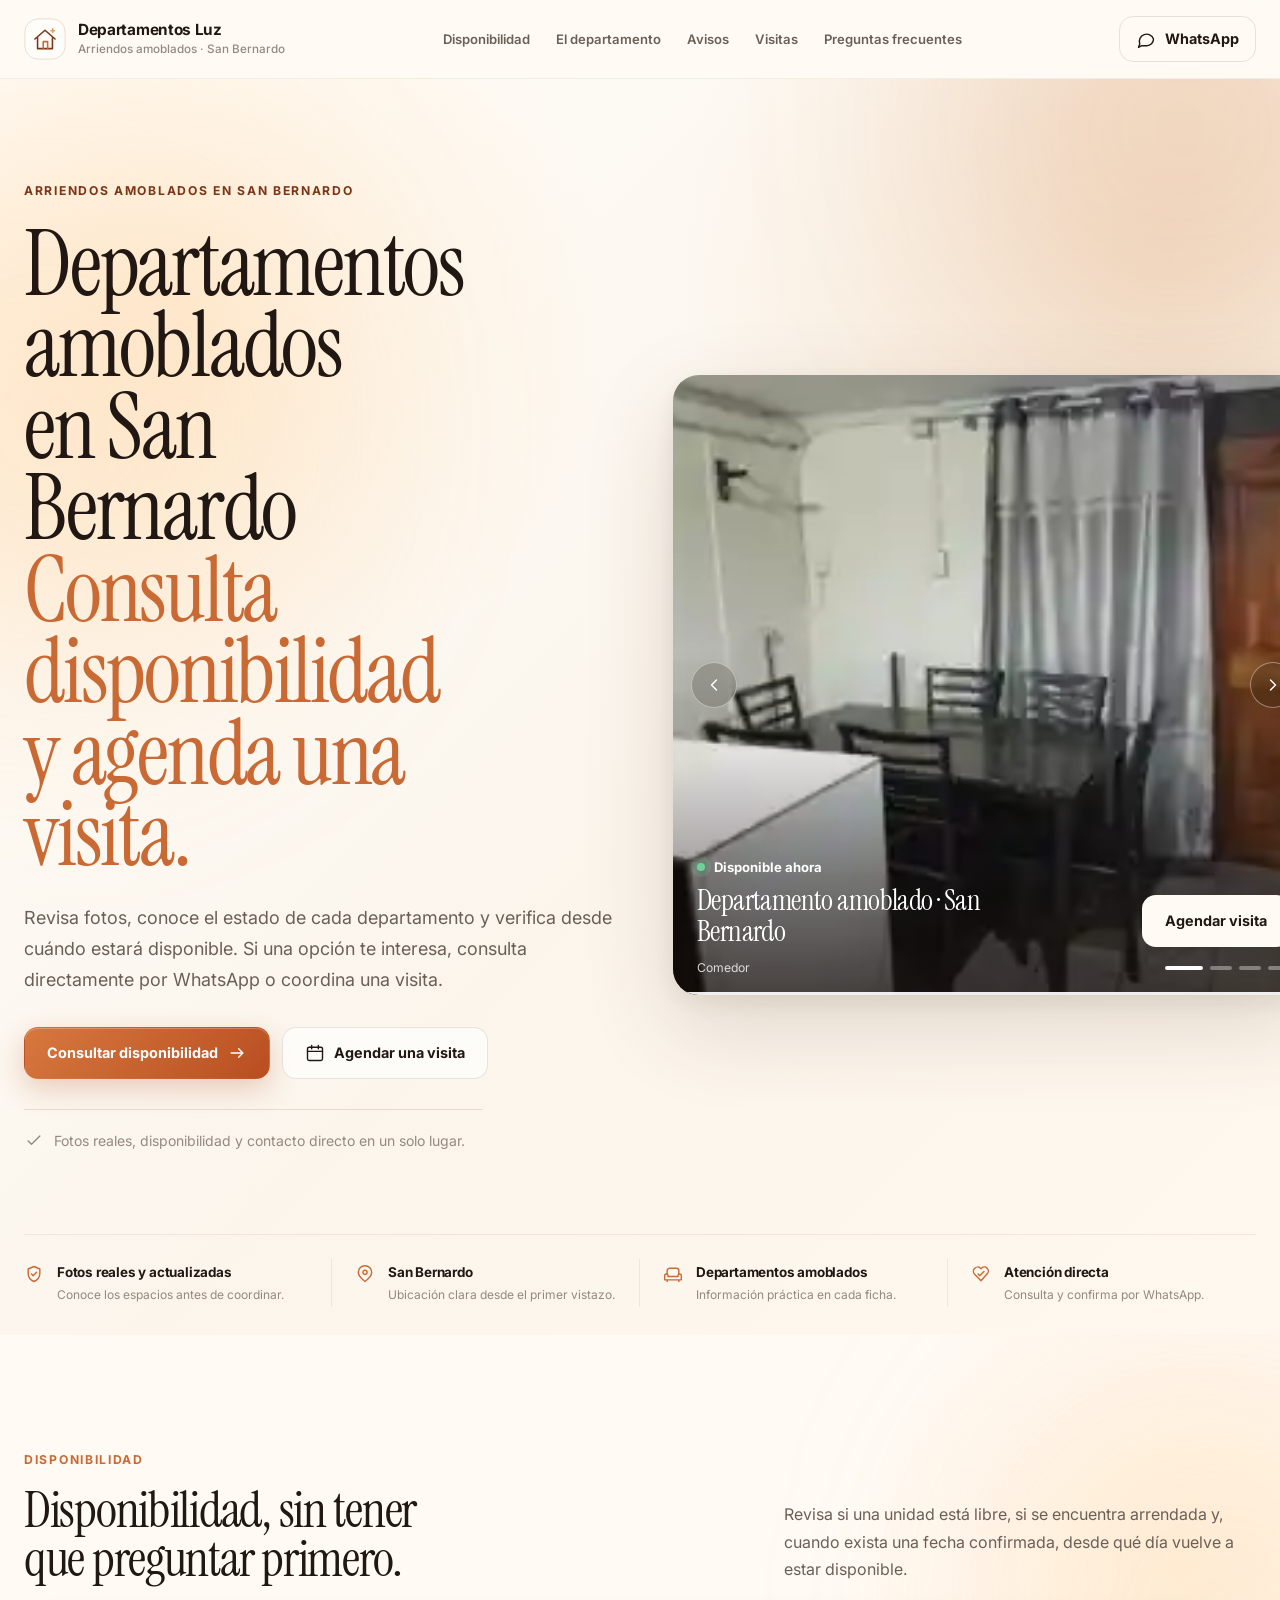
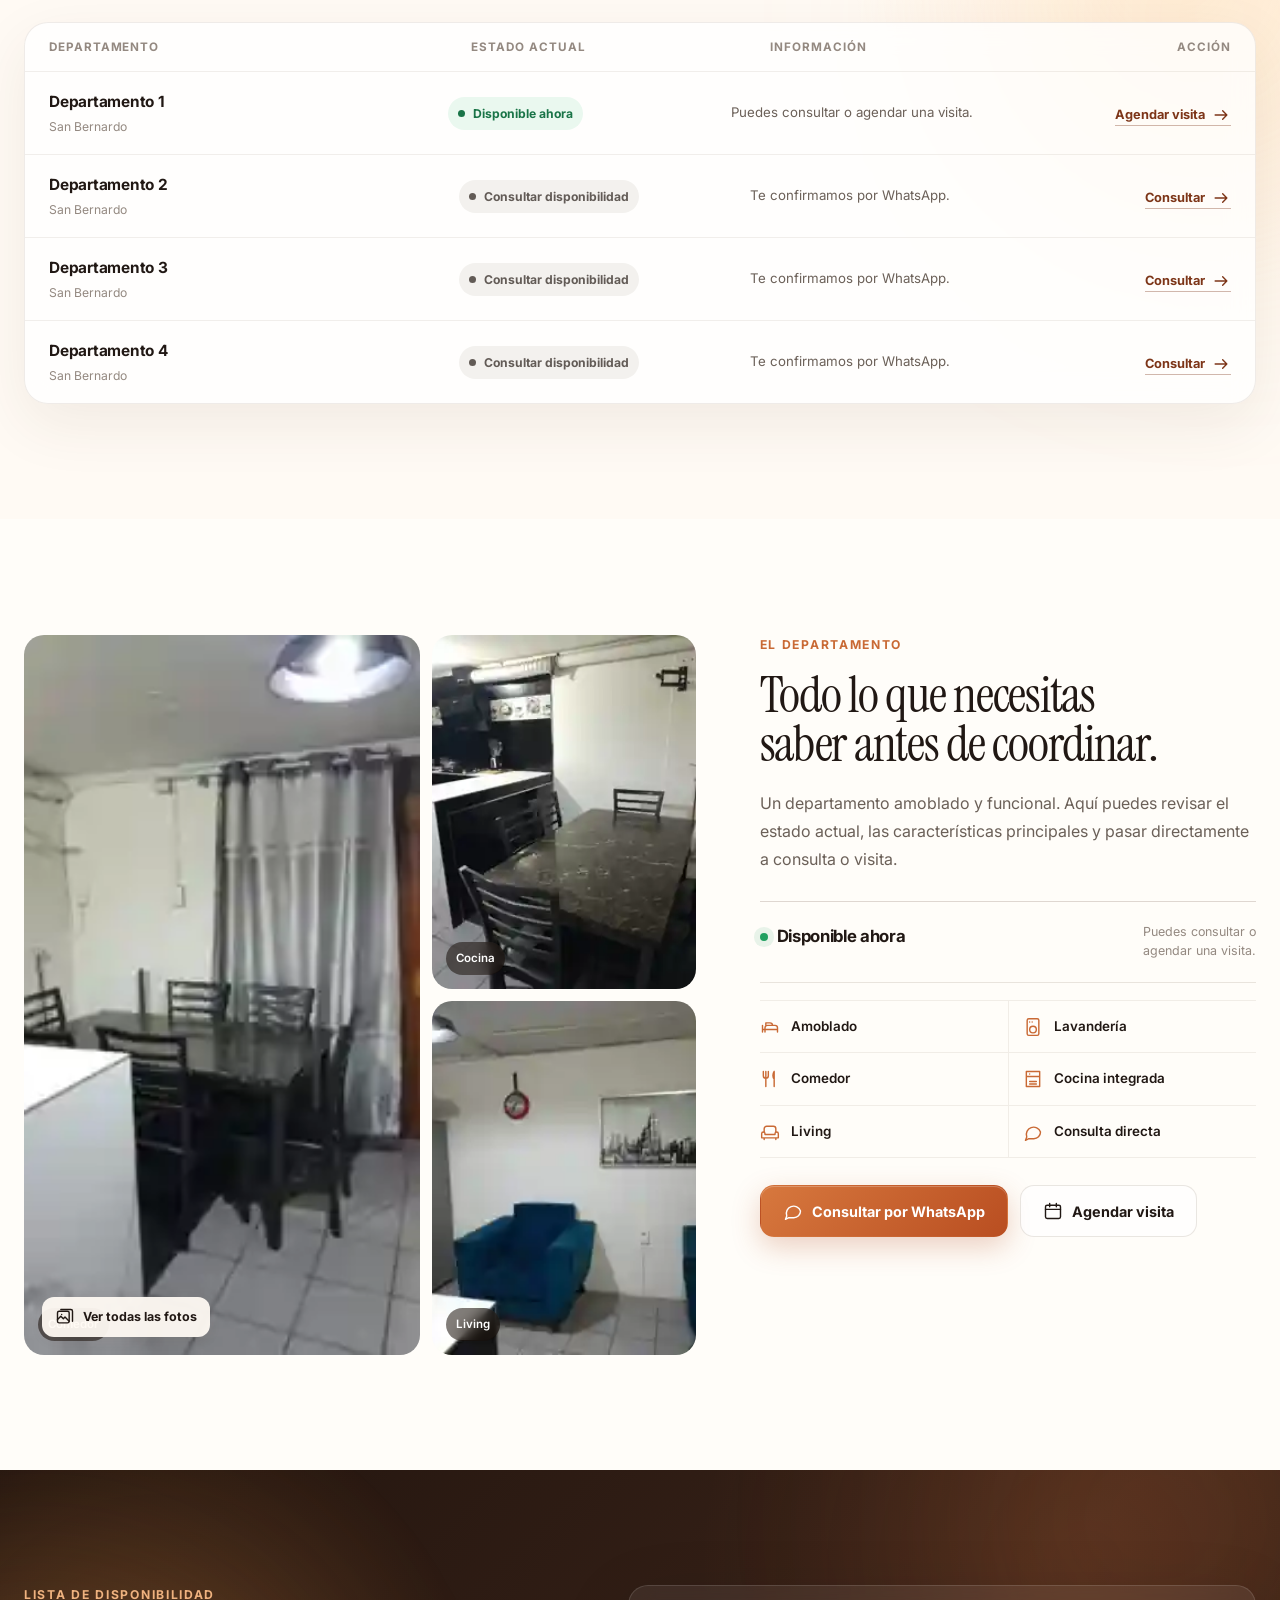
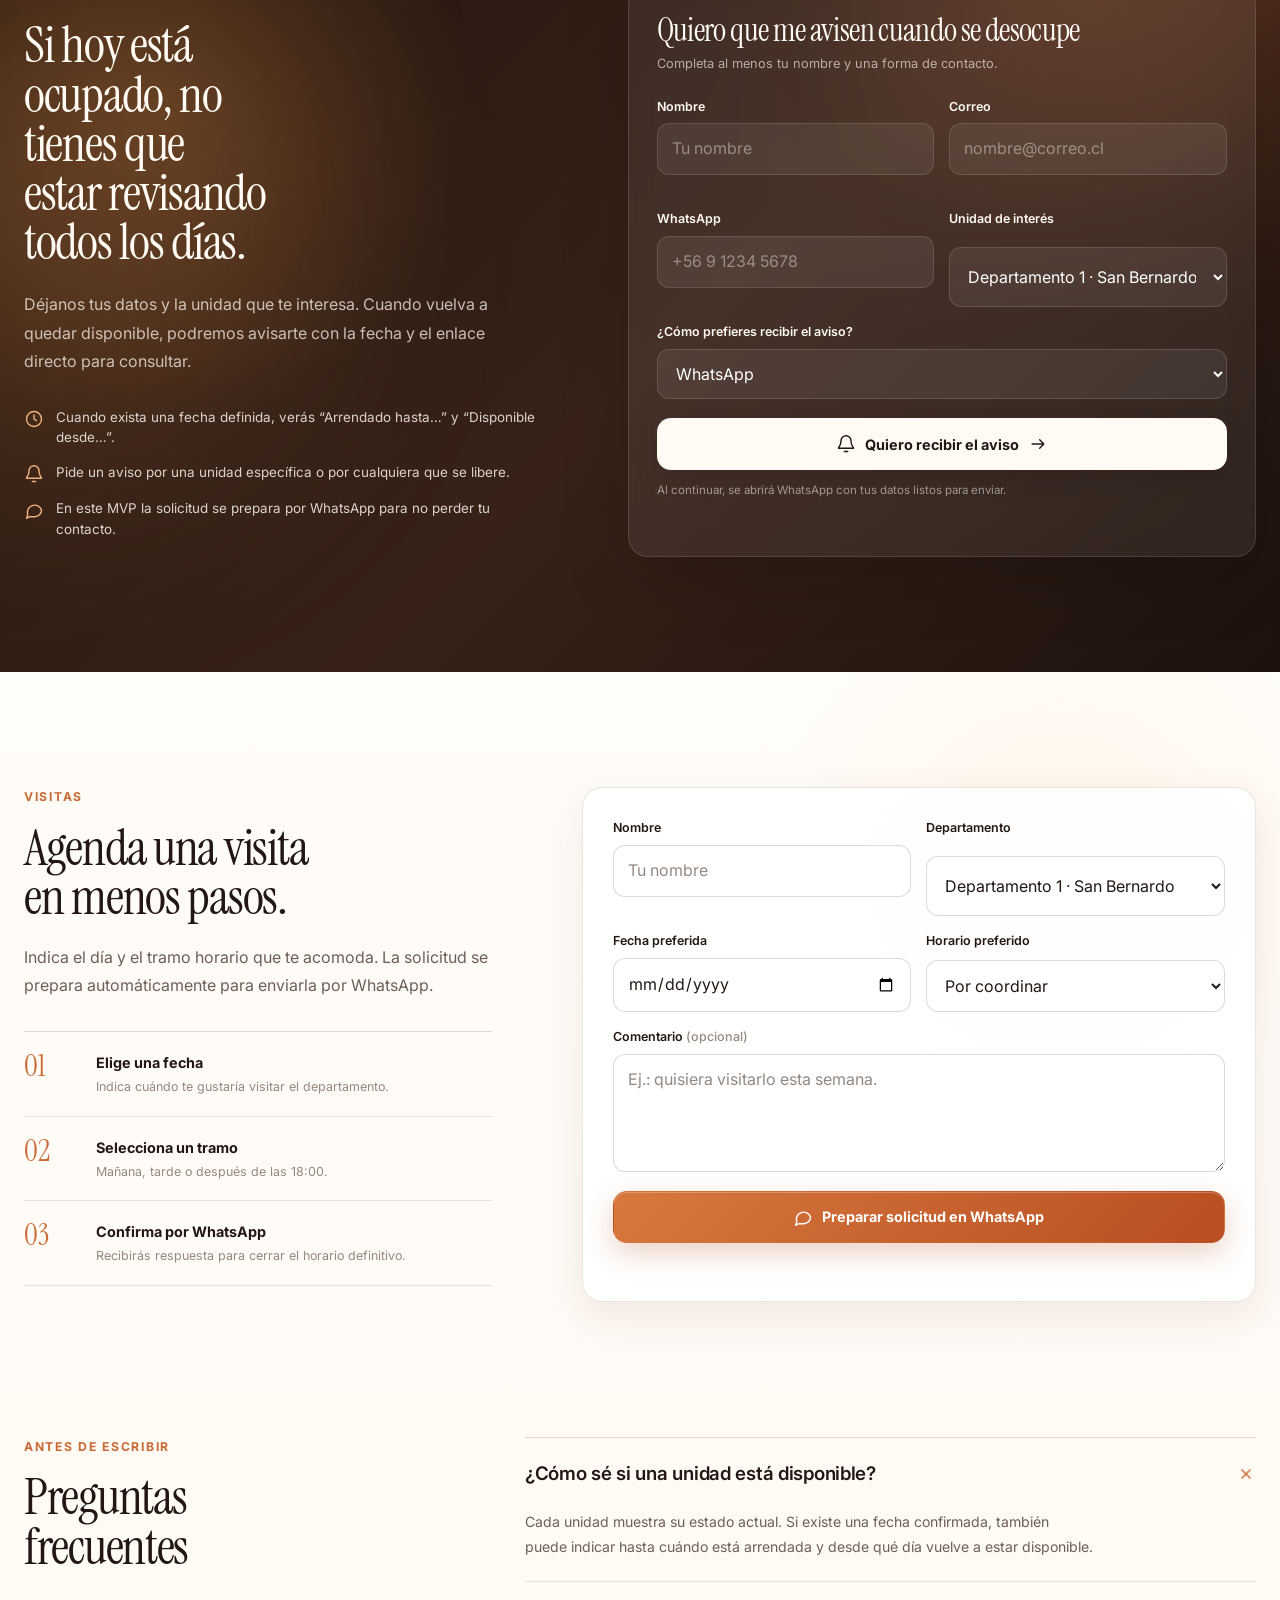
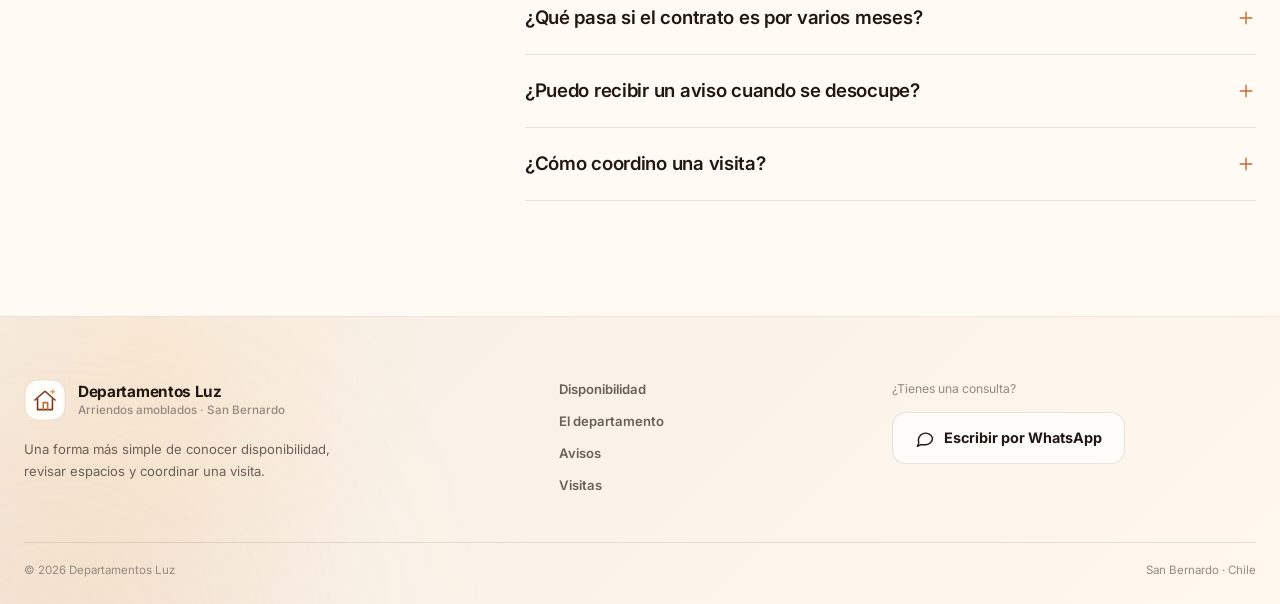
==== commit 027f878e: "feat: clarify hero copy around availability and visits" ====
--- a/index.html
+++ b/index.html
@@ -4,7 +4,7 @@
 <meta charset="utf-8">
 <meta name="viewport" content="width=device-width,initial-scale=1">
 <meta name="theme-color" content="#fffaf4">
-<meta name="description" content="Departamentos amoblados en San Bernardo. Revisa fotos, disponibilidad y próxima fecha libre. Agenda una visita o pide que te avisemos cuando se desocupen.">
+<meta name="description" content="Departamentos amoblados en San Bernardo. Consulta disponibilidad, revisa fotos y agenda una visita directamente por WhatsApp.">
 <title>Departamentos Luz · Arriendos amoblados en San Bernardo</title>
 <link rel="icon" type="image/svg+xml" href="data:image/svg+xml,%3Csvg xmlns='http://www.w3.org/2000/svg' viewBox='0 0 64 64' fill='none'%3E%3Crect width='64' height='64' rx='19' fill='%23FFF8EE'/%3E%3Cpath d='M15 32 32 18l17 14M20 29v18h24V29M29 47V35h7v12' stroke='%237D3518' stroke-width='3.2' stroke-linecap='round' stroke-linejoin='round'/%3E%3Cpath d='M46 13v7M42.5 16.5h7' stroke='%23D7A165' stroke-width='3' stroke-linecap='round'/%3E%3C/svg%3E">
 <link rel="preconnect" href="https://fonts.googleapis.com">
@@ -50,14 +50,14 @@
 <span class="hero-glow hero-glow-b" aria-hidden="true"></span>
 <div class="container hero-grid">
 <div class="hero-copy reveal">
-<p class="eyebrow">TU PRÓXIMO HOGAR TEMPORAL</p>
-<h1>Encuentra tu<br>próximo departamento<br><span>sin dar vueltas.</span></h1>
-<p class="hero-lead">Revisa fotos, disponibilidad y próxima fecha libre antes de escribir. Si una opción te interesa, agenda una visita; si está arrendada, deja tus datos y te avisamos cuando se desocupe.</p>
+<p class="eyebrow">ARRIENDOS AMOBLADOS EN SAN BERNARDO</p>
+<h1>Departamentos amoblados<br>en San Bernardo<br><span>Consulta disponibilidad y agenda una visita.</span></h1>
+<p class="hero-lead">Revisa fotos, conoce el estado de cada departamento y verifica desde cuándo estará disponible. Si una opción te interesa, consulta directamente por WhatsApp o coordina una visita.</p>
 <div class="hero-actions">
-<a class="button button-primary" href="#disponibilidad">Ver disponibilidad<svg class="icon arrow-icon" aria-hidden="true"><use href="#i-arrow"></use></svg></a>
-<a class="button button-secondary" href="#avisos"><svg class="icon" aria-hidden="true"><use href="#i-bell"></use></svg>Quiero que me avisen</a>
-</div>
-<p class="hero-footnote"><svg class="icon" aria-hidden="true"><use href="#i-check"></use></svg>Fotos, estado del arriendo y coordinación en un solo lugar.</p>
+<a class="button button-primary" href="#disponibilidad">Consultar disponibilidad<svg class="icon arrow-icon" aria-hidden="true"><use href="#i-arrow"></use></svg></a>
+<a class="button button-secondary" href="#visita"><svg class="icon" aria-hidden="true"><use href="#i-calendar"></use></svg>Agendar una visita</a>
+</div>
+<p class="hero-footnote"><svg class="icon" aria-hidden="true"><use href="#i-check"></use></svg>Fotos reales, disponibilidad y contacto directo en un solo lugar.</p>
 </div>
 
 <div class="hero-carousel-wrap reveal">
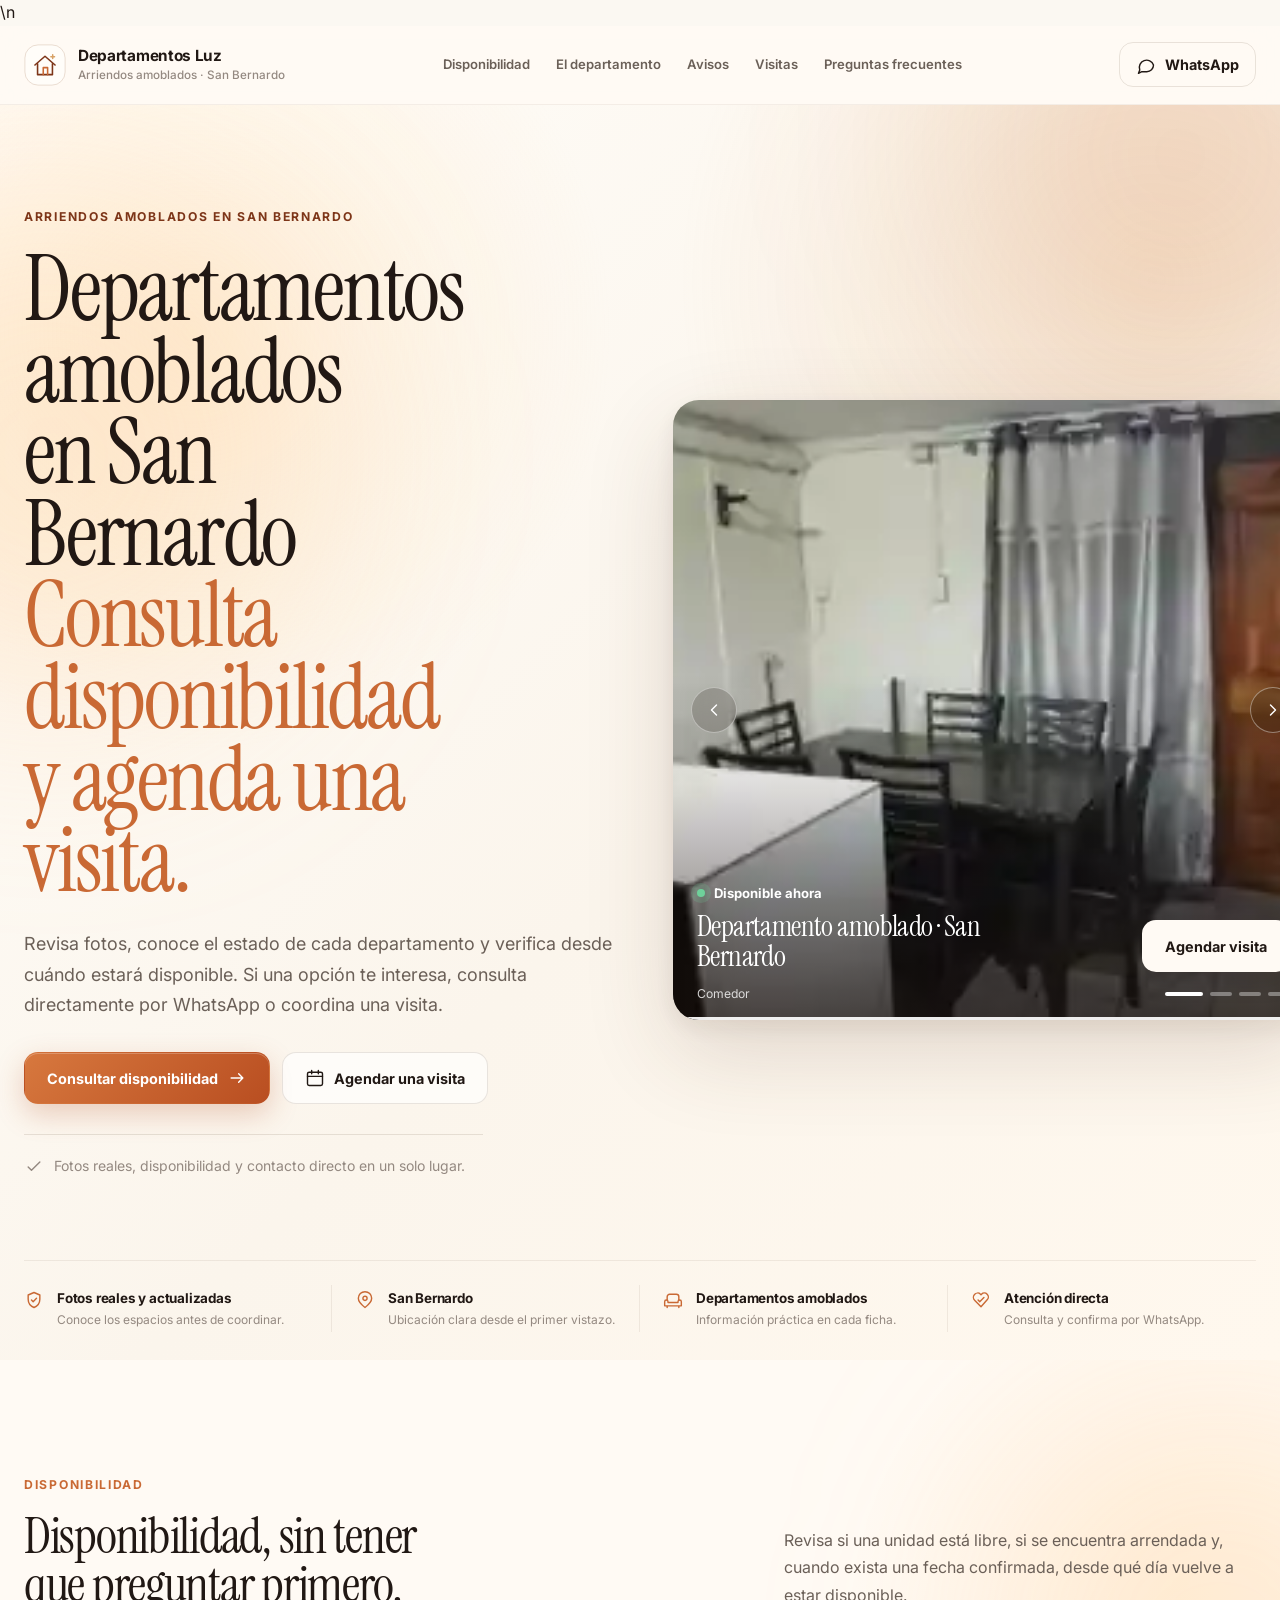
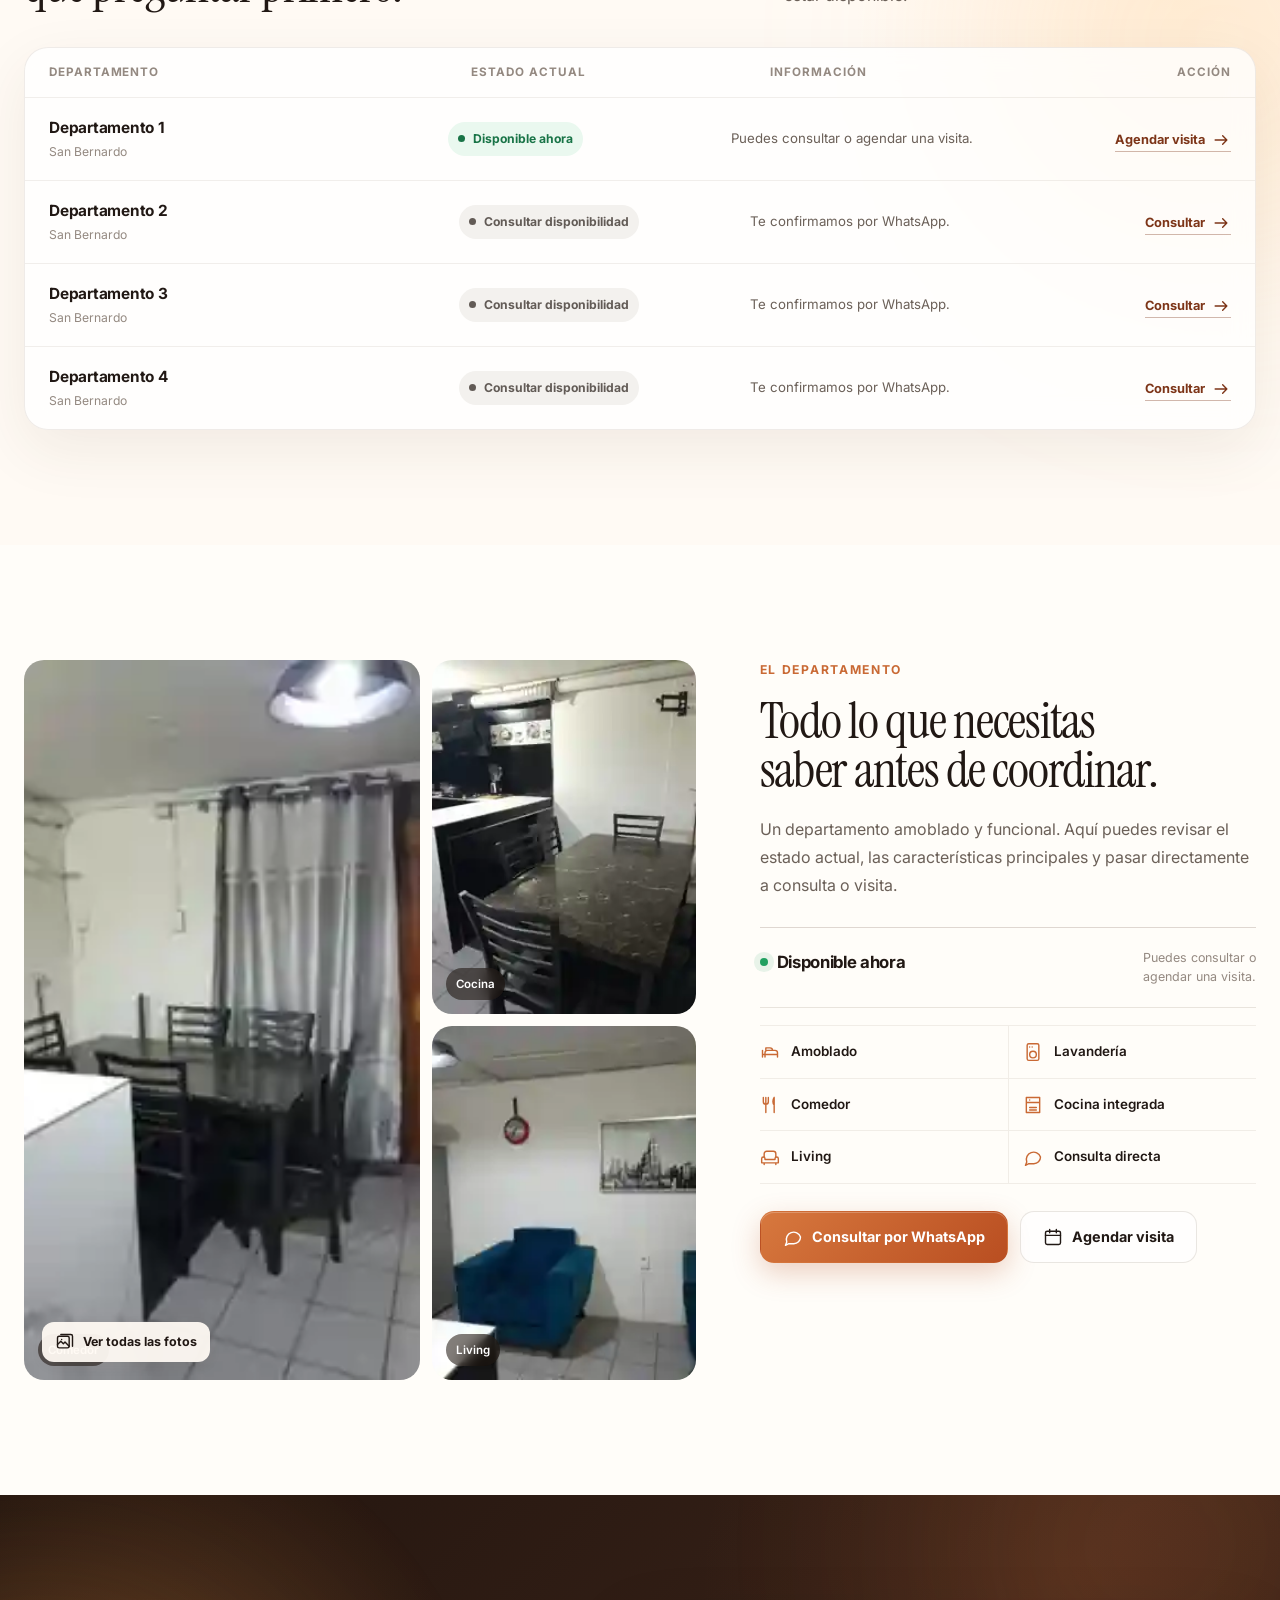
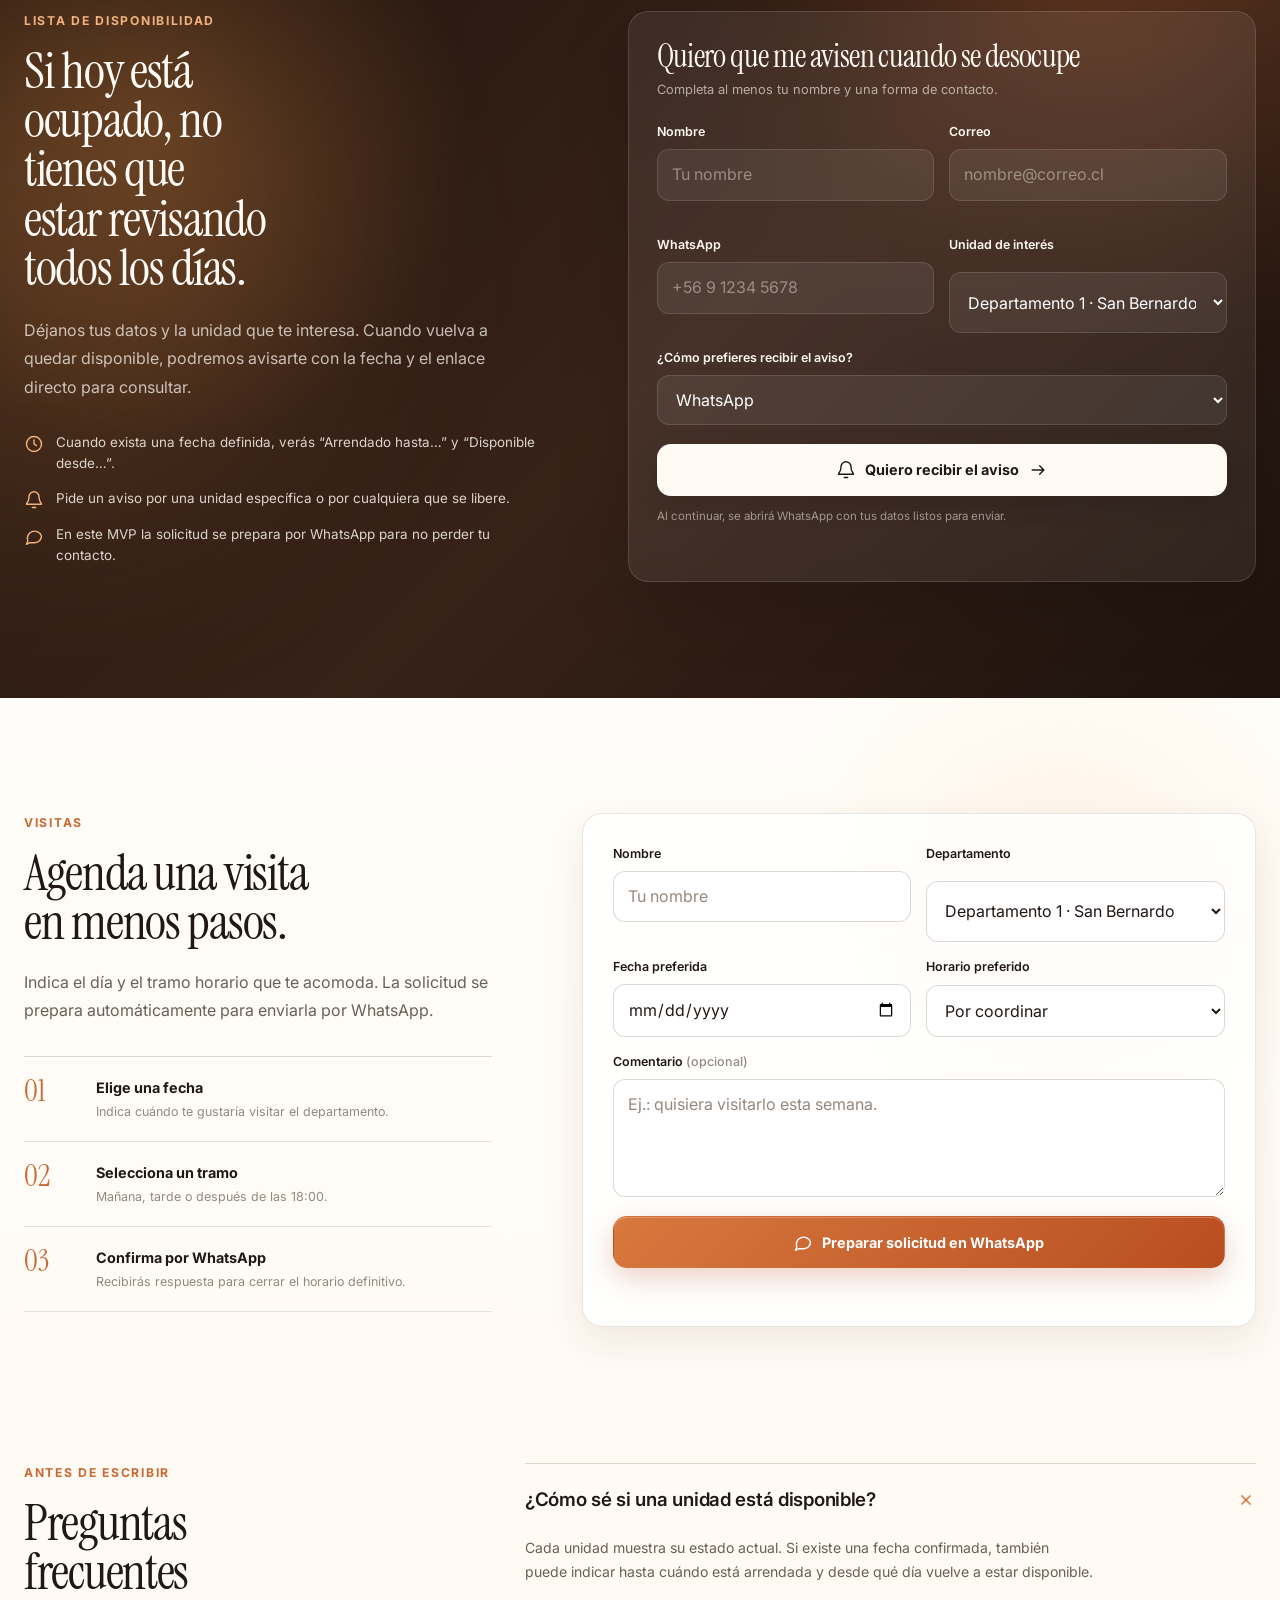
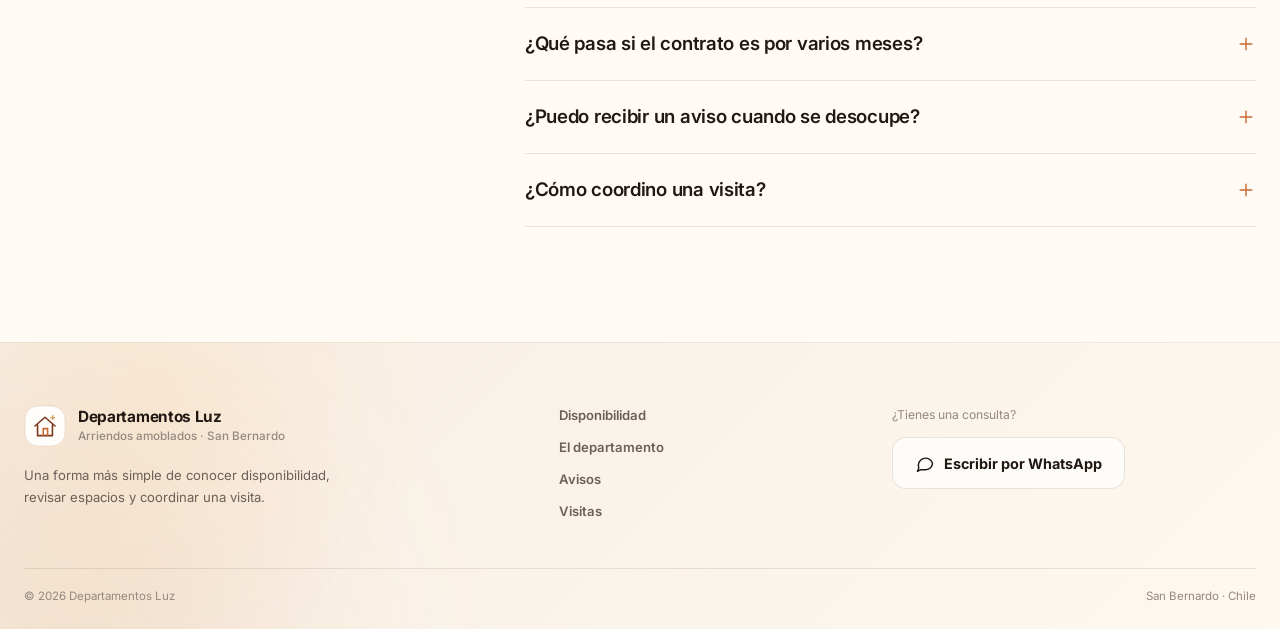
==== commit 760a5c2c: "chore: add production SEO and social metadata" ====
--- a/index.html
+++ b/index.html
@@ -5,7 +5,17 @@
 <meta name="viewport" content="width=device-width,initial-scale=1">
 <meta name="theme-color" content="#fffaf4">
 <meta name="description" content="Departamentos amoblados en San Bernardo. Consulta disponibilidad, revisa fotos y agenda una visita directamente por WhatsApp.">
-<title>Departamentos Luz · Arriendos amoblados en San Bernardo</title>
+<title>Departamentos Luz · Arriendos amoblados en San Bernardo</title>\n<link rel="canonical" href="https://deepanalytica.github.io/web2/">
+<meta property="og:type" content="website">
+<meta property="og:locale" content="es_CL">
+<meta property="og:title" content="Departamentos amoblados en San Bernardo">
+<meta property="og:description" content="Consulta disponibilidad, revisa fotos y agenda una visita directamente por WhatsApp.">
+<meta property="og:url" content="https://deepanalytica.github.io/web2/">
+<meta property="og:image" content="https://deepanalytica.github.io/web2/assets/comedor.webp">
+<meta name="twitter:card" content="summary_large_image">
+<meta name="twitter:title" content="Departamentos amoblados en San Bernardo">
+<meta name="twitter:description" content="Consulta disponibilidad, revisa fotos y agenda una visita directamente por WhatsApp.">
+<meta name="twitter:image" content="https://deepanalytica.github.io/web2/assets/comedor.webp">
 <link rel="icon" type="image/svg+xml" href="data:image/svg+xml,%3Csvg xmlns='http://www.w3.org/2000/svg' viewBox='0 0 64 64' fill='none'%3E%3Crect width='64' height='64' rx='19' fill='%23FFF8EE'/%3E%3Cpath d='M15 32 32 18l17 14M20 29v18h24V29M29 47V35h7v12' stroke='%237D3518' stroke-width='3.2' stroke-linecap='round' stroke-linejoin='round'/%3E%3Cpath d='M46 13v7M42.5 16.5h7' stroke='%23D7A165' stroke-width='3' stroke-linecap='round'/%3E%3C/svg%3E">
 <link rel="preconnect" href="https://fonts.googleapis.com">
 <link rel="preconnect" href="https://fonts.gstatic.com" crossorigin>
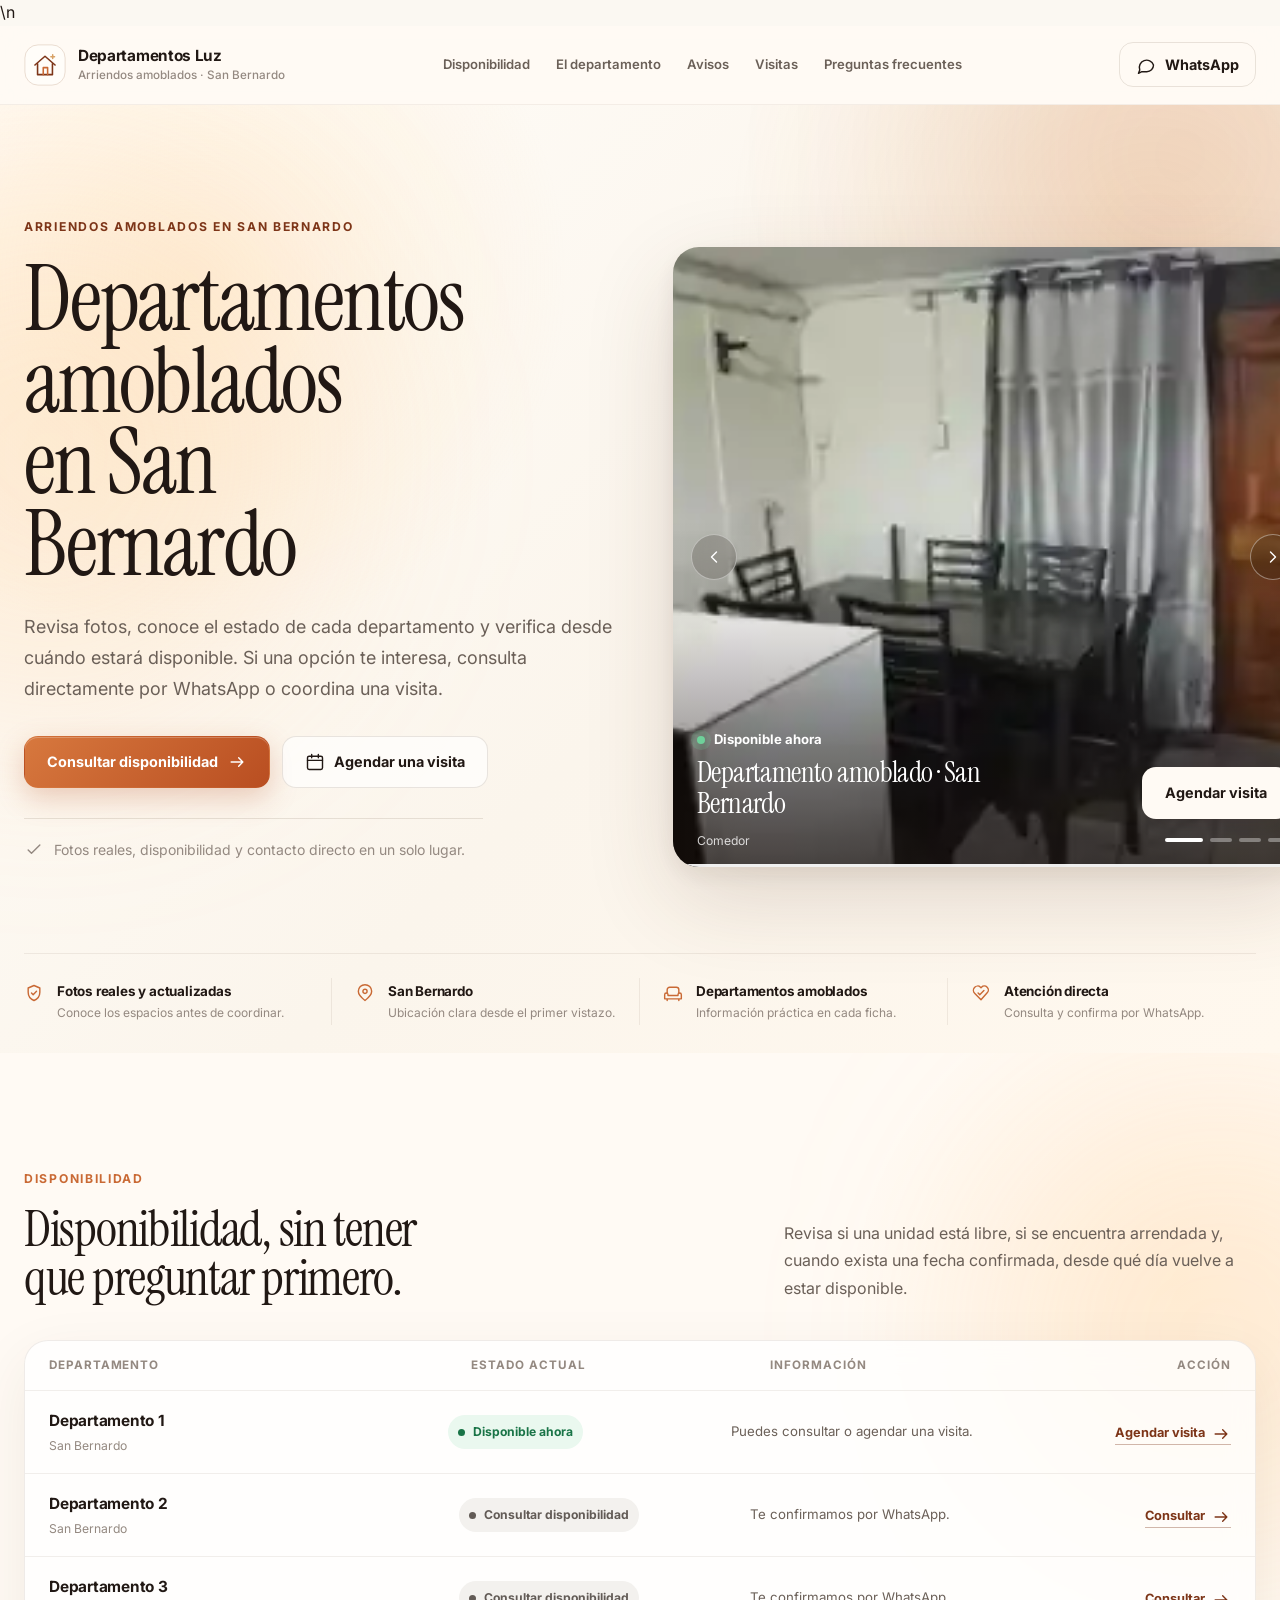
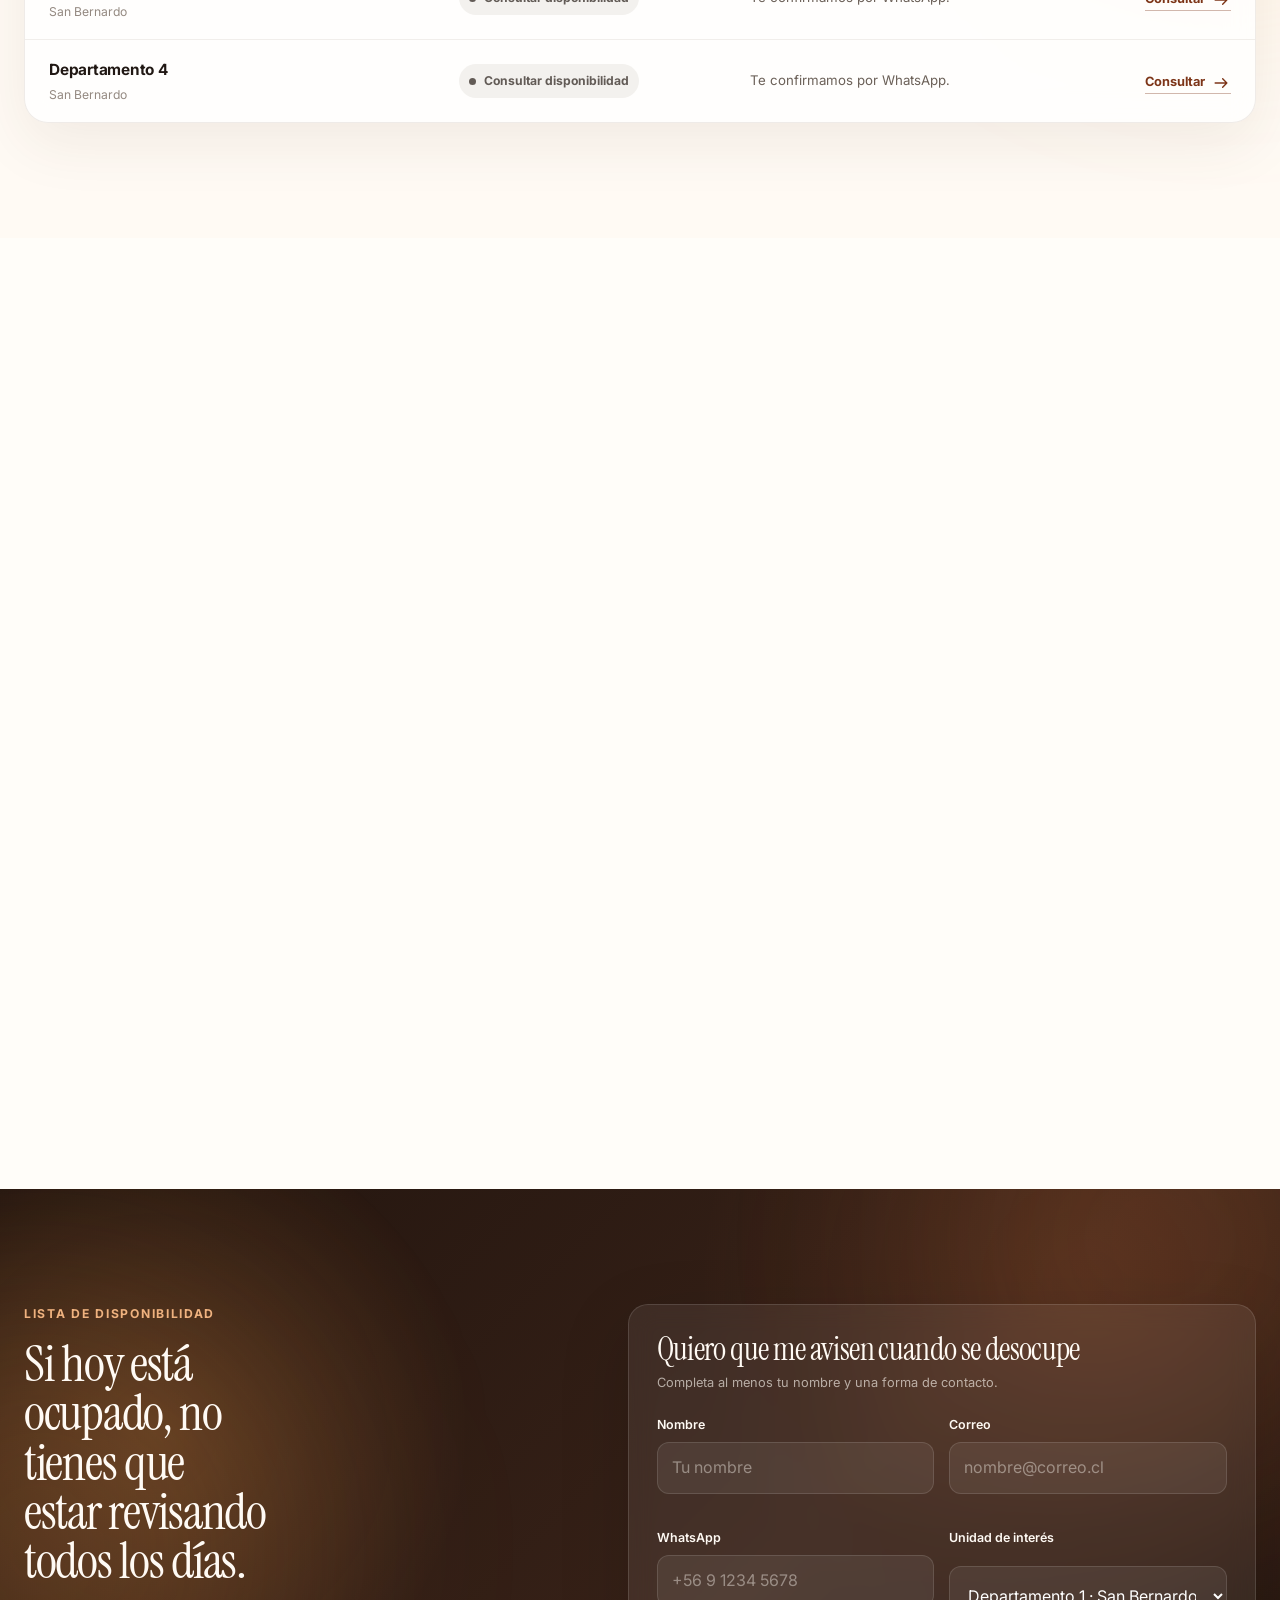
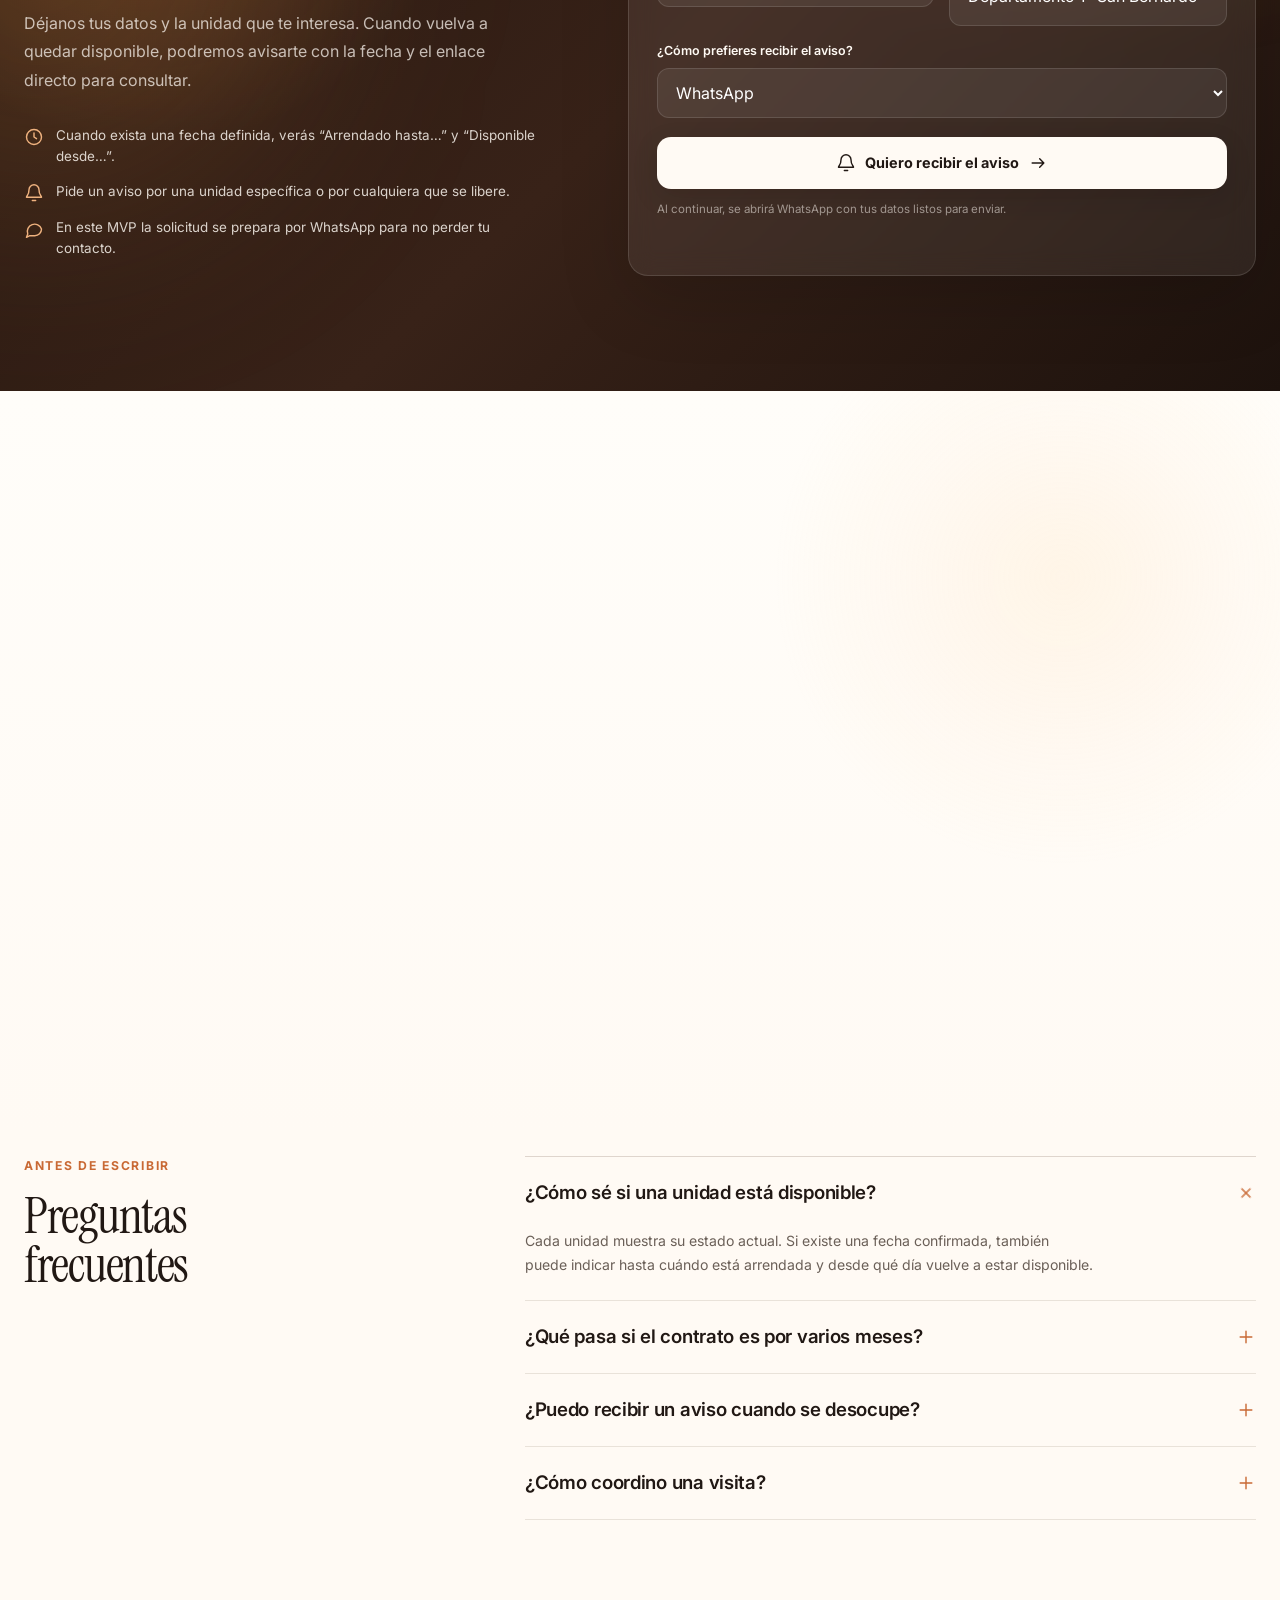
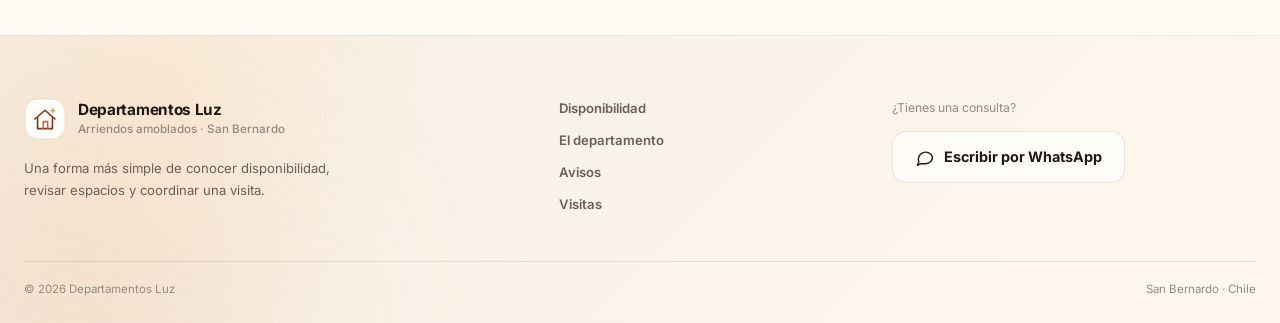
==== commit 4551112c: "fix: simplify hero headline and avoid CTA repetition" ====
--- a/index.html
+++ b/index.html
@@ -61,7 +61,7 @@
 <div class="container hero-grid">
 <div class="hero-copy reveal">
 <p class="eyebrow">ARRIENDOS AMOBLADOS EN SAN BERNARDO</p>
-<h1>Departamentos amoblados<br>en San Bernardo<br><span>Consulta disponibilidad y agenda una visita.</span></h1>
+<h1>Departamentos amoblados<br>en San Bernardo</h1>
 <p class="hero-lead">Revisa fotos, conoce el estado de cada departamento y verifica desde cuándo estará disponible. Si una opción te interesa, consulta directamente por WhatsApp o coordina una visita.</p>
 <div class="hero-actions">
 <a class="button button-primary" href="#disponibilidad">Consultar disponibilidad<svg class="icon arrow-icon" aria-hidden="true"><use href="#i-arrow"></use></svg></a>
